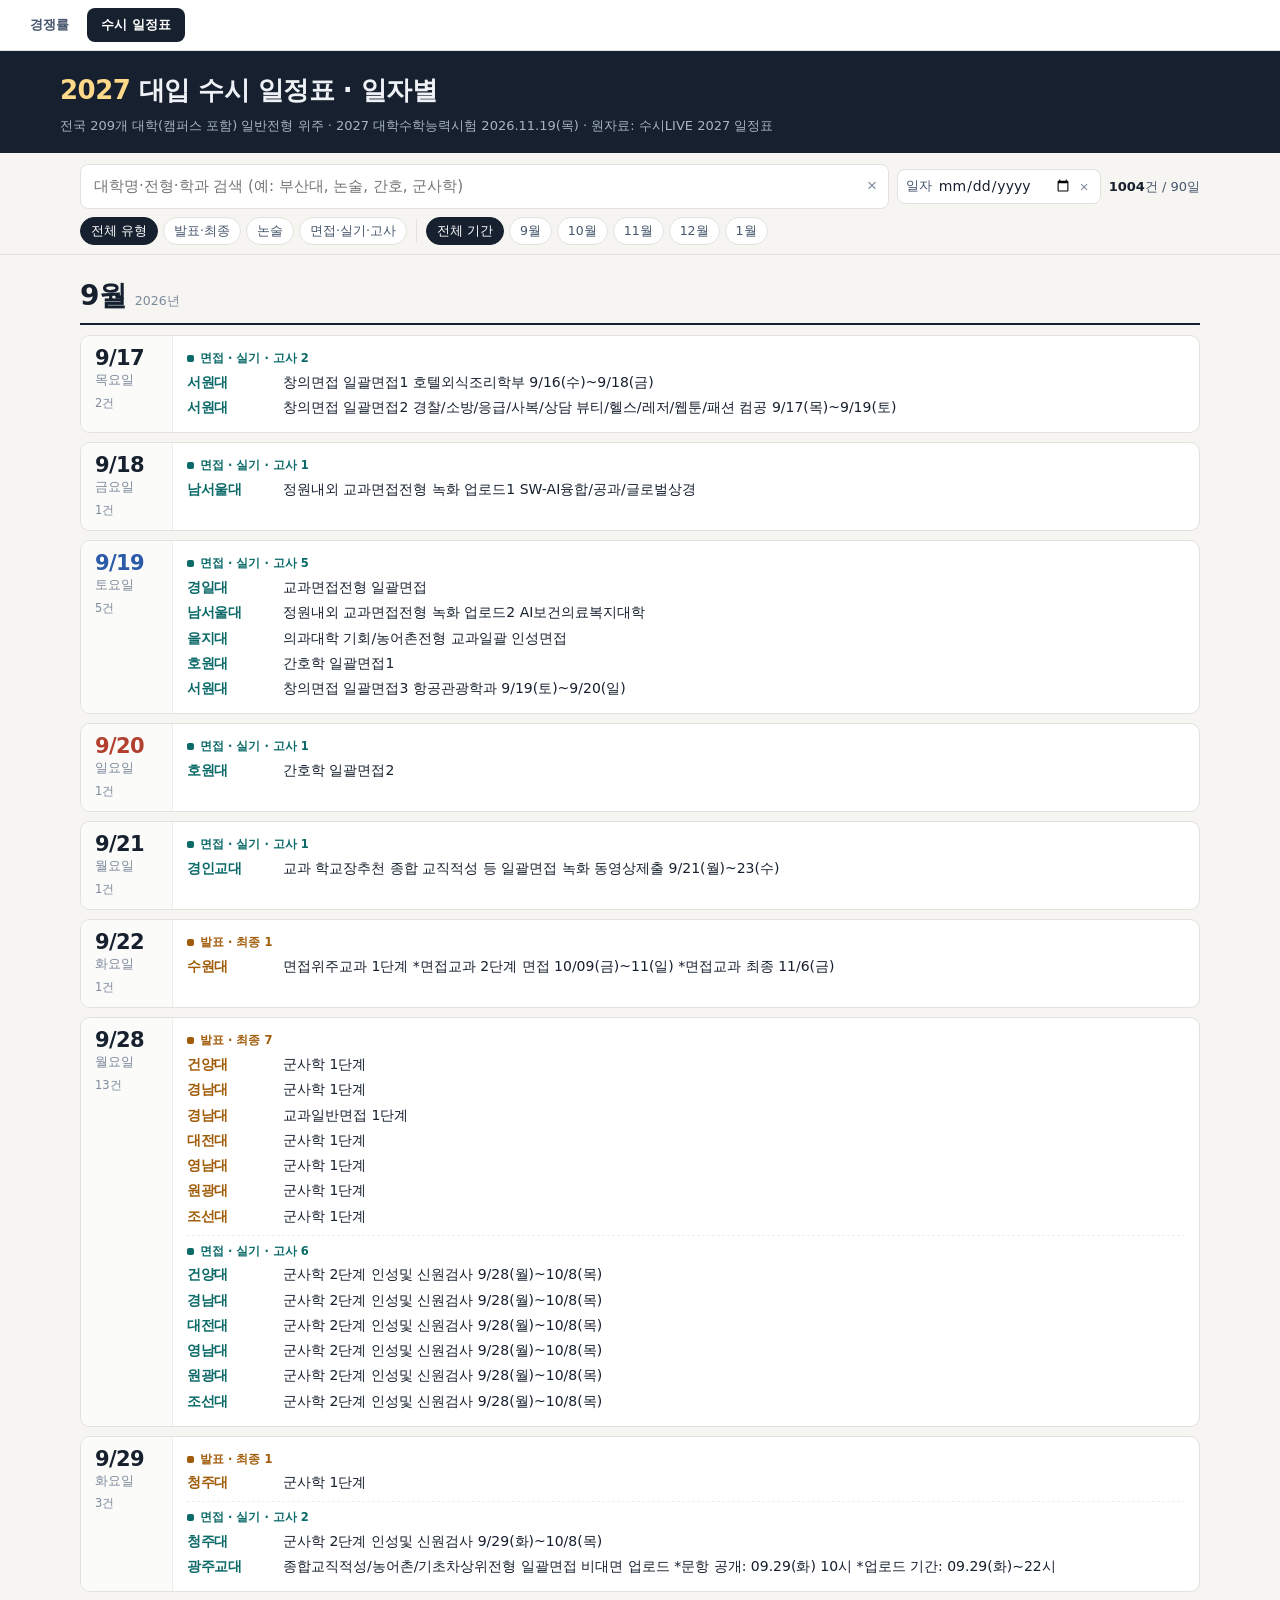
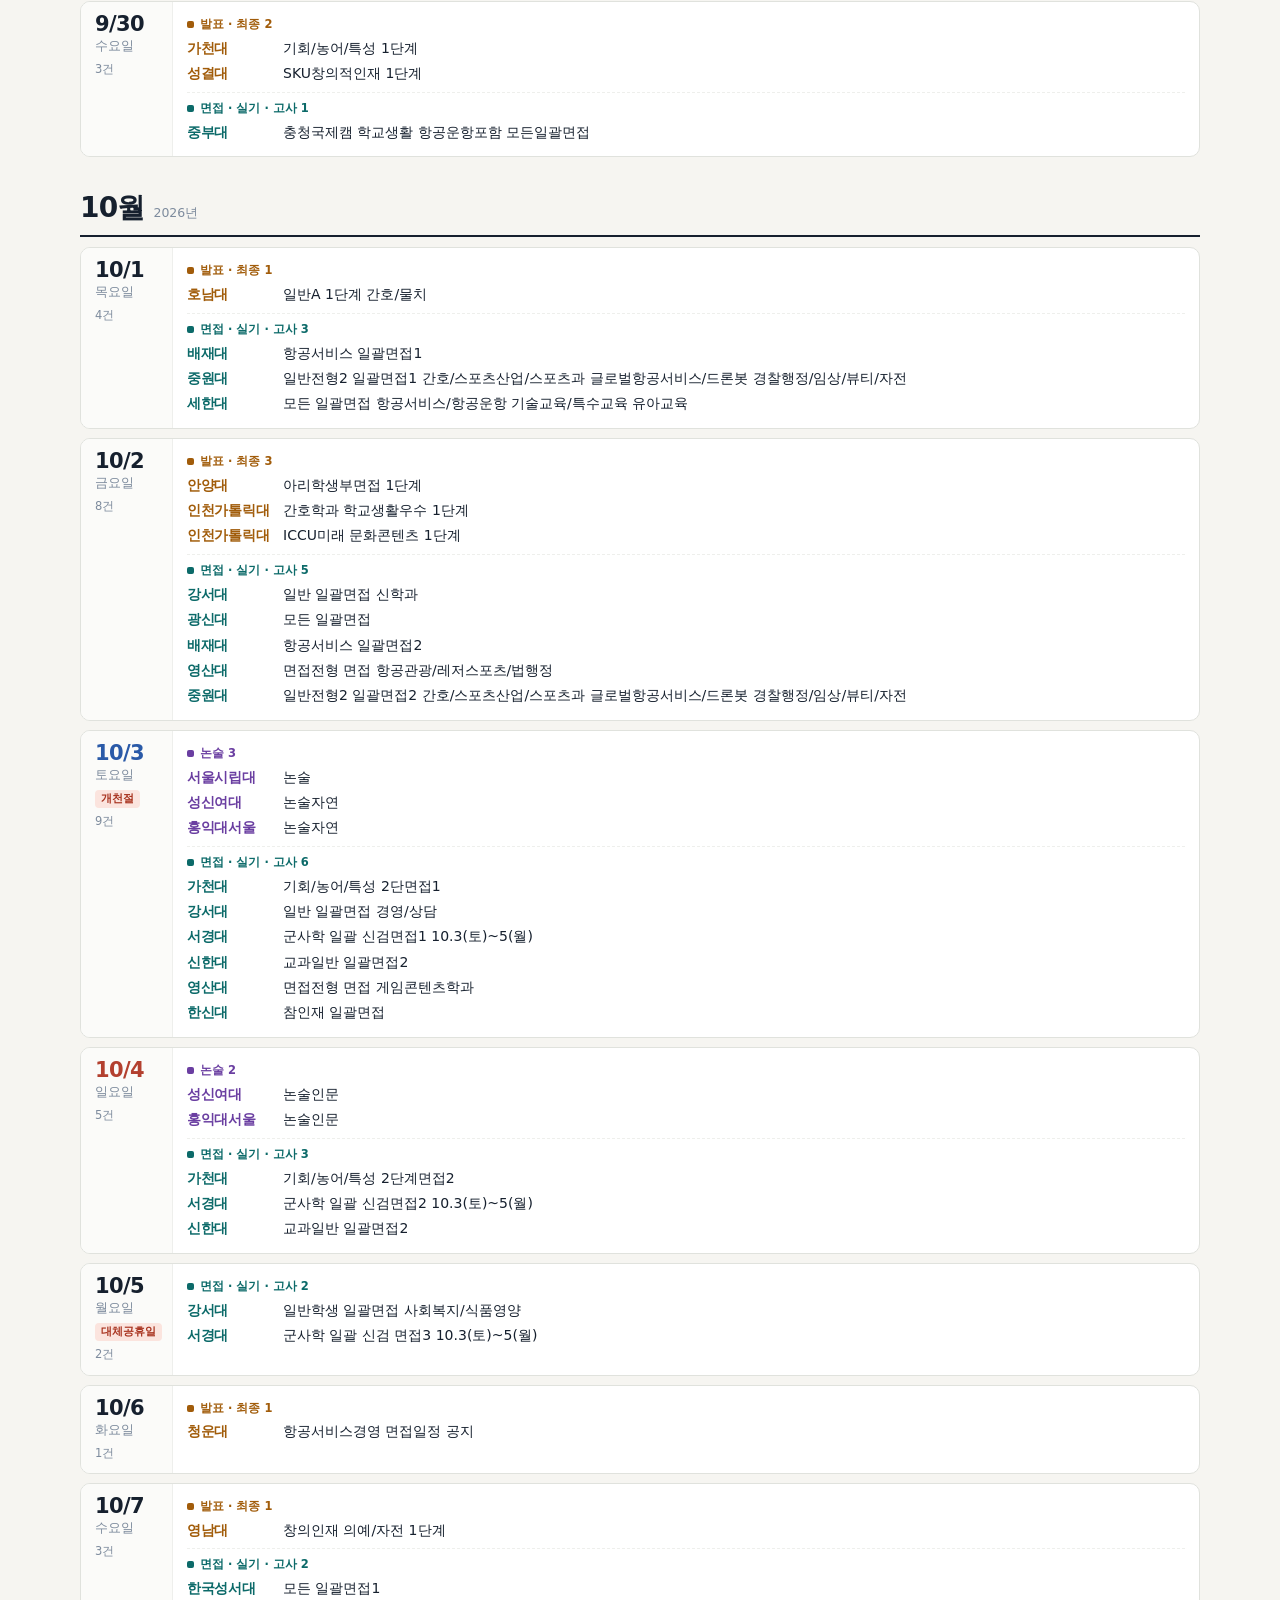
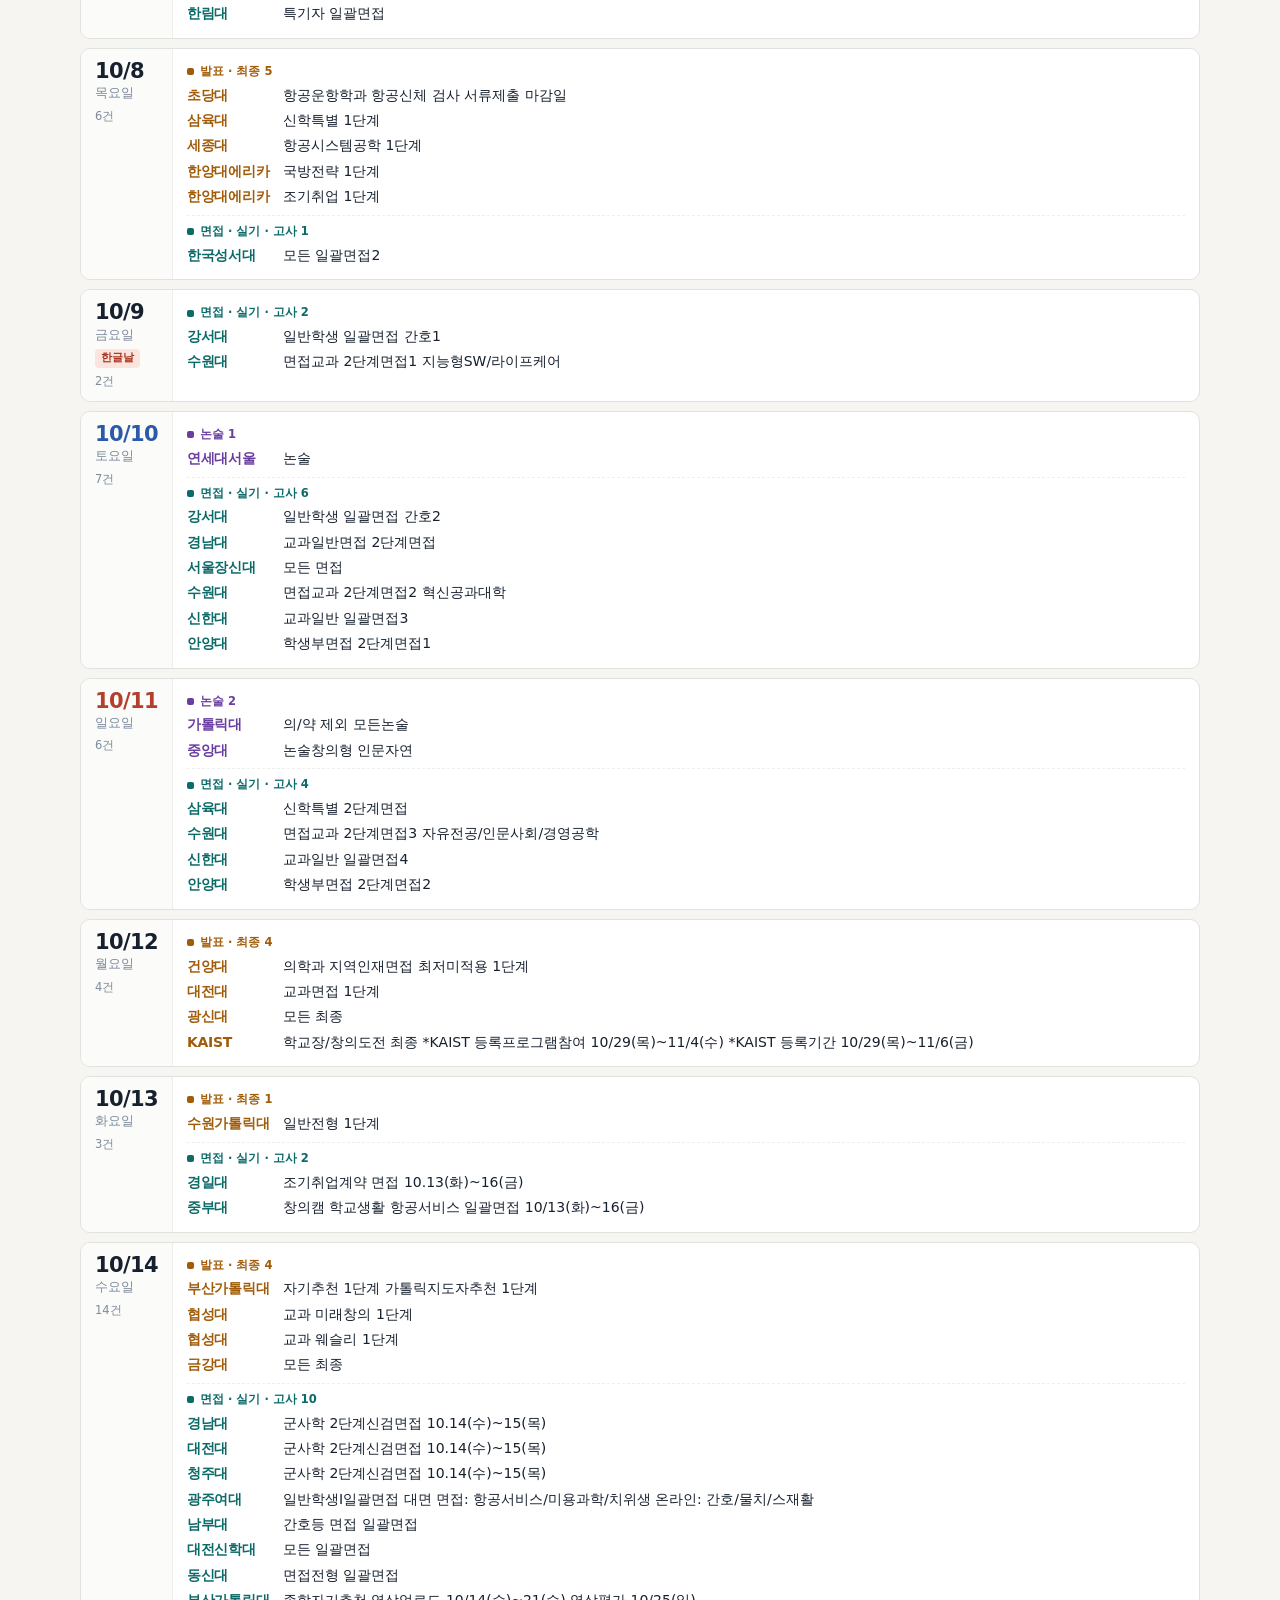
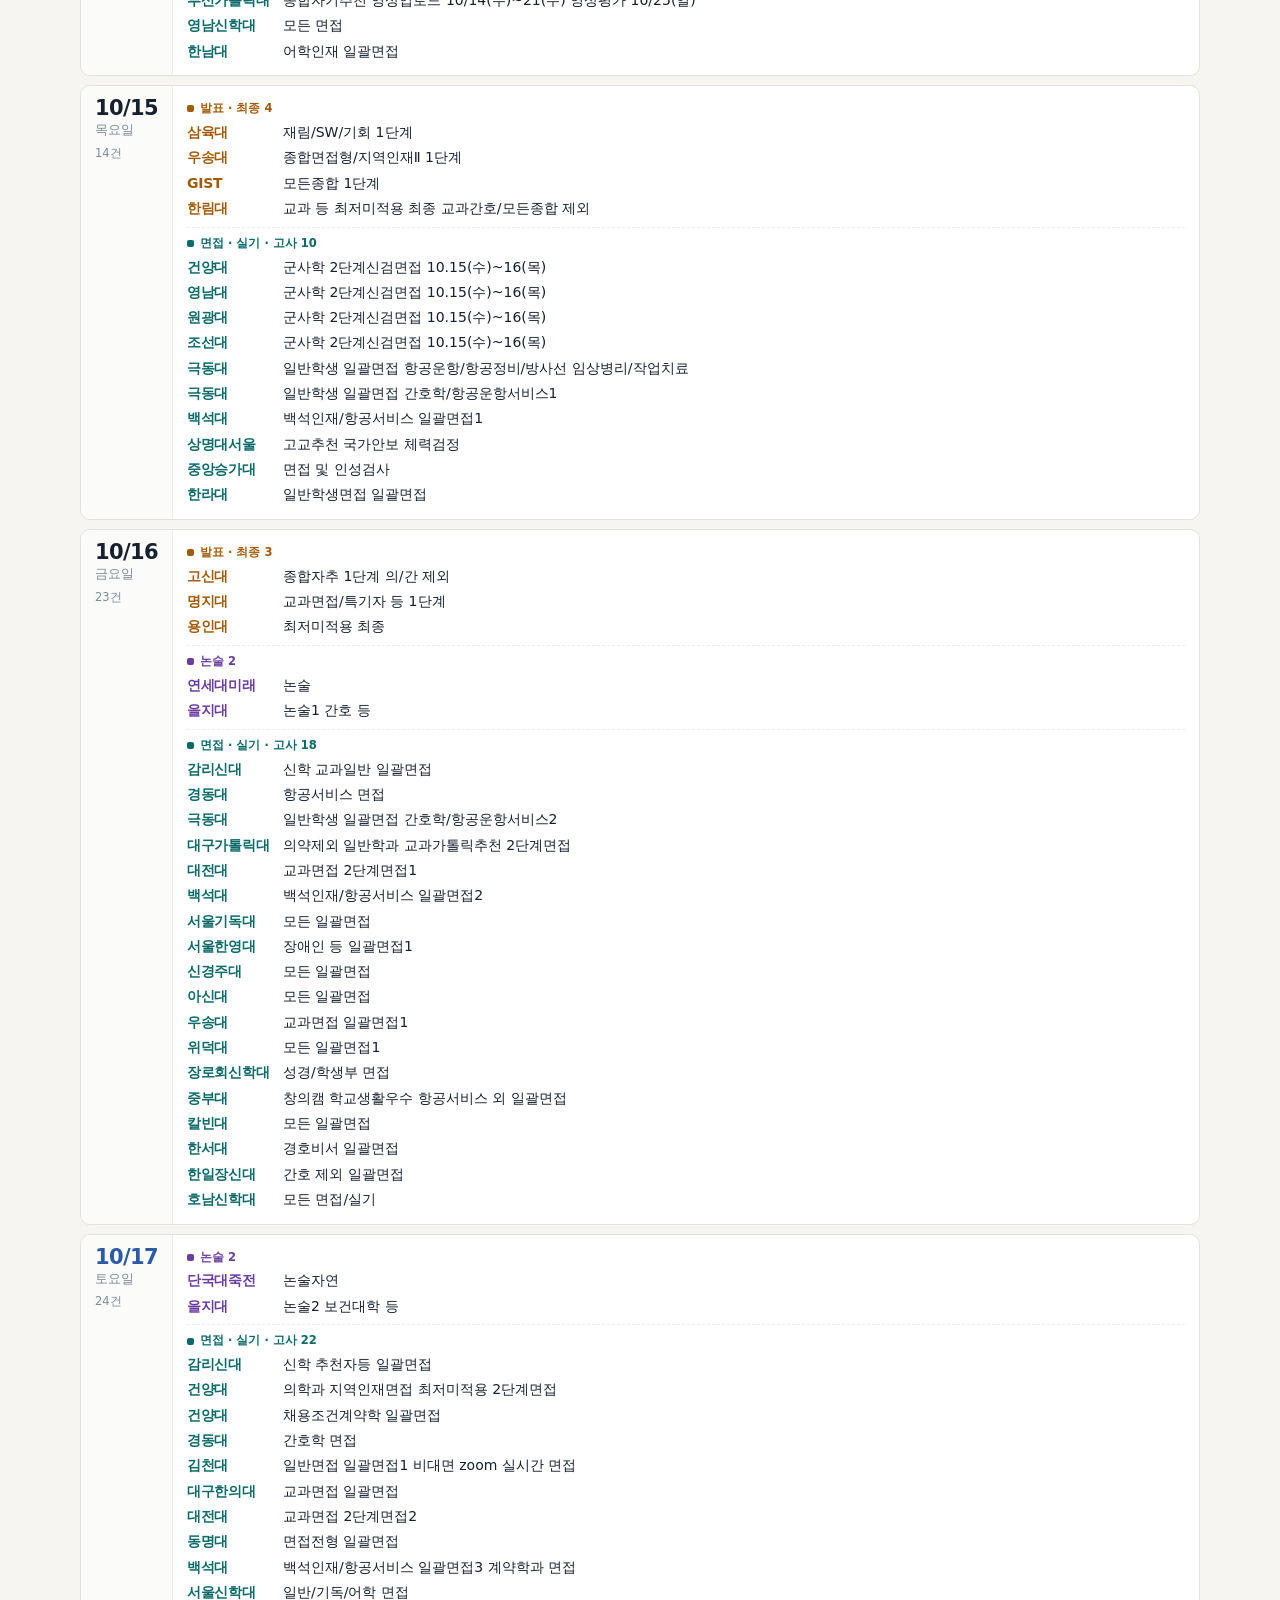
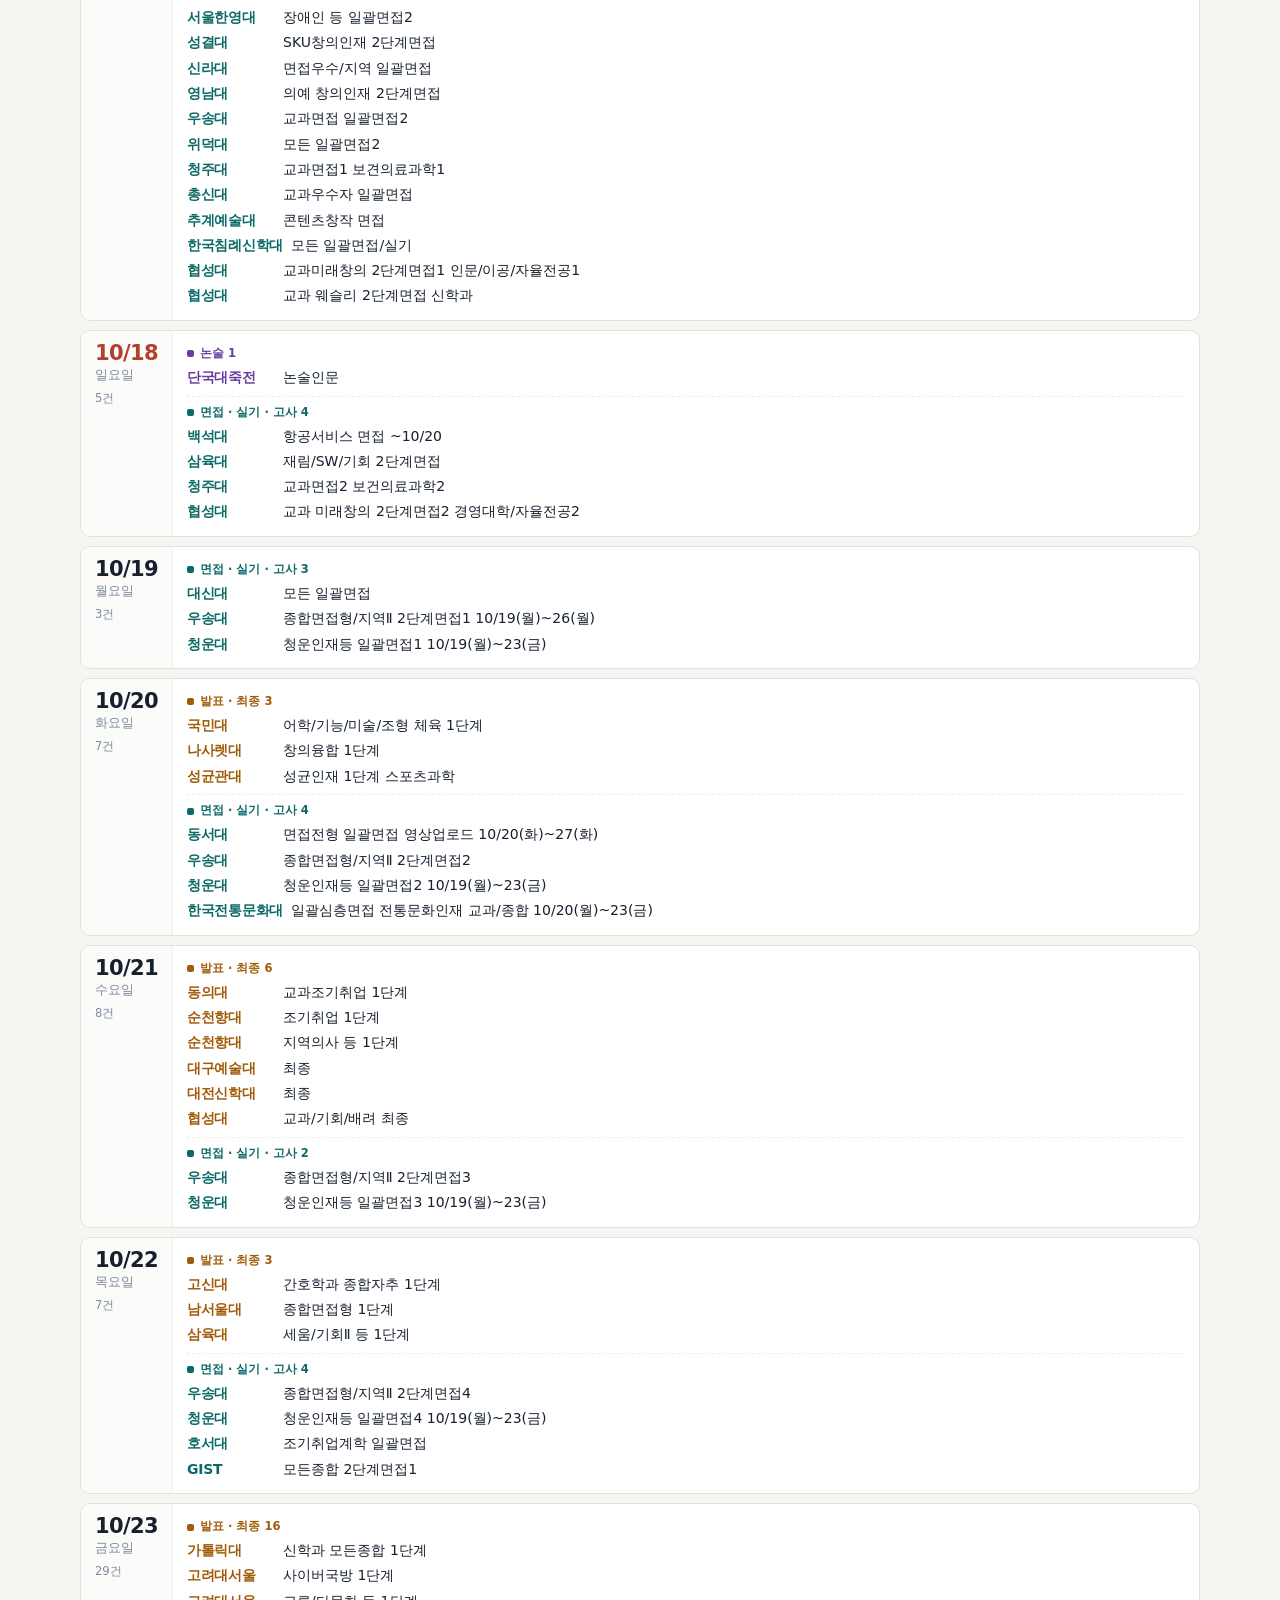
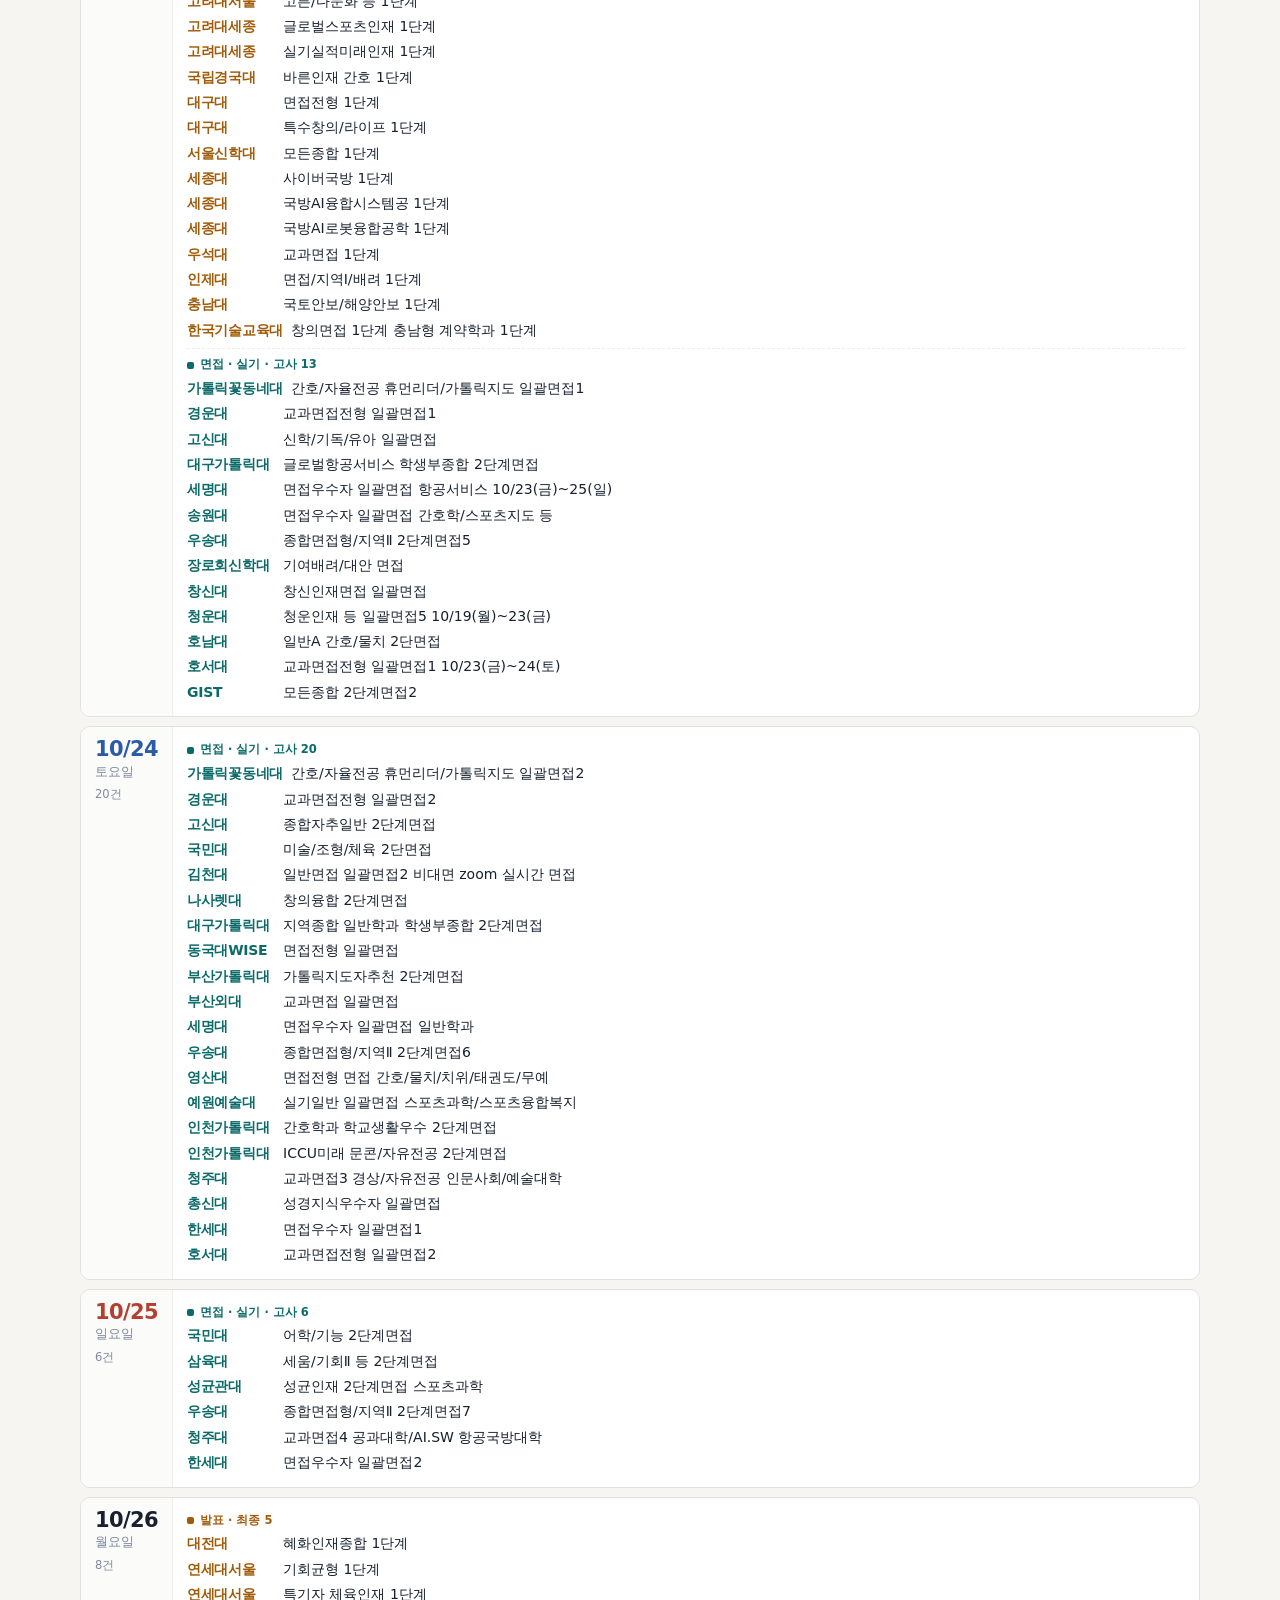
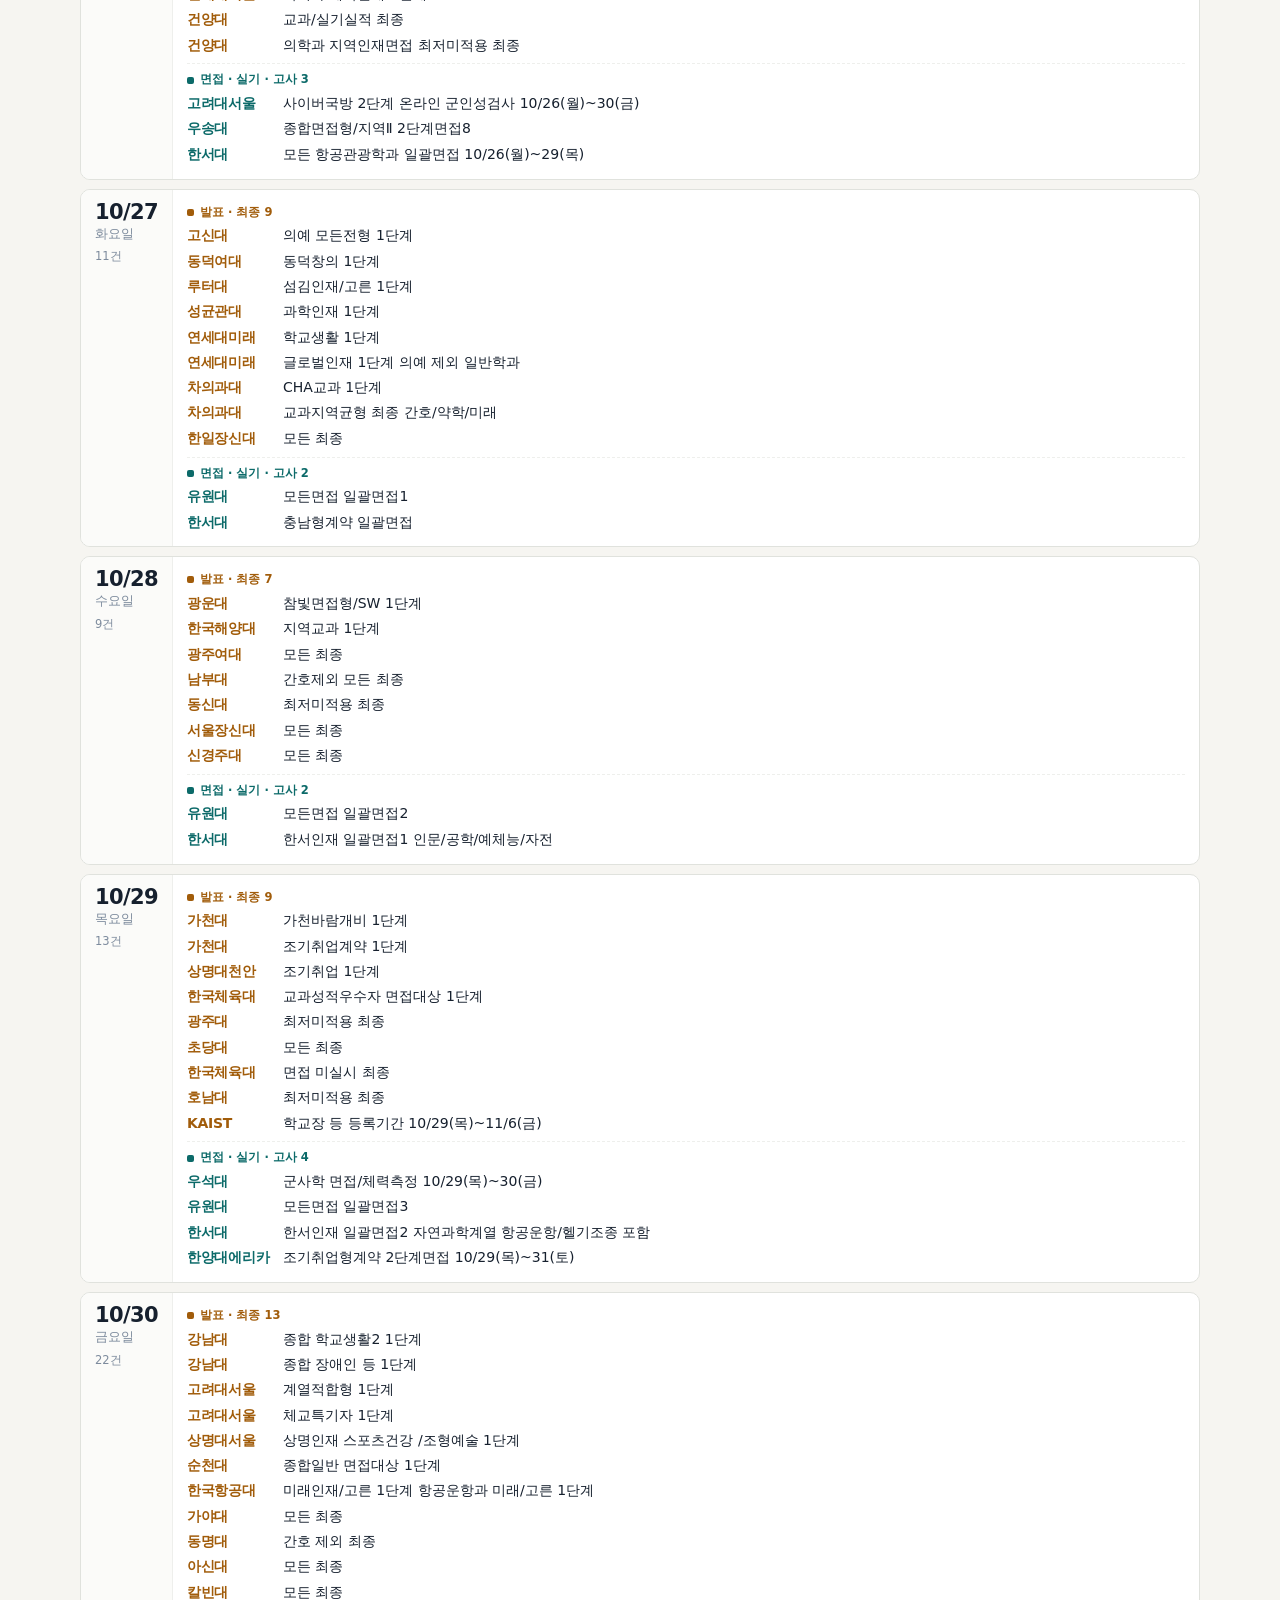
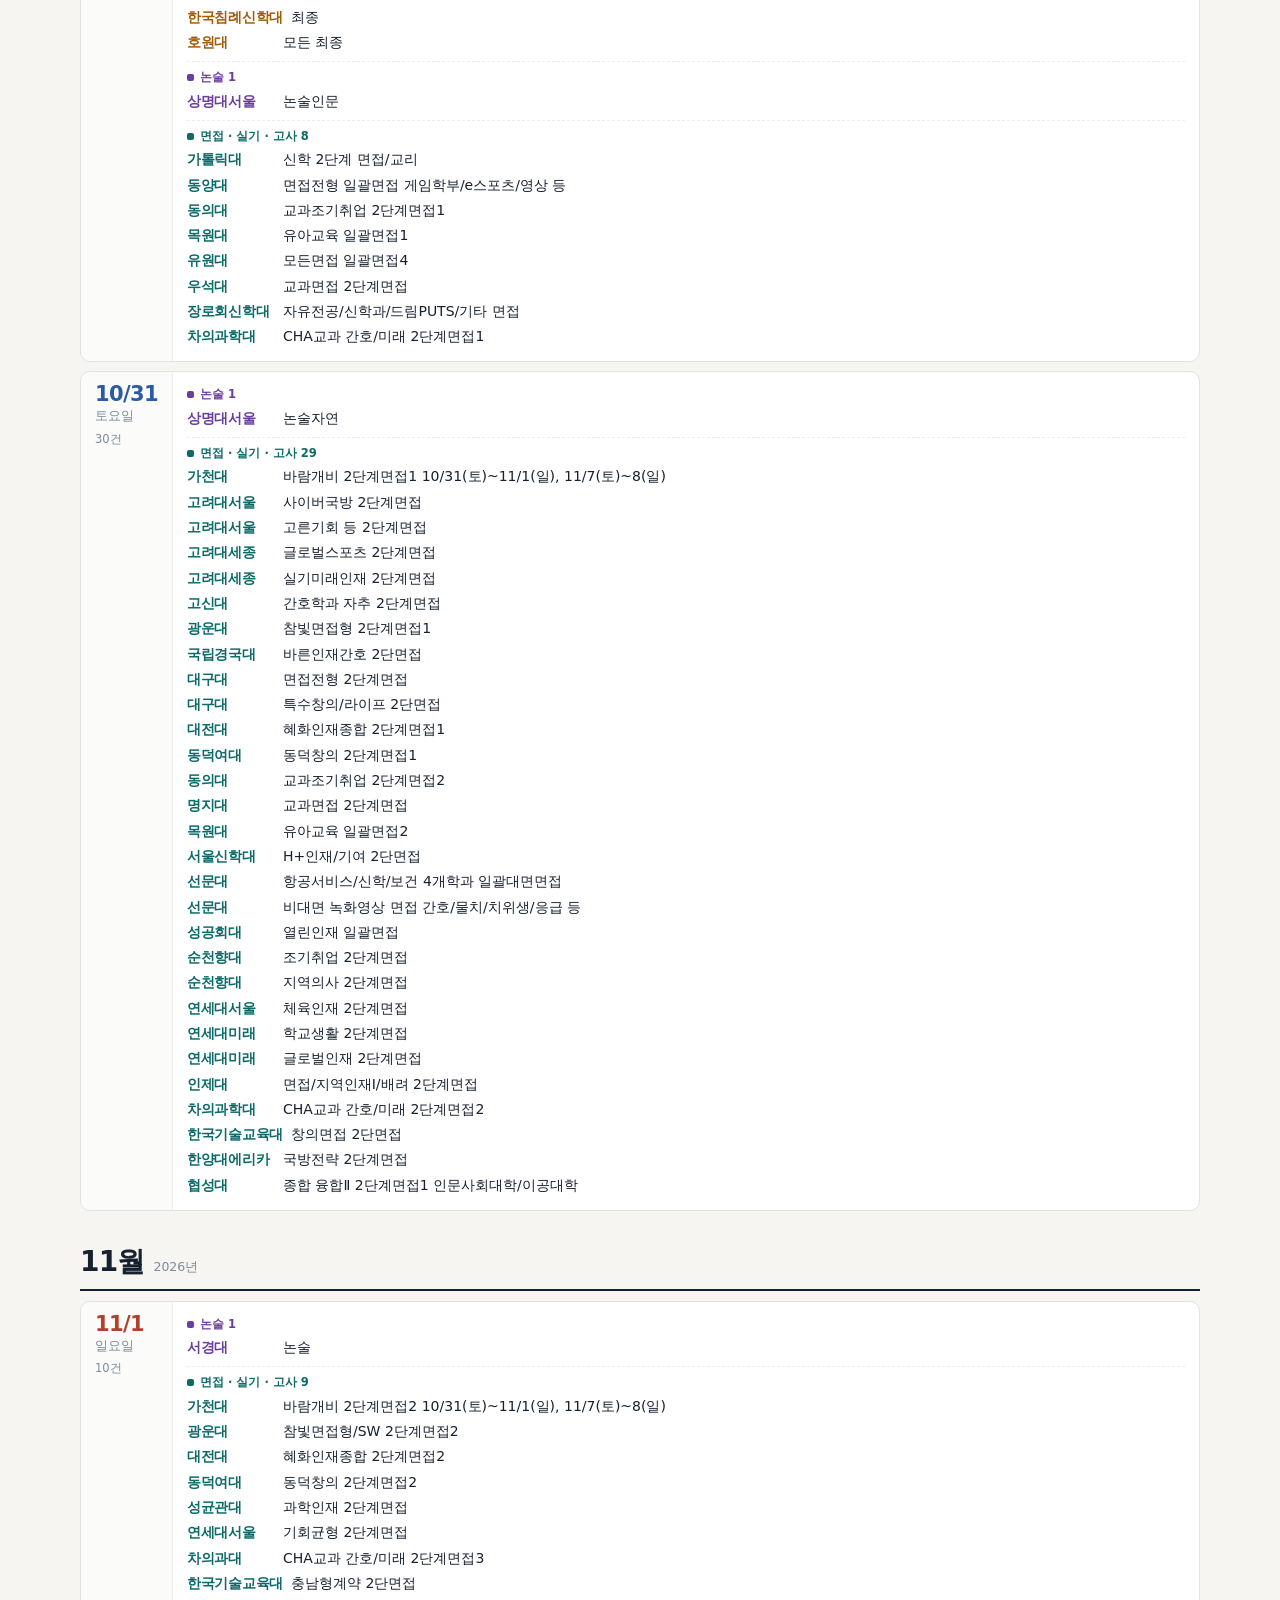
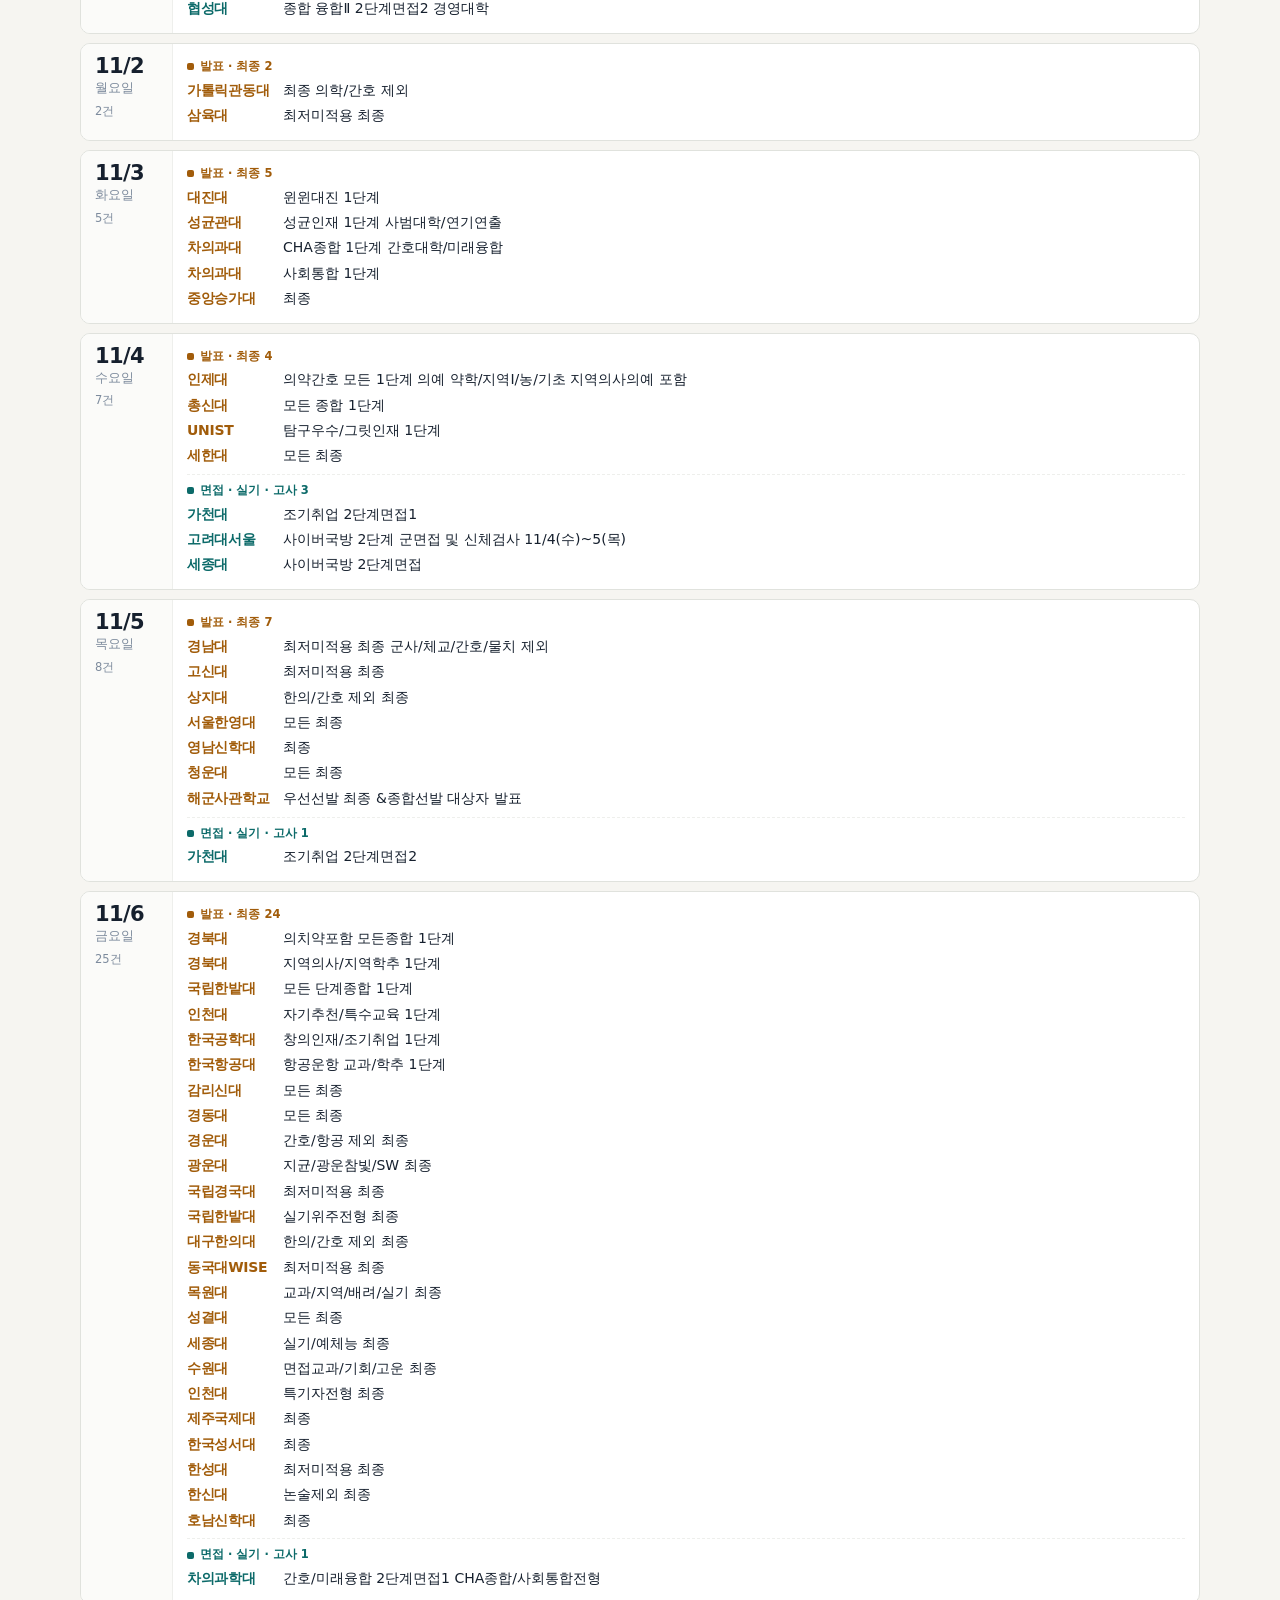
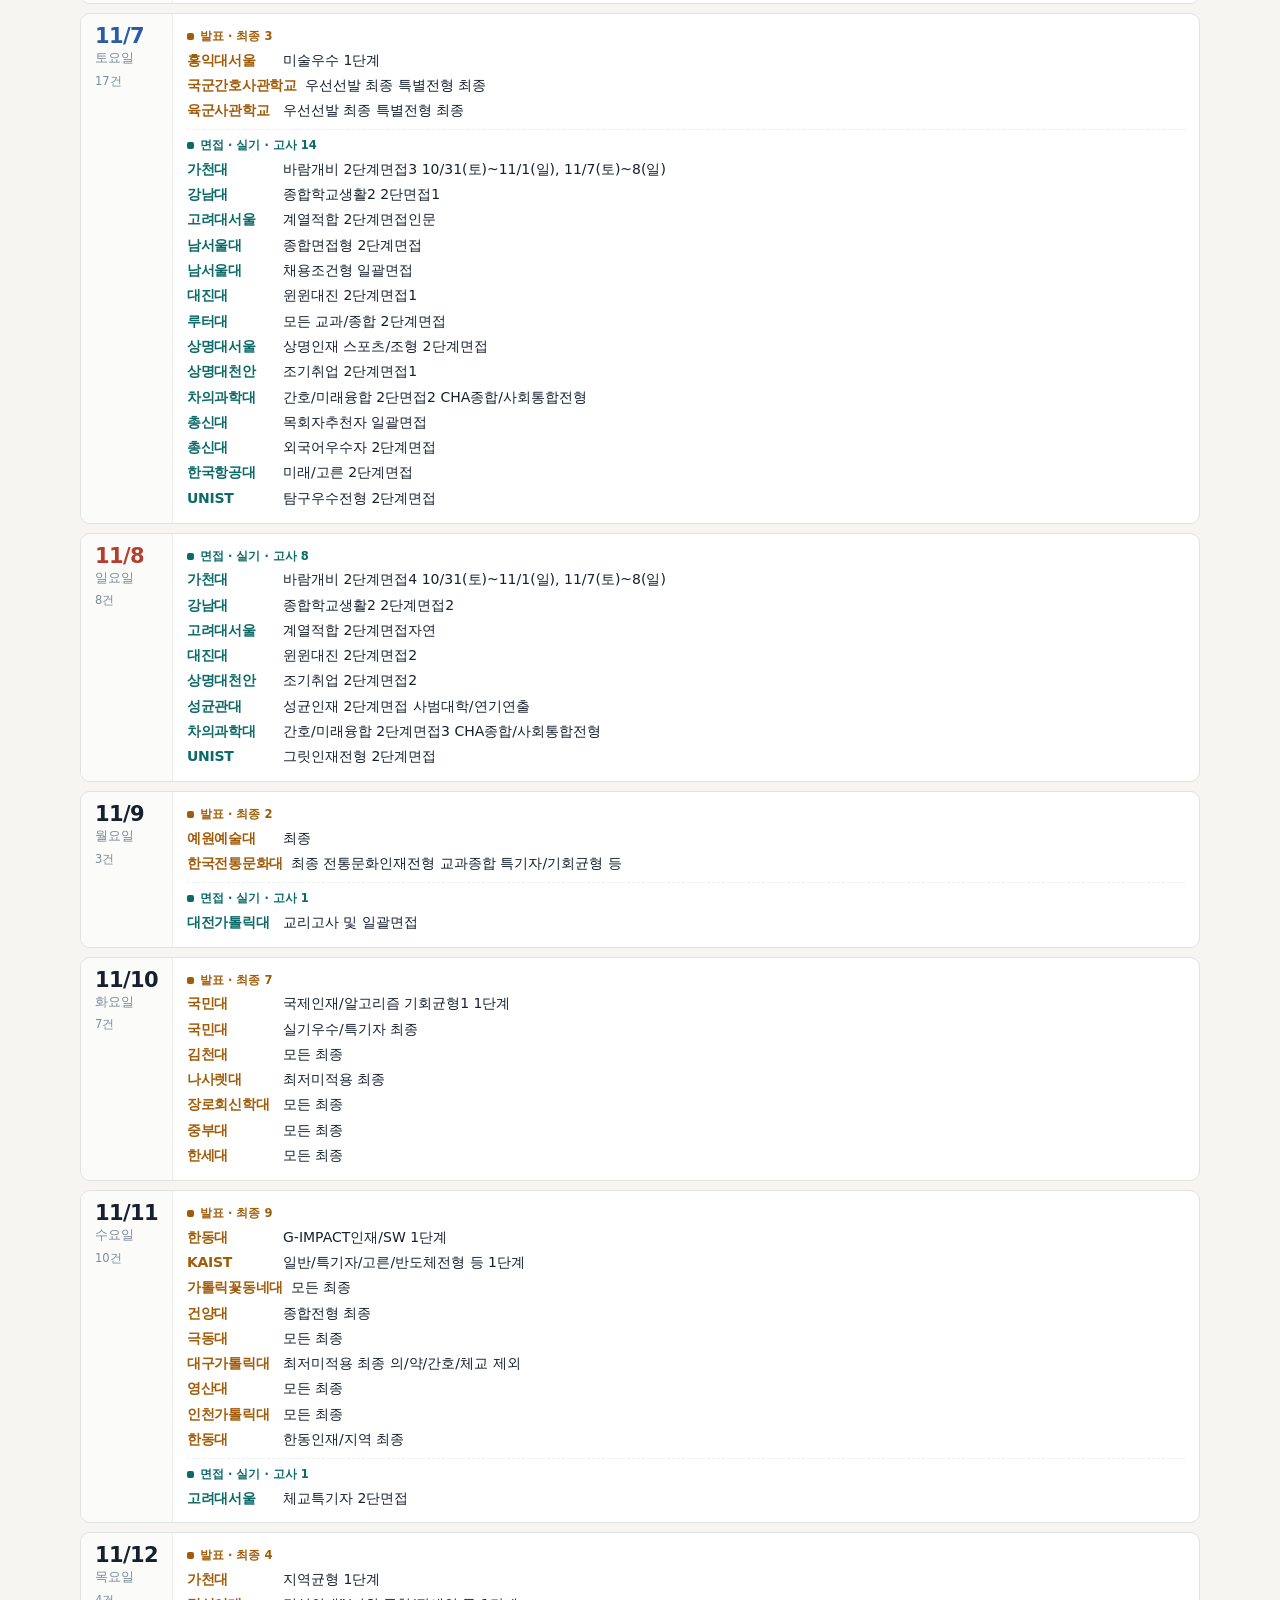
==== docs/schedule.html @ d868ce6d "Add 수시 일정표 page and top nav between it and the ratio dashboard Published the user's own date-by-date" ====
<!DOCTYPE html>
<html lang="ko">
<head>
<meta charset="utf-8">
<meta name="viewport" content="width=device-width, initial-scale=1">
<title>2027 수시 일정표 · 일자별</title>
<style>
:root{
  --ink:#16202e; --ink2:#46566d; --ink3:#7d8b9d;
  --paper:#f6f5f1; --card:#fff; --line:#e0e2dd; --soft:#eeefec;
  --p:#a15c0a; --pbg:#fdf1de;
  --n:#6a3ea1; --nbg:#f1eafa;
  --i:#0c6a69; --ibg:#e1f2f0;
  --sun:#b3402f; --sat:#2a5aa8;
}
*{box-sizing:border-box}
body{margin:0;background:var(--paper);color:var(--ink);
  font-family:"Pretendard","Apple SD Gothic Neo","Malgun Gothic","Noto Sans KR",system-ui,sans-serif;
  font-size:15px;line-height:1.5;font-feature-settings:"tnum"}

header.top{background:var(--ink);color:#eef1f5;padding:20px 20px 18px}
.wrap{max-width:1160px;margin:0 auto}
.top h1{margin:0;font-size:26px;font-weight:800;letter-spacing:-.02em}
.top h1 span{color:#ffd98a}
.top p{margin:6px 0 0;font-size:13px;color:#a7b4c4}

.bar{position:sticky;top:0;z-index:30;background:rgba(246,245,241,.96);
  backdrop-filter:blur(8px);border-bottom:1px solid var(--line)}
.bar .wrap{padding:11px 20px 9px}
.r1{display:flex;gap:8px;flex-wrap:wrap;align-items:center}
.sb{position:relative;flex:1 1 300px;min-width:200px}
.sb input{width:100%;padding:10px 34px 10px 13px;font:inherit;border:1.5px solid var(--line);
  border-radius:8px;background:var(--card);color:var(--ink)}
.sb input:focus{outline:2px solid var(--ink);outline-offset:1px}
.sb button{position:absolute;right:5px;top:50%;transform:translateY(-50%);border:0;background:none;
  cursor:pointer;font-size:17px;color:var(--ink3);padding:3px 7px;border-radius:6px}
.sb button:hover{background:var(--soft);color:var(--ink)}
.dp{display:flex;gap:5px;align-items:center;background:var(--card);border:1.5px solid var(--line);
  border-radius:8px;padding:5px 8px}
.dp label{font-size:12.5px;color:var(--ink2);white-space:nowrap}
.dp input{font:inherit;font-size:14px;border:0;background:none;color:var(--ink);width:135px}
.dp input:focus{outline:none}
.dp .x{border:0;background:none;cursor:pointer;color:var(--ink3);font-size:15px;padding:0 3px}
.cnt{font-size:13px;color:var(--ink2);white-space:nowrap}
.cnt b{color:var(--ink)}
.chips{display:flex;gap:5px;flex-wrap:wrap;margin-top:8px}
.chip{font:inherit;font-size:12.5px;padding:4px 10px;border-radius:999px;border:1.5px solid var(--line);
  background:var(--card);color:var(--ink2);cursor:pointer}
.chip:hover{border-color:var(--ink3)}
.chip[aria-pressed="true"]{background:var(--ink);border-color:var(--ink);color:#fff}
.chips .sep{width:1px;background:var(--line);margin:2px 4px}

main{max-width:1160px;margin:0 auto;padding:18px 20px 60px}

.mh{display:flex;align-items:baseline;gap:9px;margin:30px 0 10px;padding-bottom:6px;
  border-bottom:2px solid var(--ink)}
.mh:first-child{margin-top:2px}
.mh b{font-size:28px;font-weight:800;letter-spacing:-.03em}
.mh i{font-style:normal;font-size:12.5px;color:var(--ink3)}

.day{background:var(--card);border:1px solid var(--line);border-radius:10px;margin-bottom:9px;
  display:flex;overflow:hidden}
.dl{flex:0 0 92px;padding:11px 10px 11px 14px;border-right:1px solid var(--soft);background:#fbfbf9}
.dl .dd{font-size:21px;font-weight:800;letter-spacing:-.03em;line-height:1.1}
.dl .wd{font-size:12.5px;color:var(--ink3);margin-top:1px}
.dl .hol{display:inline-block;margin-top:5px;font-size:11px;padding:1px 6px;border-radius:4px;
  background:#fbe4de;color:#a8331f;font-weight:700}
.dl .hol.exam{background:var(--ink);color:#ffd98a}
.dl .num{font-size:11.5px;color:var(--ink3);margin-top:5px}
.dl.sun .dd{color:var(--sun)} .dl.sat .dd{color:var(--sat)}
.dr{flex:1 1 auto;min-width:0;padding:7px 14px 9px}

.grp{padding:3px 0}
.grp+.grp{border-top:1px dashed var(--soft);margin-top:3px}
.gt{font-size:11.5px;font-weight:700;padding:4px 0 2px;display:flex;align-items:center;gap:6px}
.gt s{width:7px;height:7px;border-radius:2px;display:inline-block;text-decoration:none}
.g-p .gt{color:var(--p)} .g-p s{background:var(--p)}
.g-n .gt{color:var(--n)} .g-n s{background:var(--n)}
.g-i .gt{color:var(--i)} .g-i s{background:var(--i)}
ul{list-style:none;margin:0;padding:0}
li{display:flex;gap:8px;align-items:baseline;padding:2.5px 0;font-size:14px;line-height:1.45}
.u{flex:0 0 auto;min-width:88px;font-weight:700;letter-spacing:-.02em;cursor:pointer}
.g-p .u{color:var(--p)} .g-n .u{color:var(--n)} .g-i .u{color:var(--i)}
.u:hover{text-decoration:underline}
.b{flex:1 1 auto;min-width:0}
mark{background:#ffe07a;color:inherit;padding:0 1px;border-radius:2px}

.uniview .day{flex-direction:row}
.empty{text-align:center;padding:56px 20px;color:var(--ink2);background:var(--card);
  border:1px dashed var(--line);border-radius:10px}
.empty b{display:block;font-size:17px;color:var(--ink);margin-bottom:5px}

details{margin-top:24px;background:var(--card);border:1px solid var(--line);border-radius:10px}
summary{cursor:pointer;padding:11px 14px;font-weight:700;font-size:14px}
.ulist{padding:0 14px 14px;display:flex;flex-wrap:wrap;gap:5px}
.ub{font:inherit;font-size:12.5px;padding:3px 9px;border-radius:999px;border:1px solid var(--line);
  background:#fbfbf9;color:var(--ink2);cursor:pointer}
.ub:hover{border-color:var(--ink);color:var(--ink)}
footer{max-width:1160px;margin:0 auto;padding:0 20px 46px;font-size:12.5px;color:var(--ink3);line-height:1.7}

@media(max-width:640px){
  .day{flex-direction:column}
  .dl{flex:auto;border-right:0;border-bottom:1px solid var(--soft);display:flex;align-items:baseline;gap:8px;padding:8px 12px}
  .dl .dd{font-size:17px}.dl .num{margin:0}
  li{flex-direction:column;gap:0}
  .u{min-width:0}
  .top h1{font-size:21px}
}
@media print{
  .bar,details{display:none}
  body{background:#fff;font-size:10.5px}
  header.top{background:#fff;color:#000;border-bottom:2px solid #000}
  .top h1 span{color:#000}.top p{color:#333}
  .day{break-inside:avoid;border-color:#bbb}
}
.site-nav{display:flex;gap:4px;padding:8px 16px;background:var(--card);border-bottom:1px solid var(--line)}
.site-nav a{padding:7px 14px;border-radius:8px;font-size:13px;font-weight:600;color:var(--ink2);text-decoration:none}
.site-nav a:hover{background:var(--soft);color:var(--ink)}
.site-nav a.active{background:var(--ink);color:#fff}
</style>
</head>
<body>

<nav class="site-nav">
  <a href="index.html">경쟁률</a>
  <a href="schedule.html" class="active">수시 일정표</a>
</nav>

<header class="top"><div class="wrap">
  <h1><span>2027</span> 대입 수시 일정표 · 일자별</h1>
  <p>전국 209개 대학(캠퍼스 포함) 일반전형 위주 · 2027 대학수학능력시험 2026.11.19(목) · 원자료: 수시LIVE 2027 일정표</p>
</div></header>

<div class="bar"><div class="wrap">
  <div class="r1">
    <div class="sb">
      <input id="q" type="search" placeholder="대학명·전형·학과 검색 (예: 부산대, 논술, 간호, 군사학)" autocomplete="off">
      <button id="qx" title="지우기">&times;</button>
    </div>
    <div class="dp">
      <label for="dt">일자</label>
      <input id="dt" type="date" min="2026-09-17" max="2027-01-04">
      <button class="x" id="dtx" title="일자 해제">&times;</button>
    </div>
    <span class="cnt" id="cnt"></span>
  </div>
  <div class="chips" id="chips">
    <button class="chip" data-t="all" aria-pressed="true">전체 유형</button>
    <button class="chip" data-t="p" aria-pressed="false">발표·최종</button>
    <button class="chip" data-t="n" aria-pressed="false">논술</button>
    <button class="chip" data-t="i" aria-pressed="false">면접·실기·고사</button>
    <span class="sep"></span>
    <button class="chip" data-m="all" aria-pressed="true">전체 기간</button>
    <button class="chip" data-m="9" aria-pressed="false">9월</button>
    <button class="chip" data-m="10" aria-pressed="false">10월</button>
    <button class="chip" data-m="11" aria-pressed="false">11월</button>
    <button class="chip" data-m="12" aria-pressed="false">12월</button>
    <button class="chip" data-m="1" aria-pressed="false">1월</button>
  </div>
</div></div>

<main>
  <div id="board"></div>
  <details>
    <summary>일정이 있는 대학 전체 목록 — 누르면 해당 대학 일정만 표시</summary>
    <div class="ulist" id="ulist"></div>
  </details>
</main>

<footer>
  <b style="color:var(--p)">발표·최종</b> 1단계·최종 합격자 발표 &nbsp;·&nbsp;
  <b style="color:var(--n)">논술</b> 논술고사 &nbsp;·&nbsp;
  <b style="color:var(--i)">면접·실기·고사</b> 면접·실기·인적성·신체검사·영상 업로드<br>
  모든 일정은 각 대학 모집요강과 입학처 공지로 최종 확인하시기 바랍니다. 인쇄는 Ctrl+P / ⌘P.
</footer>

<script>
const DATA=[["2026-09-17", "i", "서원대", "서원대 창의면접 일괄면접1 호텔외식조리학부 9/16(수)~9/18(금)"], ["2026-09-17", "i", "서원대", "서원대 창의면접 일괄면접2 경찰/소방/응급/사복/상담 뷰티/헬스/레저/웹툰/패션 컴공 9/17(목)~9/19(토)"], ["2026-09-18", "i", "남서울대", "남서울대 정원내외 교과면접전형 녹화 업로드1 SW-AI융합/공과/글로벌상경"], ["2026-09-19", "i", "경일대", "경일대 교과면접전형 일괄면접"], ["2026-09-19", "i", "남서울대", "남서울대 정원내외 교과면접전형 녹화 업로드2 AI보건의료복지대학"], ["2026-09-19", "i", "을지대", "을지대 의과대학 기회/농어촌전형 교과일괄 인성면접"], ["2026-09-19", "i", "호원대", "호원대(군산) 간호학 일괄면접1"], ["2026-09-19", "i", "서원대", "서원대 창의면접 일괄면접3 항공관광학과 9/19(토)~9/20(일)"], ["2026-09-20", "i", "호원대", "호원대(군산) 간호학 일괄면접2"], ["2026-09-21", "i", "경인교대", "경인교대 교과 학교장추천 종합 교직적성 등 일괄면접 녹화 동영상제출 9/21(월)~23(수)"], ["2026-09-22", "p", "수원대", "수원대 면접위주교과 1단계 *면접교과 2단계 면접 10/09(금)~11(일) *면접교과 최종 11/6(금)"], ["2026-09-28", "p", "건양대", "건양대 군사학 1단계"], ["2026-09-28", "p", "경남대", "경남대 군사학 1단계"], ["2026-09-28", "p", "경남대", "경남대 교과일반면접 1단계"], ["2026-09-28", "p", "대전대", "대전대 군사학 1단계"], ["2026-09-28", "p", "영남대", "영남대 군사학 1단계"], ["2026-09-28", "p", "원광대", "원광대 군사학 1단계"], ["2026-09-28", "p", "조선대", "조선대 군사학 1단계"], ["2026-09-28", "i", "건양대", "건양대 군사학 2단계 인성및 신원검사 9/28(월)~10/8(목)"], ["2026-09-28", "i", "경남대", "경남대 군사학 2단계 인성및 신원검사 9/28(월)~10/8(목)"], ["2026-09-28", "i", "대전대", "대전대 군사학 2단계 인성및 신원검사 9/28(월)~10/8(목)"], ["2026-09-28", "i", "영남대", "영남대 군사학 2단계 인성및 신원검사 9/28(월)~10/8(목)"], ["2026-09-28", "i", "원광대", "원광대 군사학 2단계 인성및 신원검사 9/28(월)~10/8(목)"], ["2026-09-28", "i", "조선대", "조선대 군사학 2단계 인성및 신원검사 9/28(월)~10/8(목)"], ["2026-09-29", "p", "청주대", "청주대 군사학 1단계"], ["2026-09-29", "i", "청주대", "청주대 군사학 2단계 인성및 신원검사 9/29(화)~10/8(목)"], ["2026-09-29", "i", "광주교대", "광주교대 종합교직적성/농어촌/기초차상위전형 일괄면접 비대면 업로드 *문항 공개: 09.29(화) 10시 *업로드 기간: 09.29(화)∼22시"], ["2026-09-30", "p", "가천대", "가천대 기회/농어/특성 1단계"], ["2026-09-30", "p", "성결대", "성결대 SKU창의적인재 1단계"], ["2026-09-30", "i", "중부대", "중부대 충청국제캠 학교생활 항공운항포함 모든일괄면접"], ["2026-10-01", "p", "호남대", "호남대 일반A 1단계 간호/물치"], ["2026-10-01", "i", "배재대", "배재대 항공서비스 일괄면접1"], ["2026-10-01", "i", "중원대", "중원대 일반전형2 일괄면접1 간호/스포츠산업/스포츠과 글로벌항공서비스/드론봇 경찰행정/임상/뷰티/자전"], ["2026-10-01", "i", "세한대", "세한대 모든 일괄면접 항공서비스/항공운항 기술교육/특수교육 유아교육"], ["2026-10-02", "p", "안양대", "안양대 아리학생부면접 1단계"], ["2026-10-02", "p", "인천가톨릭대", "인천가톨릭송도캠 간호학과 학교생활우수 1단계"], ["2026-10-02", "p", "인천가톨릭대", "인천가톨릭송도캠 ICCU미래 문화콘텐츠 1단계"], ["2026-10-02", "i", "강서대", "강서대 일반 일괄면접 신학과"], ["2026-10-02", "i", "광신대", "광신대 모든 일괄면접"], ["2026-10-02", "i", "배재대", "배재대 항공서비스 일괄면접2"], ["2026-10-02", "i", "영산대", "영산대해운대캠 면접전형 면접 항공관광/레저스포츠/법행정"], ["2026-10-02", "i", "중원대", "중원대 일반전형2 일괄면접2 간호/스포츠산업/스포츠과 글로벌항공서비스/드론봇 경찰행정/임상/뷰티/자전"], ["2026-10-03", "n", "서울시립대", "서울시립대 논술"], ["2026-10-03", "n", "성신여대", "성신여대 논술자연"], ["2026-10-03", "n", "홍익대서울", "홍익대서울 논술자연"], ["2026-10-03", "i", "가천대", "가천대 기회/농어/특성 2단면접1"], ["2026-10-03", "i", "강서대", "강서대 일반 일괄면접 경영/상담"], ["2026-10-03", "i", "서경대", "서경대 군사학 일괄 신검면접1 10.3(토)~5(월)"], ["2026-10-03", "i", "신한대", "신한대 교과일반 일괄면접2"], ["2026-10-03", "i", "영산대", "영산대해운대캠 면접전형 면접 게임콘텐츠학과"], ["2026-10-03", "i", "한신대", "한신대 참인재 일괄면접"], ["2026-10-04", "n", "성신여대", "성신여대 논술인문"], ["2026-10-04", "n", "홍익대서울", "홍익대서울 논술인문"], ["2026-10-04", "i", "가천대", "가천대 기회/농어/특성 2단계면접2"], ["2026-10-04", "i", "서경대", "서경대 군사학 일괄 신검면접2 10.3(토)~5(월)"], ["2026-10-04", "i", "신한대", "신한대 교과일반 일괄면접2"], ["2026-10-05", "i", "강서대", "강서대 일반학생 일괄면접 사회복지/식품영양"], ["2026-10-05", "i", "서경대", "서경대 군사학 일괄 신검 면접3 10.3(토)~5(월)"], ["2026-10-06", "p", "청운대", "청운대 항공서비스경영 면접일정 공지"], ["2026-10-07", "p", "영남대", "영남대 창의인재 의예/자전 1단계"], ["2026-10-07", "i", "한국성서대", "한국성서대 모든 일괄면접1"], ["2026-10-07", "i", "한림대", "한림대 특기자 일괄면접"], ["2026-10-08", "p", "초당대", "초당대 항공운항학과 항공신체 검사 서류제출 마감일"], ["2026-10-08", "p", "삼육대", "삼육대 신학특별 1단계"], ["2026-10-08", "p", "세종대", "세종대 항공시스템공학 1단계"], ["2026-10-08", "p", "한양대에리카", "한양에리카 국방전략 1단계"], ["2026-10-08", "p", "한양대에리카", "한양에리카 조기취업 1단계"], ["2026-10-08", "i", "한국성서대", "한국성서대 모든 일괄면접2"], ["2026-10-09", "i", "강서대", "강서대 일반학생 일괄면접 간호1"], ["2026-10-09", "i", "수원대", "수원대 면접교과 2단계면접1 지능형SW/라이프케어"], ["2026-10-10", "n", "연세대서울", "연세대서울 논술"], ["2026-10-10", "i", "강서대", "강서대 일반학생 일괄면접 간호2"], ["2026-10-10", "i", "경남대", "경남대 교과일반면접 2단계면접"], ["2026-10-10", "i", "서울장신대", "서울장신대 모든 면접"], ["2026-10-10", "i", "수원대", "수원대 면접교과 2단계면접2 혁신공과대학"], ["2026-10-10", "i", "신한대", "신한대 교과일반 일괄면접3"], ["2026-10-10", "i", "안양대", "안양대 학생부면접 2단계면접1"], ["2026-10-11", "n", "가톨릭대", "가톨릭대 의/약 제외 모든논술"], ["2026-10-11", "n", "중앙대", "중앙대 논술창의형 인문자연"], ["2026-10-11", "i", "삼육대", "삼육대 신학특별 2단계면접"], ["2026-10-11", "i", "수원대", "수원대 면접교과 2단계면접3 자유전공/인문사회/경영공학"], ["2026-10-11", "i", "신한대", "신한대 교과일반 일괄면접4"], ["2026-10-11", "i", "안양대", "안양대 학생부면접 2단계면접2"], ["2026-10-12", "p", "건양대", "건양대 의학과 지역인재면접 최저미적용 1단계"], ["2026-10-12", "p", "대전대", "대전대 교과면접 1단계"], ["2026-10-12", "p", "광신대", "광신대 모든 최종"], ["2026-10-12", "p", "KAIST", "KAIST 학교장/창의도전 최종 *KAIST 등록프로그램참여 10/29(목)~11/4(수) *KAIST 등록기간 10/29(목)~11/6(금)"], ["2026-10-13", "p", "수원가톨릭대", "수원가톨릭 일반전형 1단계"], ["2026-10-13", "i", "경일대", "경일대 조기취업계약 면접 10.13(화)~16(금)"], ["2026-10-13", "i", "중부대", "중부대고양 창의캠 학교생활 항공서비스 일괄면접 10/13(화)~16(금)"], ["2026-10-14", "p", "부산가톨릭대", "부산가톨릭대 자기추천 1단계 가톨릭지도자추천 1단계"], ["2026-10-14", "p", "협성대", "협성대 교과 미래창의 1단계"], ["2026-10-14", "p", "협성대", "협성대 교과 웨슬리 1단계"], ["2026-10-14", "p", "금강대", "금강대 모든 최종"], ["2026-10-14", "i", "경남대", "경남대 군사학 2단계신검면접 10.14(수)~15(목)"], ["2026-10-14", "i", "대전대", "대전대 군사학 2단계신검면접 10.14(수)~15(목)"], ["2026-10-14", "i", "청주대", "청주대 군사학 2단계신검면접 10.14(수)~15(목)"], ["2026-10-14", "i", "광주여대", "광주여대 일반학생Ⅰ일괄면접 대면 면접: 항공서비스/미용과학/치위생 온라인: 간호/물치/스재활"], ["2026-10-14", "i", "남부대", "남부대 간호등 면접 일괄면접"], ["2026-10-14", "i", "대전신학대", "대전신학대 모든 일괄면접"], ["2026-10-14", "i", "동신대", "동신대 면접전형 일괄면접"], ["2026-10-14", "i", "부산가톨릭대", "부산가톨릭대 종합자기추천 영상업로드 10/14(수)~21(수) 영상평가 10/25(일)"], ["2026-10-14", "i", "영남신학대", "영남신학대 모든 면접"], ["2026-10-14", "i", "한남대", "한남대 어학인재 일괄면접"], ["2026-10-15", "p", "삼육대", "삼육대 재림/SW/기회 1단계"], ["2026-10-15", "p", "우송대", "우송대 종합면접형/지역인재Ⅱ 1단계"], ["2026-10-15", "p", "GIST", "GIST 모든종합 1단계"], ["2026-10-15", "p", "한림대", "한림대 교과 등 최저미적용 최종 교과간호/모든종합 제외"], ["2026-10-15", "i", "건양대", "건양대 군사학 2단계신검면접 10.15(수)~16(목)"], ["2026-10-15", "i", "영남대", "영남대 군사학 2단계신검면접 10.15(수)~16(목)"], ["2026-10-15", "i", "원광대", "원광대 군사학 2단계신검면접 10.15(수)~16(목)"], ["2026-10-15", "i", "조선대", "조선대 군사학 2단계신검면접 10.15(수)~16(목)"], ["2026-10-15", "i", "극동대", "극동대 일반학생 일괄면접 항공운항/항공정비/방사선 임상병리/작업치료"], ["2026-10-15", "i", "극동대", "극동대 일반학생 일괄면접 간호학/항공운항서비스1"], ["2026-10-15", "i", "백석대", "백석대 백석인재/항공서비스 일괄면접1"], ["2026-10-15", "i", "상명대서울", "상명서울 고교추천 국가안보 체력검정"], ["2026-10-15", "i", "중앙승가대", "중앙승가대 면접 및 인성검사"], ["2026-10-15", "i", "한라대", "한라대 일반학생면접 일괄면접"], ["2026-10-16", "p", "고신대", "고신대 종합자추 1단계 의/간 제외"], ["2026-10-16", "p", "명지대", "명지대 교과면접/특기자 등 1단계"], ["2026-10-16", "p", "용인대", "용인대 최저미적용 최종"], ["2026-10-16", "n", "연세대미래", "연세대미래 논술"], ["2026-10-16", "n", "을지대", "을지대 논술1 간호 등"], ["2026-10-16", "i", "감리신대", "감리신대 신학 교과일반 일괄면접"], ["2026-10-16", "i", "경동대", "경동대양주캠 항공서비스 면접"], ["2026-10-16", "i", "극동대", "극동대 일반학생 일괄면접 간호학/항공운항서비스2"], ["2026-10-16", "i", "대구가톨릭대", "대구가톨릭대 의약제외 일반학과 교과가톨릭추천 2단계면접"], ["2026-10-16", "i", "대전대", "대전대 교과면접 2단계면접1"], ["2026-10-16", "i", "백석대", "백석대 백석인재/항공서비스 일괄면접2"], ["2026-10-16", "i", "서울기독대", "서울기독대 모든 일괄면접"], ["2026-10-16", "i", "서울한영대", "서울한영대 장애인 등 일괄면접1"], ["2026-10-16", "i", "신경주대", "신경주대 모든 일괄면접"], ["2026-10-16", "i", "아신대", "아신대 모든 일괄면접"], ["2026-10-16", "i", "우송대", "우송대 교과면접 일괄면접1"], ["2026-10-16", "i", "위덕대", "위덕대 모든 일괄면접1"], ["2026-10-16", "i", "장로회신학대", "장로회신학대 성경/학생부 면접"], ["2026-10-16", "i", "중부대", "중부대고양 창의캠 학교생활우수 항공서비스 외 일괄면접"], ["2026-10-16", "i", "칼빈대", "칼빈대 모든 일괄면접"], ["2026-10-16", "i", "한서대", "한서대 경호비서 일괄면접"], ["2026-10-16", "i", "한일장신대", "한일장신대 간호 제외 일괄면접"], ["2026-10-16", "i", "호남신학대", "호남신학대 모든 면접/실기"], ["2026-10-17", "n", "단국대죽전", "단국대죽전 논술자연"], ["2026-10-17", "n", "을지대", "을지대 논술2 보건대학 등"], ["2026-10-17", "i", "감리신대", "감리신대 신학 추천자등 일괄면접"], ["2026-10-17", "i", "건양대", "건양대 의학과 지역인재면접 최저미적용 2단계면접"], ["2026-10-17", "i", "건양대", "건양대 채용조건계약학 일괄면접"], ["2026-10-17", "i", "경동대", "경동대원주문막캠 간호학 면접"], ["2026-10-17", "i", "김천대", "김천대 일반면접 일괄면접1 비대면 zoom 실시간 면접"], ["2026-10-17", "i", "대구한의대", "대구한의대 교과면접 일괄면접"], ["2026-10-17", "i", "대전대", "대전대 교과면접 2단계면접2"], ["2026-10-17", "i", "동명대", "동명대 면접전형 일괄면접"], ["2026-10-17", "i", "백석대", "백석대 백석인재/항공서비스 일괄면접3 계약학과 면접"], ["2026-10-17", "i", "서울신학대", "서울신대 일반/기독/어학 면접"], ["2026-10-17", "i", "서울한영대", "서울한영대 장애인 등 일괄면접2"], ["2026-10-17", "i", "성결대", "성결대 SKU창의인재 2단계면접"], ["2026-10-17", "i", "신라대", "신라대 면접우수/지역 일괄면접"], ["2026-10-17", "i", "영남대", "영남대 의예 창의인재 2단계면접"], ["2026-10-17", "i", "우송대", "우송대 교과면접 일괄면접2"], ["2026-10-17", "i", "위덕대", "위덕대 모든 일괄면접2"], ["2026-10-17", "i", "청주대", "청주대 교과면접1 보견의료과학1"], ["2026-10-17", "i", "총신대", "총신대 교과우수자 일괄면접"], ["2026-10-17", "i", "추계예술대", "추계예대 콘텐츠창작 면접"], ["2026-10-17", "i", "한국침례신학대", "한국침례신대 모든 일괄면접/실기"], ["2026-10-17", "i", "협성대", "협성대 교과미래창의 2단계면접1 인문/이공/자율전공1"], ["2026-10-17", "i", "협성대", "협성대 교과 웨슬리 2단계면접 신학과"], ["2026-10-18", "n", "단국대죽전", "단국대죽전 논술인문"], ["2026-10-18", "i", "백석대", "백석대 항공서비스 면접 ~10/20"], ["2026-10-18", "i", "삼육대", "삼육대 재림/SW/기회 2단계면접"], ["2026-10-18", "i", "청주대", "청주대 교과면접2 보건의료과학2"], ["2026-10-18", "i", "협성대", "협성대 교과 미래창의 2단계면접2 경영대학/자율전공2"], ["2026-10-19", "i", "대신대", "대신대 모든 일괄면접"], ["2026-10-19", "i", "우송대", "우송대 종합면접형/지역Ⅱ 2단계면접1 10/19(월)~26(월)"], ["2026-10-19", "i", "청운대", "청운대 청운인재등 일괄면접1 10/19(월)~23(금)"], ["2026-10-20", "p", "국민대", "국민대 어학/기능/미술/조형 체육 1단계"], ["2026-10-20", "p", "나사렛대", "나사렛대 창의융합 1단계"], ["2026-10-20", "p", "성균관대", "성균관대 성균인재 1단계 스포츠과학"], ["2026-10-20", "i", "동서대", "동서대 면접전형 일괄면접 영상업로드 10/20(화)~27(화)"], ["2026-10-20", "i", "우송대", "우송대 종합면접형/지역Ⅱ 2단계면접2"], ["2026-10-20", "i", "청운대", "청운대 청운인재등 일괄면접2 10/19(월)~23(금)"], ["2026-10-20", "i", "한국전통문화대", "한국전통문화 일괄심층면접 전통문화인재 교과/종합 10/20(월)~23(금)"], ["2026-10-21", "p", "동의대", "동의대 교과조기취업 1단계"], ["2026-10-21", "p", "순천향대", "순천향대 조기취업 1단계"], ["2026-10-21", "p", "순천향대", "순천향대 지역의사 등 1단계"], ["2026-10-21", "p", "대구예술대", "대구예대 최종"], ["2026-10-21", "p", "대전신학대", "대전신학대 최종"], ["2026-10-21", "p", "협성대", "협성대 교과/기회/배려 최종"], ["2026-10-21", "i", "우송대", "우송대 종합면접형/지역Ⅱ 2단계면접3"], ["2026-10-21", "i", "청운대", "청운대 청운인재등 일괄면접3 10/19(월)~23(금)"], ["2026-10-22", "p", "고신대", "고신대 간호학과 종합자추 1단계"], ["2026-10-22", "p", "남서울대", "남서울대 종합면접형 1단계"], ["2026-10-22", "p", "삼육대", "삼육대 세움/기회Ⅱ 등 1단계"], ["2026-10-22", "i", "우송대", "우송대 종합면접형/지역Ⅱ 2단계면접4"], ["2026-10-22", "i", "청운대", "청운대 청운인재등 일괄면접4 10/19(월)~23(금)"], ["2026-10-22", "i", "호서대", "호서대 조기취업계학 일괄면접"], ["2026-10-22", "i", "GIST", "GIST 모든종합 2단계면접1"], ["2026-10-23", "p", "가톨릭대", "가톨릭대 신학과 모든종합 1단계"], ["2026-10-23", "p", "고려대서울", "고려대서울 사이버국방 1단계"], ["2026-10-23", "p", "고려대서울", "고려대서울 고른/다문화 등 1단계"], ["2026-10-23", "p", "고려대세종", "고려세종 글로벌스포츠인재 1단계"], ["2026-10-23", "p", "고려대세종", "고려세종 실기실적미래인재 1단계"], ["2026-10-23", "p", "국립경국대", "국립경국대 바른인재 간호 1단계"], ["2026-10-23", "p", "대구대", "대구대 면접전형 1단계"], ["2026-10-23", "p", "대구대", "대구대 특수창의/라이프 1단계"], ["2026-10-23", "p", "서울신학대", "서울신대 모든종합 1단계"], ["2026-10-23", "p", "세종대", "세종대 사이버국방 1단계"], ["2026-10-23", "p", "세종대", "세종대 국방AI융합시스템공 1단계"], ["2026-10-23", "p", "세종대", "세종대 국방AI로봇융합공학 1단계"], ["2026-10-23", "p", "우석대", "우석대 교과면접 1단계"], ["2026-10-23", "p", "인제대", "인제대 면접/지역Ⅰ/배려 1단계"], ["2026-10-23", "p", "충남대", "충남대 국토안보/해양안보 1단계"], ["2026-10-23", "p", "한국기술교육대", "한국기술교대 창의면접 1단계 충남형 계약학과 1단계"], ["2026-10-23", "i", "가톨릭꽃동네대", "가톨릭꽃동네대 간호/자율전공 휴먼리더/가톨릭지도 일괄면접1"], ["2026-10-23", "i", "경운대", "경운대 교과면접전형 일괄면접1"], ["2026-10-23", "i", "고신대", "고신대 신학/기독/유아 일괄면접"], ["2026-10-23", "i", "대구가톨릭대", "대구가톨릭대 글로벌항공서비스 학생부종합 2단계면접"], ["2026-10-23", "i", "세명대", "세명대 면접우수자 일괄면접 항공서비스 10/23(금)~25(일)"], ["2026-10-23", "i", "송원대", "송원대 면접우수자 일괄면접 간호학/스포츠지도 등"], ["2026-10-23", "i", "우송대", "우송대 종합면접형/지역Ⅱ 2단계면접5"], ["2026-10-23", "i", "장로회신학대", "장로회신학대 기여배려/대안 면접"], ["2026-10-23", "i", "창신대", "창신대 창신인재면접 일괄면접"], ["2026-10-23", "i", "청운대", "청운대 청운인재 등 일괄면접5 10/19(월)~23(금)"], ["2026-10-23", "i", "호남대", "호남대 일반A 간호/물치 2단면접"], ["2026-10-23", "i", "호서대", "호서대 교과면접전형 일괄면접1 10/23(금)~24(토)"], ["2026-10-23", "i", "GIST", "GIST 모든종합 2단계면접2"], ["2026-10-24", "i", "가톨릭꽃동네대", "가톨릭꽃동네대 간호/자율전공 휴먼리더/가톨릭지도 일괄면접2"], ["2026-10-24", "i", "경운대", "경운대 교과면접전형 일괄면접2"], ["2026-10-24", "i", "고신대", "고신대 종합자추일반 2단계면접"], ["2026-10-24", "i", "국민대", "국민대 미술/조형/체육 2단면접"], ["2026-10-24", "i", "김천대", "김천대 일반면접 일괄면접2 비대면 zoom 실시간 면접"], ["2026-10-24", "i", "나사렛대", "나사렛대 창의융합 2단계면접"], ["2026-10-24", "i", "대구가톨릭대", "대구가톨릭대 지역종합 일반학과 학생부종합 2단계면접"], ["2026-10-24", "i", "동국대WISE", "동국WISE 면접전형 일괄면접"], ["2026-10-24", "i", "부산가톨릭대", "부산가톨릭대 가톨릭지도자추천 2단계면접"], ["2026-10-24", "i", "부산외대", "부산외대 교과면접 일괄면접"], ["2026-10-24", "i", "세명대", "세명대 면접우수자 일괄면접 일반학과"], ["2026-10-24", "i", "우송대", "우송대 종합면접형/지역Ⅱ 2단계면접6"], ["2026-10-24", "i", "영산대", "영산대양산캠 면접전형 면접 간호/물치/치위/태권도/무예"], ["2026-10-24", "i", "예원예술대", "예원예술대 실기일반 일괄면접 스포츠과학/스포츠융합복지"], ["2026-10-24", "i", "인천가톨릭대", "인천가톨릭송도캠 간호학과 학교생활우수 2단계면접"], ["2026-10-24", "i", "인천가톨릭대", "인천가톨릭송도캠 ICCU미래 문콘/자유전공 2단계면접"], ["2026-10-24", "i", "청주대", "청주대 교과면접3 경상/자유전공 인문사회/예술대학"], ["2026-10-24", "i", "총신대", "총신대 성경지식우수자 일괄면접"], ["2026-10-24", "i", "한세대", "한세대 면접우수자 일괄면접1"], ["2026-10-24", "i", "호서대", "호서대 교과면접전형 일괄면접2"], ["2026-10-25", "i", "국민대", "국민대 어학/기능 2단계면접"], ["2026-10-25", "i", "삼육대", "삼육대 세움/기회Ⅱ 등 2단계면접"], ["2026-10-25", "i", "성균관대", "성균관대 성균인재 2단계면접 스포츠과학"], ["2026-10-25", "i", "우송대", "우송대 종합면접형/지역Ⅱ 2단계면접7"], ["2026-10-25", "i", "청주대", "청주대 교과면접4 공과대학/AI.SW 항공국방대학"], ["2026-10-25", "i", "한세대", "한세대 면접우수자 일괄면접2"], ["2026-10-26", "p", "대전대", "대전대 혜화인재종합 1단계"], ["2026-10-26", "p", "연세대서울", "연세대서울 기회균형 1단계"], ["2026-10-26", "p", "연세대서울", "연세대서울 특기자 체육인재 1단계"], ["2026-10-26", "p", "건양대", "건양대 교과/실기실적 최종"], ["2026-10-26", "p", "건양대", "건양대 의학과 지역인재면접 최저미적용 최종"], ["2026-10-26", "i", "고려대서울", "고려서울 사이버국방 2단계 온라인 군인성검사 10/26(월)~30(금)"], ["2026-10-26", "i", "우송대", "우송대 종합면접형/지역Ⅱ 2단계면접8"], ["2026-10-26", "i", "한서대", "한서대 모든 항공관광학과 일괄면접 10/26(월)~29(목)"], ["2026-10-27", "p", "고신대", "고신대 의예 모든전형 1단계"], ["2026-10-27", "p", "동덕여대", "동덕여대 동덕창의 1단계"], ["2026-10-27", "p", "루터대", "루터대 섬김인재/고른 1단계"], ["2026-10-27", "p", "성균관대", "성균관대 과학인재 1단계"], ["2026-10-27", "p", "연세대미래", "연세미래 학교생활 1단계"], ["2026-10-27", "p", "연세대미래", "연세미래 글로벌인재 1단계 의예 제외 일반학과"], ["2026-10-27", "p", "차의과대", "차의과대 CHA교과 1단계"], ["2026-10-27", "p", "차의과대", "차의과대 교과지역균형 최종 간호/약학/미래"], ["2026-10-27", "p", "한일장신대", "한일장신대 모든 최종"], ["2026-10-27", "i", "유원대", "유원대 모든면접 일괄면접1"], ["2026-10-27", "i", "한서대", "한서대 충남형계약 일괄면접"], ["2026-10-28", "p", "광운대", "광운대 참빛면접형/SW 1단계"], ["2026-10-28", "p", "한국해양대", "한국해양대 지역교과 1단계"], ["2026-10-28", "p", "광주여대", "광주여대 모든 최종"], ["2026-10-28", "p", "남부대", "남부대 간호제외 모든 최종"], ["2026-10-28", "p", "동신대", "동신대 최저미적용 최종"], ["2026-10-28", "p", "서울장신대", "서울장신대 모든 최종"], ["2026-10-28", "p", "신경주대", "신경주대 모든 최종"], ["2026-10-28", "i", "유원대", "유원대 모든면접 일괄면접2"], ["2026-10-28", "i", "한서대", "한서대 한서인재 일괄면접1 인문/공학/예체능/자전"], ["2026-10-29", "p", "가천대", "가천대 가천바람개비 1단계"], ["2026-10-29", "p", "가천대", "가천대 조기취업계약 1단계"], ["2026-10-29", "p", "상명대천안", "상명대천안 조기취업 1단계"], ["2026-10-29", "p", "한국체육대", "한체대 교과성적우수자 면접대상 1단계"], ["2026-10-29", "p", "광주대", "광주대 최저미적용 최종"], ["2026-10-29", "p", "초당대", "초당대 모든 최종"], ["2026-10-29", "p", "한국체육대", "한체대 면접 미실시 최종"], ["2026-10-29", "p", "호남대", "호남대 최저미적용 최종"], ["2026-10-29", "p", "KAIST", "KAIST 학교장 등 등록기간 10/29(목)~11/6(금)"], ["2026-10-29", "i", "우석대", "우석대 군사학 면접/체력측정 10/29(목)~30(금)"], ["2026-10-29", "i", "유원대", "유원대 모든면접 일괄면접3"], ["2026-10-29", "i", "한서대", "한서대 한서인재 일괄면접2 자연과학계열 항공운항/헬기조종 포함"], ["2026-10-29", "i", "한양대에리카", "한양에리카 조기취업형계약 2단계면접 10/29(목)~31(토)"], ["2026-10-30", "p", "강남대", "강남대 종합 학교생활2 1단계"], ["2026-10-30", "p", "강남대", "강남대 종합 장애인 등 1단계"], ["2026-10-30", "p", "고려대서울", "고려서울 계열적합형 1단계"], ["2026-10-30", "p", "고려대서울", "고려서울 체교특기자 1단계"], ["2026-10-30", "p", "상명대서울", "상명대서울 상명인재 스포츠건강 /조형예술 1단계"], ["2026-10-30", "p", "순천대", "순천대 종합일반 면접대상 1단계"], ["2026-10-30", "p", "한국항공대", "한국항공대 미래인재/고른 1단계 항공운항과 미래/고른 1단계"], ["2026-10-30", "p", "가야대", "가야대 모든 최종"], ["2026-10-30", "p", "동명대", "동명대 간호 제외 최종"], ["2026-10-30", "p", "아신대", "아신대 모든 최종"], ["2026-10-30", "p", "칼빈대", "칼빈대 모든 최종"], ["2026-10-30", "p", "한국침례신학대", "한국침례신대 최종"], ["2026-10-30", "p", "호원대", "호원대 모든 최종"], ["2026-10-30", "n", "상명대서울", "상명대서울 논술인문"], ["2026-10-30", "i", "가톨릭대", "가톨릭대 신학 2단계 면접/교리"], ["2026-10-30", "i", "동양대", "동양대 면접전형 일괄면접 게임학부/e스포츠/영상 등"], ["2026-10-30", "i", "동의대", "동의대 교과조기취업 2단계면접1"], ["2026-10-30", "i", "목원대", "목원대 유아교육 일괄면접1"], ["2026-10-30", "i", "유원대", "유원대 모든면접 일괄면접4"], ["2026-10-30", "i", "우석대", "우석대 교과면접 2단계면접"], ["2026-10-30", "i", "장로회신학대", "장로회신학 자유전공/신학과/드림PUTS/기타 면접"], ["2026-10-30", "i", "차의과학대", "차의과 CHA교과 간호/미래 2단계면접1"], ["2026-10-31", "n", "상명대서울", "상명대서울 논술자연"], ["2026-10-31", "i", "가천대", "가천대 바람개비 2단계면접1 10/31(토)~11/1(일), 11/7(토)~8(일)"], ["2026-10-31", "i", "고려대서울", "고려서울 사이버국방 2단계면접"], ["2026-10-31", "i", "고려대서울", "고려서울 고른기회 등 2단계면접"], ["2026-10-31", "i", "고려대세종", "고려세종 글로벌스포츠 2단계면접"], ["2026-10-31", "i", "고려대세종", "고려세종 실기미래인재 2단계면접"], ["2026-10-31", "i", "고신대", "고신대 간호학과 자추 2단계면접"], ["2026-10-31", "i", "광운대", "광운대 참빛면접형 2단계면접1"], ["2026-10-31", "i", "국립경국대", "국립경국대 바른인재간호 2단면접"], ["2026-10-31", "i", "대구대", "대구대 면접전형 2단계면접"], ["2026-10-31", "i", "대구대", "대구대 특수창의/라이프 2단면접"], ["2026-10-31", "i", "대전대", "대전대 혜화인재종합 2단계면접1"], ["2026-10-31", "i", "동덕여대", "동덕여대 동덕창의 2단계면접1"], ["2026-10-31", "i", "동의대", "동의대 교과조기취업 2단계면접2"], ["2026-10-31", "i", "명지대", "명지대 교과면접 2단계면접"], ["2026-10-31", "i", "목원대", "목원대 유아교육 일괄면접2"], ["2026-10-31", "i", "서울신학대", "서울신대 H+인재/기여 2단면접"], ["2026-10-31", "i", "선문대", "선문대 항공서비스/신학/보건 4개학과 일괄대면면접"], ["2026-10-31", "i", "선문대", "선문대 비대면 녹화영상 면접 간호/물치/치위생/응급 등"], ["2026-10-31", "i", "성공회대", "성공회대 열린인재 일괄면접"], ["2026-10-31", "i", "순천향대", "순천향대 조기취업 2단계면접"], ["2026-10-31", "i", "순천향대", "순천향대 지역의사 2단계면접"], ["2026-10-31", "i", "연세대서울", "연세대서울 체육인재 2단계면접"], ["2026-10-31", "i", "연세대미래", "연세미래 학교생활 2단계면접"], ["2026-10-31", "i", "연세대미래", "연세미래 글로벌인재 2단계면접"], ["2026-10-31", "i", "인제대", "인제대 면접/지역인재Ⅰ/배려 2단계면접"], ["2026-10-31", "i", "차의과학대", "차의과 CHA교과 간호/미래 2단계면접2"], ["2026-10-31", "i", "한국기술교육대", "한국기술교대 창의면접 2단면접"], ["2026-10-31", "i", "한양대에리카", "한양에리카 국방전략 2단계면접"], ["2026-10-31", "i", "협성대", "협성대 종합 융합Ⅱ 2단계면접1 인문사회대학/이공대학"], ["2026-11-01", "n", "서경대", "서경대 논술"], ["2026-11-01", "i", "가천대", "가천대 바람개비 2단계면접2 10/31(토)~11/1(일), 11/7(토)~8(일)"], ["2026-11-01", "i", "광운대", "광운대 참빛면접형/SW 2단계면접2"], ["2026-11-01", "i", "대전대", "대전대 혜화인재종합 2단계면접2"], ["2026-11-01", "i", "동덕여대", "동덕여대 동덕창의 2단계면접2"], ["2026-11-01", "i", "성균관대", "성균관대 과학인재 2단계면접"], ["2026-11-01", "i", "연세대서울", "연세대서울 기회균형 2단계면접"], ["2026-11-01", "i", "차의과대", "차의과대 CHA교과 간호/미래 2단계면접3"], ["2026-11-01", "i", "한국기술교육대", "한국기술교대 충남형계약 2단면접"], ["2026-11-01", "i", "협성대", "협성대 종합 융합Ⅱ 2단계면접2 경영대학"], ["2026-11-02", "p", "가톨릭관동대", "가톨릭관동대 최종 의학/간호 제외"], ["2026-11-02", "p", "삼육대", "삼육대 최저미적용 최종"], ["2026-11-03", "p", "대진대", "대진대 윈윈대진 1단계"], ["2026-11-03", "p", "성균관대", "성균관대 성균인재 1단계 사범대학/연기연출"], ["2026-11-03", "p", "차의과대", "차의과대 CHA종합 1단계 간호대학/미래융합"], ["2026-11-03", "p", "차의과대", "차의과대 사회통합 1단계"], ["2026-11-03", "p", "중앙승가대", "중앙승가대 최종"], ["2026-11-04", "p", "인제대", "인제대 의약간호 모든 1단계 의예 약학/지역Ⅰ/농/기초 지역의사의예 포함"], ["2026-11-04", "p", "총신대", "총신대 모든 종합 1단계"], ["2026-11-04", "p", "UNIST", "UNIST 탐구우수/그릿인재 1단계"], ["2026-11-04", "p", "세한대", "세한대 모든 최종"], ["2026-11-04", "i", "가천대", "가천대 조기취업 2단계면접1"], ["2026-11-04", "i", "고려대서울", "고려대서울 사이버국방 2단계 군면접 및 신체검사 11/4(수)~5(목)"], ["2026-11-04", "i", "세종대", "세종대 사이버국방 2단계면접"], ["2026-11-05", "p", "경남대", "경남대 최저미적용 최종 군사/체교/간호/물치 제외"], ["2026-11-05", "p", "고신대", "고신대 최저미적용 최종"], ["2026-11-05", "p", "상지대", "상지대 한의/간호 제외 최종"], ["2026-11-05", "p", "서울한영대", "서울한영대 모든 최종"], ["2026-11-05", "p", "영남신학대", "영남신학대 최종"], ["2026-11-05", "p", "청운대", "청운대 모든 최종"], ["2026-11-05", "p", "해군사관학교", "해군사관학교 우선선발 최종 &종합선발 대상자 발표"], ["2026-11-05", "i", "가천대", "가천대 조기취업 2단계면접2"], ["2026-11-06", "p", "경북대", "경북대 의치약포함 모든종합 1단계"], ["2026-11-06", "p", "경북대", "경북대 지역의사/지역학추 1단계"], ["2026-11-06", "p", "국립한밭대", "국립한밭대 모든 단계종합 1단계"], ["2026-11-06", "p", "인천대", "인천대 자기추천/특수교육 1단계"], ["2026-11-06", "p", "한국공학대", "한국공학 창의인재/조기취업 1단계"], ["2026-11-06", "p", "한국항공대", "한국항공대 항공운항 교과/학추 1단계"], ["2026-11-06", "p", "감리신대", "감리신대 모든 최종"], ["2026-11-06", "p", "경동대", "경동대 모든 최종"], ["2026-11-06", "p", "경운대", "경운대 간호/항공 제외 최종"], ["2026-11-06", "p", "광운대", "광운대 지균/광운참빛/SW 최종"], ["2026-11-06", "p", "국립경국대", "국립경국대 최저미적용 최종"], ["2026-11-06", "p", "국립한밭대", "국립한밭대 실기위주전형 최종"], ["2026-11-06", "p", "대구한의대", "대구한의대 한의/간호 제외 최종"], ["2026-11-06", "p", "동국대WISE", "동국WISE 최저미적용 최종"], ["2026-11-06", "p", "목원대", "목원대 교과/지역/배려/실기 최종"], ["2026-11-06", "p", "성결대", "성결대 모든 최종"], ["2026-11-06", "p", "세종대", "세종대 실기/예체능 최종"], ["2026-11-06", "p", "수원대", "수원대 면접교과/기회/고운 최종"], ["2026-11-06", "p", "인천대", "인천대 특기자전형 최종"], ["2026-11-06", "p", "제주국제대", "제주국제대 최종"], ["2026-11-06", "p", "한국성서대", "한국성서대 최종"], ["2026-11-06", "p", "한성대", "한성대 최저미적용 최종"], ["2026-11-06", "p", "한신대", "한신대 논술제외 최종"], ["2026-11-06", "p", "호남신학대", "호남신학대 최종"], ["2026-11-06", "i", "차의과학대", "차의과 간호/미래융합 2단계면접1 CHA종합/사회통합전형"], ["2026-11-07", "p", "홍익대서울", "홍익대서울/세종 미술우수 1단계"], ["2026-11-07", "p", "국군간호사관학교", "국군간호사관 우선선발 최종 특별전형 최종"], ["2026-11-07", "p", "육군사관학교", "육군사관학교 우선선발 최종 특별전형 최종"], ["2026-11-07", "i", "가천대", "가천대 바람개비 2단계면접3 10/31(토)~11/1(일), 11/7(토)~8(일)"], ["2026-11-07", "i", "강남대", "강남대 종합학교생활2 2단면접1"], ["2026-11-07", "i", "고려대서울", "고려서울 계열적합 2단계면접인문"], ["2026-11-07", "i", "남서울대", "남서울대 종합면접형 2단계면접"], ["2026-11-07", "i", "남서울대", "남서울대 채용조건형 일괄면접"], ["2026-11-07", "i", "대진대", "대진대 윈윈대진 2단계면접1"], ["2026-11-07", "i", "루터대", "루터대 모든 교과/종합 2단계면접"], ["2026-11-07", "i", "상명대서울", "상명대서울 상명인재 스포츠/조형 2단계면접"], ["2026-11-07", "i", "상명대천안", "상명천안캠 조기취업 2단계면접1"], ["2026-11-07", "i", "차의과학대", "차의과 간호/미래융합 2단면접2 CHA종합/사회통합전형"], ["2026-11-07", "i", "총신대", "총신대 목회자추천자 일괄면접"], ["2026-11-07", "i", "총신대", "총신대 외국어우수자 2단계면접"], ["2026-11-07", "i", "한국항공대", "한국항공대 미래/고른 2단계면접"], ["2026-11-07", "i", "UNIST", "UNIST 탐구우수전형 2단계면접"], ["2026-11-08", "i", "가천대", "가천대 바람개비 2단계면접4 10/31(토)~11/1(일), 11/7(토)~8(일)"], ["2026-11-08", "i", "강남대", "강남대 종합학교생활2 2단계면접2"], ["2026-11-08", "i", "고려대서울", "고려서울 계열적합 2단계면접자연"], ["2026-11-08", "i", "대진대", "대진대 윈윈대진 2단계면접2"], ["2026-11-08", "i", "상명대천안", "상명천안캠 조기취업 2단계면접2"], ["2026-11-08", "i", "성균관대", "성균관대 성균인재 2단계면접 사범대학/연기연출"], ["2026-11-08", "i", "차의과학대", "차의과 간호/미래융합 2단계면접3 CHA종합/사회통합전형"], ["2026-11-08", "i", "UNIST", "UNIST 그릿인재전형 2단계면접"], ["2026-11-09", "p", "예원예술대", "예원예술대 최종"], ["2026-11-09", "p", "한국전통문화대", "한국전통문화대 최종 전통문화인재전형 교과종합 특기자/기회균형 등"], ["2026-11-09", "i", "대전가톨릭대", "대전가톨릭대 교리고사 및 일괄면접"], ["2026-11-10", "p", "국민대", "국민대 국제인재/알고리즘 기회균형1 1단계"], ["2026-11-10", "p", "국민대", "국민대 실기우수/특기자 최종"], ["2026-11-10", "p", "김천대", "김천대 모든 최종"], ["2026-11-10", "p", "나사렛대", "나사렛대 최저미적용 최종"], ["2026-11-10", "p", "장로회신학대", "장로회신학대 모든 최종"], ["2026-11-10", "p", "중부대", "중부대 모든 최종"], ["2026-11-10", "p", "한세대", "한세대 모든 최종"], ["2026-11-11", "p", "한동대", "한동대 G-IMPACT인재/SW 1단계"], ["2026-11-11", "p", "KAIST", "KAIST 일반/특기자/고른/반도체전형 등 1단계"], ["2026-11-11", "p", "가톨릭꽃동네대", "가톨릭꽃동네대 모든 최종"], ["2026-11-11", "p", "건양대", "건양대 종합전형 최종"], ["2026-11-11", "p", "극동대", "극동대 모든 최종"], ["2026-11-11", "p", "대구가톨릭대", "대구가톨릭 최저미적용 최종 의/약/간호/체교 제외"], ["2026-11-11", "p", "영산대", "영산대 모든 최종"], ["2026-11-11", "p", "인천가톨릭대", "인천가톨릭송도캠 모든 최종"], ["2026-11-11", "p", "한동대", "한동대 한동인재/지역 최종"], ["2026-11-11", "i", "고려대서울", "고려서울 체교특기자 2단면접"], ["2026-11-12", "p", "가천대", "가천대 지역균형 1단계"], ["2026-11-12", "p", "덕성여대", "덕성여대 덕성인재Ⅱ/기회 균형/장애인 등 1단계"], ["2026-11-12", "p", "이화여대", "이화여대 미래면접형 1단계"], ["2026-11-12", "p", "서울기독대", "서울기독대 모든 최종"], ["2026-11-13", "p", "건양대", "건양대 의학과 지역의사 1단계"], ["2026-11-13", "p", "경상국립대", "경상국립대 모든종합전형 1단계"], ["2026-11-13", "p", "광주교대", "광주교대 전남광주종합/지역종합 사회통합/장애/만학도 1단계"], ["2026-11-13", "p", "대구교대", "대구교대 모든 종합 1단계"], ["2026-11-13", "p", "동국대서울", "동국대서울 모든종합 1단계"], ["2026-11-13", "p", "목포대", "목포대 지역종합등 모든종합 1단계"], ["2026-11-13", "p", "서울교대", "서울교대 모든 종합 1단계"], ["2026-11-13", "p", "성신여대", "성신여대 자기주도종합 1단계"], ["2026-11-13", "p", "세종대", "세종대 창의인재면접형 1단계"], ["2026-11-13", "p", "영남대", "영남대 의예 지역의사 1단계"], ["2026-11-13", "p", "영남대", "영남대 의예 지역종합 1단계"], ["2026-11-13", "p", "전남대", "전남대 모든 교과/종합 1단계"], ["2026-11-13", "p", "제주대", "제주대 모든 종합 1단계"], ["2026-11-13", "p", "전주교대", "전주교대 모든 종합 1단계"], ["2026-11-13", "p", "진주교대", "진주교대 모든 종합 1단계"], ["2026-11-13", "p", "창원대", "창원대 종합 계열적합인재 1단계"], ["2026-11-13", "p", "청주교대", "청주교대 모든 종홥 1단계"], ["2026-11-13", "p", "한남대", "한남대 한남인재Ⅱ 서류+면접전형 1단계"], ["2026-11-13", "p", "한양대서울", "한양서울/에리카 종합면접 1단계"], ["2026-11-13", "p", "강서대", "강서대 최저미적용 최종"], ["2026-11-13", "p", "경북대", "경북대 실기/체육특기자 최종"], ["2026-11-13", "p", "경일대", "경일대 간호학 제외 최종"], ["2026-11-13", "p", "공군사관학교", "공군사관학교 우선선발 최종"], ["2026-11-13", "p", "대전가톨릭대", "대전가톨릭대 성김대건전형A/성요셉전형 최종"], ["2026-11-13", "p", "대진대", "대진대 학교장/윈윈종합/고른 최종"], ["2026-11-13", "p", "동서대", "동서대 교과/고교/배려/고른 최종"], ["2026-11-13", "p", "서울여대", "서울여대 교과체육/실기실적 최종"], ["2026-11-13", "p", "서원대", "서원대 최저미적용 최종"], ["2026-11-13", "p", "성신여대", "성신여대 실기실적일반 최종"], ["2026-11-13", "p", "세명대", "세명대 한의예/기초 제외 최종"], ["2026-11-13", "p", "성공회대", "성공회대 최종"], ["2026-11-13", "p", "송원대", "송원대 최종"], ["2026-11-13", "p", "신라대", "신라대 모든 최종"], ["2026-11-13", "p", "안양대", "안양대 모든 최종"], ["2026-11-13", "p", "용인대", "용인대 체육우수자 특별전형 최종"], ["2026-11-13", "p", "우송대", "우송대 최종"], ["2026-11-13", "p", "추계예술대", "추계예대 최종"], ["2026-11-13", "p", "한국기술교육대", "한국기술교대 종합/계약학과 최종"], ["2026-11-13", "p", "한남대", "한남대 교과/한남인재Ⅰ 최종"], ["2026-11-13", "p", "한라대", "한라대 모든 최종"], ["2026-11-13", "p", "한양대에리카", "한양에리카 조기취업계약 최종"], ["2026-11-13", "p", "화성의과학대", "화성의과학대 모든 최종"], ["2026-11-14", "p", "계명대", "계명대 면접전형 1단계"], ["2026-11-14", "p", "계명대", "계명대 의예과 모든전형 1단계"], ["2026-11-14", "p", "가천대", "가천대 바람개비/농어촌/조기취업 종합전형 등 최종"], ["2026-11-14", "p", "계명대", "계명대 교과기회균형/특성화 최종"], ["2026-11-14", "p", "계명대", "계명대 실기실적예체/체육특 최종"], ["2026-11-14", "i", "국민대", "국민대 국제인재/알고리즘/기회1 2단계면접"], ["2026-11-14", "i", "총신대", "총신대 코람데오종합 2단계면접"], ["2026-11-16", "p", "연세대서울", "연세대서울 활동우수 1단계"], ["2026-11-16", "p", "한국교통대", "한국교통대 종합Ⅰ 1단계 항공서비스"], ["2026-11-16", "p", "한국외대", "한국외대 종합면접형 1단계"], ["2026-11-16", "p", "대구대", "대구대 최저미적용 최종"], ["2026-11-16", "p", "서울신학대", "서울신대 모든 최종"], ["2026-11-16", "p", "신한대", "신한대 교과/실기위주 최종"], ["2026-11-16", "p", "대전대", "대전대 최저미적용 최종"], ["2026-11-16", "p", "부산장신대", "부산장신대 최종"], ["2026-11-16", "i", "한국공학대", "한국공학대 조기취업계약학 예비대학미팅 11/16(월)~20(금)"], ["2026-11-17", "p", "고려대서울", "고려대서울 논술 고사장발표"], ["2026-11-17", "p", "국민대", "국민대 프런티어 1단계"], ["2026-11-17", "p", "아주대", "아주대 ACE/첨단융합/국방IT 등 모든 종합 1단계 의학/약학 제외"], ["2026-11-17", "p", "울산대", "울산대 의예지역교과 1단계"], ["2026-11-17", "p", "울산대", "울산대 의예지역의사 1단계"], ["2026-11-17", "p", "인하대", "인하대 인하미래/지역의사 1단계"], ["2026-11-17", "p", "조선대", "조선대 종합면접 1단계"], ["2026-11-17", "p", "남서울대", "남서울대 모든 최종"], ["2026-11-17", "p", "대신대", "대신대 모든 최종"], ["2026-11-17", "p", "동덕여대", "동덕여대 종합전형 최종 교과/약학/논술 제외"], ["2026-11-17", "p", "동양대", "동양대 모든 최종"], ["2026-11-17", "p", "영남대", "영남대 실기/특기자 최종"], ["2026-11-17", "p", "인하대", "인하대 실기실적 최종"], ["2026-11-17", "p", "조선대", "조선대 사회통합/기초 최종"], ["2026-11-17", "p", "청주대", "청주대 항공/군사제외 최종"], ["2026-11-18", "p", "서강대", "서강대 특성화고졸 1단계"], ["2026-11-18", "p", "을지대", "을지대 EU면접형 1단계"], ["2026-11-18", "p", "을지대", "을지대 논술시행전형 최종"], ["2026-11-18", "p", "한경국립대", "한경국립대 평택캠 교과 최종"], ["2026-11-19", "p", "건국대글로컬", "건국글로컬 모든 의예 1단계"], ["2026-11-19", "p", "건국대글로컬", "건국글로컬 Cogito자기추천/지역종합 등 1단계"], ["2026-11-19", "p", "국립공주대", "국립공주대 모든종합 1단계"], ["2026-11-19", "p", "목포해양대", "목포해양대 해양스포츠 1단계"], ["2026-11-19", "p", "숙명여대", "숙명여대 숙명인재면접 1단계"], ["2026-11-19", "p", "숙명여대", "숙명여대 SW인재 1단계"], ["2026-11-19", "p", "건국대글로컬", "건국글로컬 교과 등 일부 최종"], ["2026-11-20", "p", "강원대", "강원대모든캠 모든종합 1단계"], ["2026-11-20", "p", "경기대", "경기대 KGU종합/SW전형 1단계"], ["2026-11-20", "p", "건국대서울", "건국대서울 KU자기추천 1단계"], ["2026-11-20", "p", "단국대죽전", "단국죽전 DKU인재면접/SW인재 창업인재 1단계"], ["2026-11-20", "p", "단국대천안", "단국천안 DKU면접/지역의료인재 /농어촌 의약학 1단계"], ["2026-11-20", "p", "동아대", "동아대 잠재종합/지역종합 1단계"], ["2026-11-20", "p", "동의대", "동의대 학교생활종합 1단계"], ["2026-11-20", "p", "명지대", "명지대 명지인재/크리스천 1단계"], ["2026-11-20", "p", "부산대", "부산대 교육대 초등교육 1단계"], ["2026-11-20", "p", "서울과기대", "서울과기대 모든 종합 1단계"], ["2026-11-20", "p", "서울대", "서울대 일반전형/기회균 1단계★"], ["2026-11-20", "p", "서울시립대", "서울시립대 모든종합전형 1단계"], ["2026-11-20", "p", "울산대", "울산대 잠재역량/지역인재 1단계"], ["2026-11-20", "p", "원광대", "원광대 의약학/지역의사 1단계"], ["2026-11-20", "p", "원광대", "원광대 면접실시 모든종합 1단계"], ["2026-11-20", "p", "전북대", "전북대 모든 종합 1단계"], ["2026-11-20", "p", "충남대", "충남대 교과사범/단계종합 1단계"], ["2026-11-20", "p", "한국교원대", "한국교원대 종합전형 1단계"], ["2026-11-20", "p", "POSTECH", "POSTECH 모든 종합 1단계"], ["2026-11-20", "p", "KENTECH", "KENTECH 모든 종합 1단계"], ["2026-11-20", "p", "경기대", "경기대 학교장/기초수급 최종"], ["2026-11-20", "p", "동의대", "동의대 조기취업/기회/실기등 최종"], ["2026-11-20", "p", "우석대", "우석대 최저미적용 최종"], ["2026-11-20", "p", "울산대", "울산대 교과 등 최저미적용 최종"], ["2026-11-20", "p", "원광대", "원광대 면접없음/최저없음 최종"], ["2026-11-20", "p", "인제대", "인제대 의약간호 제외 최종"], ["2026-11-20", "p", "전주대", "전주대 모든 최종"], ["2026-11-20", "p", "창신대", "창신대 최종 창원대 예체능 최종"], ["2026-11-20", "p", "평택대", "평택대 모든 최종"], ["2026-11-20", "p", "한서대", "한서대 모든 최종"], ["2026-11-20", "i", "국립한밭대", "국립한밭대 지역종합/sw 2단면접"], ["2026-11-20", "i", "아주대", "아주대 국방IT우수인재 신체검사"], ["2026-11-21", "n", "건국대서울", "건국대서울 논술인문/자연"], ["2026-11-21", "n", "경희대", "경희대 논술인문자연1"], ["2026-11-21", "n", "고려대서울", "고려대서울 논술자연"], ["2026-11-21", "n", "서강대", "서강대 논술자연"], ["2026-11-21", "n", "서울여대", "서울여대 논술"], ["2026-11-21", "n", "성균관대", "성균관대 언어/수리논술1"], ["2026-11-21", "n", "수원대", "수원대 교과논술자연"], ["2026-11-21", "n", "숙명여대", "숙명여대 논술인문1/자연"], ["2026-11-21", "n", "숭실대", "숭실대 논술인문/자연"], ["2026-11-21", "n", "한국항공대", "한국항공대 논술"], ["2026-11-21", "i", "경북대", "경북대 의치약포함 종합 2단면접"], ["2026-11-21", "i", "계명대", "계명대 의예 교과일반 2단계면접"], ["2026-11-21", "i", "계명대", "계명대 의예 지역기균 2단계면접"], ["2026-11-21", "i", "고신대", "고신대 의예과 자추/지역 2단면접"], ["2026-11-21", "i", "국민대", "국민대 프런티어 2단계면접자연"], ["2026-11-21", "i", "대구가톨릭대", "대구가톨릭<의예>교과/지역교과 교과지역기회균형 2단계면접"], ["2026-11-21", "i", "대구가톨릭대", "대구가톨릭 <약학>지역교과 교과가톨릭추천 2단계면접"], ["2026-11-21", "i", "대진대", "대진대 학생부우수자 일괄면접1"], ["2026-11-21", "i", "덕성여대", "덕성여대 덕성Ⅱ/기회 2단면접1"], ["2026-11-21", "i", "서울교대", "서울교대 모든 종합 2단계면접"], ["2026-11-21", "i", "성신여대", "성신여대 자기주도 2단계면접1"], ["2026-11-21", "i", "세종대", "세종대 세종창의인재 면접형 창의소프트학부 2단계면접"], ["2026-11-21", "i", "세종대", "세종대 국방AI융합시스템 2단면접"], ["2026-11-21", "i", "세종대", "세종대 국방AI로봇융합공 2단면접"], ["2026-11-21", "i", "아주대", "아주대 첨단융합/국방IT우수인재 특수교육 등 2단계면접"], ["2026-11-21", "i", "연세대서울", "연세대서울 활동우수 2단면접인문"], ["2026-11-21", "i", "영남대", "영남대 창의인재 자전 2단계면접"], ["2026-11-21", "i", "울산대", "울산대 의예지역교과 2단계면접"], ["2026-11-21", "i", "울산대", "울산대 의예지역의사 2단계면접"], ["2026-11-21", "i", "을지대", "을지대 EU면접형 2단계면접"], ["2026-11-21", "i", "이화여대", "이화여대 미래면접형 2단면접인문"], ["2026-11-21", "i", "인제대", "인제대 의예약학전형 2단계면접"], ["2026-11-21", "i", "인제대", "인제대 지역기초 의약간 2단면접"], ["2026-11-21", "i", "인제대", "인제대 지역Ⅰ 약/간호 2단면접"], ["2026-11-21", "i", "인천대", "인천대 자기추천/특수교 2단면접"], ["2026-11-21", "i", "인하대", "인하대 인하미래 2단계면접인문"], ["2026-11-21", "i", "인하대", "인하대 지역의사선발 2단계면접"], ["2026-11-21", "i", "총신대", "총신대 기초차/고른 등 2단면접"], ["2026-11-21", "i", "한국외대", "한국외대 종합면접 2단면접서울"], ["2026-11-21", "i", "한동대", "한동대 G-IMPACT/SW 2단면접"], ["2026-11-21", "i", "한양대에리카", "한양에리카 종합면접 2단계면접"], ["2026-11-21", "i", "POSTECH", "POSTECH 일반전형Ⅰ 2단계면접"], ["2026-11-22", "n", "가톨릭대", "가톨릭대 의예/약학 논술"], ["2026-11-22", "n", "경희대", "경희대 논술인문자연2"], ["2026-11-22", "n", "고려대서울", "고려대서울 논술인문"], ["2026-11-22", "n", "동국대서울", "동국대 논술인문/자연"], ["2026-11-22", "n", "서강대", "서강대 논술인문"], ["2026-11-22", "n", "성균관대", "성균관대 언어/수리논술2"], ["2026-11-22", "n", "수원대", "수원대 교과논술인문"], ["2026-11-22", "n", "숙명여대", "숙명여대 논술인문2"], ["2026-11-22", "n", "한국공학대", "한국공학대 논술"], ["2026-11-22", "n", "홍익대세종", "홍익대세종 논술인문/자연"], ["2026-11-22", "i", "국민대", "국민대 프런티어 2단계면접인문"], ["2026-11-22", "i", "대구가톨릭대", "대구가톨 의/약 지역종합 2단면접"], ["2026-11-22", "i", "대구가톨릭대", "대구가톨 의예 지역의사 2단계면접"], ["2026-11-22", "i", "대진대", "대진대 학생부우수자 일괄면접2"], ["2026-11-22", "i", "덕성여대", "덕성여대 덕성인재Ⅱ 2단계면접2"], ["2026-11-22", "i", "성신여대", "성신여대 자기주도 2단계면접2"], ["2026-11-22", "i", "세종대", "세종대 세종창의인재 면접형 인문자연 2단계면접"], ["2026-11-22", "i", "아주대", "아주대 ACE 면접 공과/첨단ICT융"], ["2026-11-22", "i", "연세대서울", "연세대서울 활동우수 2단면접자연"], ["2026-11-22", "i", "이화여대", "이화여대 미래면접형 2단면접자연"], ["2026-11-22", "i", "인하대", "인하대 인하미래 2단계면접자연"], ["2026-11-22", "i", "한국외대", "한국외대 종합면접 2단면접글로벌"], ["2026-11-22", "i", "한양대서울", "한양대서울 종합면접 2단계면접1 공과대학/인터칼리지자연"], ["2026-11-23", "p", "숭실대", "숭실대 모든종합 1단계"], ["2026-11-23", "p", "숭실대", "숭실대 정보보호특기 1단계"], ["2026-11-23", "p", "연세대서울", "연세서울 국제형 국내/해외 ASIA/HASS/ISE 1단계"], ["2026-11-23", "n", "삼육대", "삼육대 논술"], ["2026-11-23", "n", "서울과기대", "서울과기대 논술"], ["2026-11-24", "p", "연세대미래", "연세대미래 의예과 모든면접 1단계"], ["2026-11-24", "p", "국립군산대", "국립군산대 최종"], ["2026-11-24", "p", "상명대천안", "상명천안 교과전형제외 최종"], ["2026-11-24", "p", "호서대", "호서대 모든 최종"], ["2026-11-24", "i", "창원대", "창원대 계열적합인재/특기자 2단계면접"], ["2026-11-25", "p", "경희대", "경희대 네오르네상스 1단계"], ["2026-11-25", "p", "서울여대", "서울여대 모든 종합 1단계 바롬면접/SW/기독지도자"], ["2026-11-25", "p", "경희대", "경희대 기회균형Ⅰ 최종"], ["2026-11-25", "p", "경희대", "경희대 기회균형Ⅱ 최종"], ["2026-11-25", "p", "경희대", "경희대 실기우수자 최종"], ["2026-11-25", "p", "부산가톨릭대", "부산가톨릭대 모든 최종"], ["2026-11-25", "p", "선문대", "선문대 모든 최종"], ["2026-11-25", "n", "한국기술교육대", "한국기술교대 논술"], ["2026-11-25", "i", "경상국립대", "경상국립대 종합 2단계면접1"], ["2026-11-25", "i", "순천대", "순천대 종합일반 2단계면접"], ["2026-11-25", "i", "한국공학대", "한국공학대 조기취업계약학 2단계면접1"], ["2026-11-25", "i", "한국교통대", "한국교통 종합Ⅰ항공서비스 2단계면접1"], ["2026-11-25", "i", "DGIST", "DGIST 과학인재 2단계면접1"], ["2026-11-26", "p", "중앙대", "중앙대 탐구형/성장형 1단계"], ["2026-11-26", "p", "중앙대", "중앙대 융합형 의학부 1단계"], ["2026-11-26", "i", "경상국립대", "경상국립대 종합 2단계면접2"], ["2026-11-26", "i", "국립공주대", "국립공주대 종합 2단계면접1 사범대학/예술대학"], ["2026-11-26", "i", "목포해양대", "목포해양대 해양스포츠 2단 실기"], ["2026-11-26", "i", "서원대", "서원대 사범대학 일괄면접 11/26(목)~11/28(토)"], ["2026-11-26", "i", "전북대", "전북대 종합전형 2단계면접 큰사람/SW/사회통합 등"], ["2026-11-26", "i", "한국공학대", "한국공학대 조기취업계약학 2단계면접2"], ["2026-11-26", "i", "한국교통대", "한국교통대 종합Ⅰ 항공서비스 2단계면접2"], ["2026-11-26", "i", "한국해양대", "한국해양대 지역교과 2단계면접"], ["2026-11-26", "i", "KAIST", "KAIST 일반/특기자/고른기회 반도체시스템인재 전형 2단계면접"], ["2026-11-26", "i", "DGIST", "DGIST 과학인재 2단계면접2"], ["2026-11-27", "p", "가톨릭대", "가톨릭 잠재/학교장/가톨릭 1단계"], ["2026-11-27", "p", "서울대", "서울대 지균/기회 1단계★"], ["2026-11-27", "p", "동국대WISE", "동국WISE 종합참사람 1단계 의예/한의예/간호"], ["2026-11-27", "p", "동국대WISE", "동국WISE 지역종합/지역의사 1단계 의예/한의예/간호"], ["2026-11-27", "p", "한동대", "한동대 사회통합/기초/글로 1단계"], ["2026-11-27", "p", "가톨릭대", "가톨릭대 잠재서류/기회 등 최종"], ["2026-11-27", "p", "목원대", "목원대 교과면접/종합/기초 최종"], ["2026-11-27", "p", "백석대", "백석대 모든 최종"], ["2026-11-27", "p", "한동대", "한동대 G-IMPACT인재/SW 최종"], ["2026-11-27", "n", "경기대", "경기대 논술"], ["2026-11-27", "n", "한국전통문화대", "한국전통문화대 논술"], ["2026-11-27", "i", "강원대", "강원춘천삼척 미래인재/영농창업"], ["2026-11-27", "i", "강원대", "강원원주강릉 모든종합 2단계면접"], ["2026-11-27", "i", "국립공주대", "국립공주대 종합 2단계면접2 천안공과/산업과학대학 장애인등 대상자 11/27, 11/30"], ["2026-11-27", "i", "동아대", "동아대 잠재능력종합 2단계면접1"], ["2026-11-27", "i", "동아대", "동아대 의과 지역종합 2단계면접"], ["2026-11-27", "i", "동아대", "동아대 지역의사광역 2단계면접"], ["2026-11-27", "i", "명지대", "명지대 크리스천리더 2단계면접"], ["2026-11-27", "i", "목포대", "목포대 지역종합/미래인재 2단면접"], ["2026-11-27", "i", "서울대", "서울대 일반전형 일반 2단계면접"], ["2026-11-27", "i", "수원대", "수원대 지역균형 일괄면접1"], ["2026-11-27", "i", "숭실대", "숭실대 SS미래인재 2단계면접"], ["2026-11-27", "i", "숭실대", "숭실대 정보보호특기 2단계면접"], ["2026-11-27", "i", "전주교대", "전주교대 모든 종합 2단계면접"], ["2026-11-27", "i", "청주교대", "청주교대 모든 종합 2단계면접"], ["2026-11-27", "i", "한국교통대", "한국교통대 종합Ⅰ 항공서비스 2단계면접3"], ["2026-11-27", "i", "DGIST", "DGIST 과학인재 2단계면접3"], ["2026-11-27", "i", "진주교대", "진주교대 모든 종합 2단계면접"], ["2026-11-27", "i", "차의과학대", "차의과 CHA교과 약학대 2단면접"], ["2026-11-27", "i", "차의과학대", "차의과 CHA종합 약학대 2단면접"], ["2026-11-27", "i", "한국공학대", "한국공학대 창의인재 2단계면접"], ["2026-11-27", "i", "한남대", "한남인재Ⅱ서류+면접 2단계면접"], ["2026-11-27", "i", "홍익대세종", "홍익대세종 미술우수자 2단면접1"], ["2026-11-27", "i", "POSTECH", "POSTECH 일반전형Ⅰ 2단계면접"], ["2026-11-28", "n", "강남대", "강남대 논술 광운대 논술자연"], ["2026-11-28", "n", "경북대", "경북대 논술인문/자연ⅠⅡ"], ["2026-11-28", "n", "고려대세종", "고려대세종 논술인문/자연/약학"], ["2026-11-28", "n", "동덕여대", "동덕여대 논술인문자연"], ["2026-11-28", "n", "부산대", "부산대 논술"], ["2026-11-28", "n", "세종대", "세종대 논술인문/자유전공"], ["2026-11-28", "n", "이화여대", "이화여대 논술인문"], ["2026-11-28", "n", "중앙대", "중앙대 논술일반형자연"], ["2026-11-28", "n", "한국외대", "한국외대 논술1"], ["2026-11-28", "n", "한양대서울", "한양대서울 논술인문/상경"], ["2026-11-28", "i", "가톨릭대", "가톨릭대 의예 지역균형 일괄면접"], ["2026-11-28", "i", "강원대", "강원춘천캠 의예지역종합 2단면접"], ["2026-11-28", "i", "건국대글로컬", "건국글로컬 모든 의예 2단계면접"], ["2026-11-28", "i", "건국대글로컬", "건국글로컬 Cogito 2단계면접1"], ["2026-11-28", "i", "건양대", "건양대 의학과 지역의사 2단면접"], ["2026-11-28", "i", "계명대", "계명대 의예 종합일반 2단계면접"], ["2026-11-28", "i", "계명대", "계명대 의예 지역의사진료 면접"], ["2026-11-28", "i", "고신대", "고신대 의예과 교과 2단계면접"], ["2026-11-28", "i", "광주교대", "광주교대 전남광주종합/지역종합 사회통합/장애/만학 2단면접"], ["2026-11-28", "i", "단국대천안", "단국천안 DKU면접/지역의료인재 농어촌 의약학 2단계면접"], ["2026-11-28", "i", "대구교대", "대구교대 모든종합 2단계면접"], ["2026-11-28", "i", "대구한의대", "대구한의대 면접전형 간호학 면접"], ["2026-11-28", "i", "동아대", "동아대 잠재능력종합 2단계면접2"], ["2026-11-28", "i", "동아대", "동아대 지역의사진료 2단계면접"], ["2026-11-28", "i", "동의대", "동의대 학교생활종합 2단계면접1"], ["2026-11-28", "i", "명지대", "명지대 명지인재 2단계면접자연"], ["2026-11-28", "i", "부산대", "부산대 교육 초등교육 2단계면접"], ["2026-11-28", "i", "서강대", "서강대 특성화고졸 2단계면접"], ["2026-11-28", "i", "서울과기대", "서울과기 학교생활/창의 2단면접"], ["2026-11-28", "i", "서울대", "서울대 일반 의/치/수 2단계면접"], ["2026-11-28", "i", "서울시립대", "서울시립대 모든종합 2단계면접1"], ["2026-11-28", "i", "서울여대", "서울여대 모든 종합 2단계면접 바롬면접/SW/기독지도자"], ["2026-11-28", "i", "성신여대", "성신여대 자기주도 2단계면접3"], ["2026-11-28", "i", "수원대", "수원대 지역균형 일괄면접2"], ["2026-11-28", "i", "숙명여대", "숙명여대 숙명인/SW 2단계면접1"], ["2026-11-28", "i", "숭실대", "숭실대 SW/기회/특교 2단계면접"], ["2026-11-28", "i", "아주대", "아주대 ACE 면접 SW/간호/자연"], ["2026-11-28", "i", "연세대미래", "연세미래 의예과 모든 2단계면접"], ["2026-11-28", "i", "영남대", "영남대 의예 지역의사 2단계면접"], ["2026-11-28", "i", "영남대", "영남대 의예 지역종합 2단계면접"], ["2026-11-28", "i", "인제대", "인제대 지역Ⅰ 의예 2단계면접"], ["2026-11-28", "i", "울산대", "울산대 잠재역량/지역 2단면접"], ["2026-11-28", "i", "전북대", "전북대 지역인재1,2 2단계면접"], ["2026-11-29", "n", "가천대", "가천대 논술의예/한의/약학"], ["2026-11-29", "n", "광운대", "광운대 논술인문"], ["2026-11-29", "n", "덕성여대", "덕성여대 논술"], ["2026-11-29", "n", "세종대", "세종대 논술자연 신한대 논술"], ["2026-11-29", "n", "이화여대", "이화여대 논술자연"], ["2026-11-29", "n", "중앙대", "중앙대 논술일반형인문"], ["2026-11-29", "n", "한국외대", "한국외대 논술2"], ["2026-11-29", "n", "한양대서울", "한양대서울 논술자연"], ["2026-11-29", "i", "건국대글로컬", "건국글로컬 Cogito 2단계면접2"], ["2026-11-29", "i", "경기대", "경기대 KGU종합 2단계면접1 디자인학부/소프트웨어"], ["2026-11-29", "i", "경기대", "경기대 SW우수자전형 2단계면접"], ["2026-11-29", "i", "계명대", "계명대 의예 종합지역 2단계면접"], ["2026-11-29", "i", "단국대천안", "단국천안 DKU면접인재 문예창작 2단계면접"], ["2026-11-29", "i", "단국대천안", "단국천안 군사학과 일괄면접"], ["2026-11-29", "i", "동의대", "동의대 학교생활종합 2단계면접2"], ["2026-11-29", "i", "명지대", "명지대 명지인재 2단계면접인문"], ["2026-11-29", "i", "서울과기대", "서울과기대 기회/군위탁 2단면접"], ["2026-11-29", "i", "서울시립대", "서울시립대 모든종합 2단계면접2"], ["2026-11-29", "i", "성신여대", "성신여대 자기주도 2단계면접4"], ["2026-11-29", "i", "수원대", "수원대 지역균형 일괄면접3"], ["2026-11-29", "i", "숙명여대", "숙명여대 숙명인재 2단계면접2"], ["2026-11-29", "i", "아주대", "아주대 ACE 면접 경영/인문/사과"], ["2026-11-29", "i", "연세대서울", "연세서울 국제형(국내/해외고) ASIA/HASS/ISE 2단계면접"], ["2026-11-29", "i", "조선대", "조선대 종합면접전형 2단계면접2"], ["2026-11-29", "i", "중앙대", "중앙대 융합형 의학부 2단계면접"], ["2026-11-29", "i", "홍익대세종", "홍익대세종 미술우수자 2단면접2"], ["2026-11-29", "i", "POSTECH", "POSTECH 일반전형Ⅱ/반도체공학 2단계면접"], ["2026-11-30", "p", "한국항공대", "한국항공대 항공운항학과 논술우수자 신검서류제출 대상자 발표"], ["2026-11-30", "n", "가천대", "가천대 논술인문/간호/바이오로직스학과/화공생명배터리공학"], ["2026-11-30", "i", "KENTECH", "KENTECH 종합 2단계면접"], ["2026-12-01", "p", "부산대", "부산대 모든 종합전형 1단계"], ["2026-12-01", "p", "성균관대", "성균관대 성균인재 1단계 자전/글로벌융/의예"], ["2026-12-01", "p", "동국대서울", "동국대서울 학교장추천 최종"], ["2026-12-01", "n", "가천대", "가천대 논술자연"], ["2026-12-01", "i", "수원가톨릭대", "수원가톨릭대 일반전형 2단계 면접"], ["2026-12-01", "i", "원광대", "원광대 지역인재 종합/기회 2단계면접"], ["2026-12-01", "i", "전남대", "전남대 교과특수교육 2단면접"], ["2026-12-01", "i", "충남대", "충남대 종합전형 2단계면접1 인문/사과/경상/지역의예"], ["2026-12-02", "i", "경찰대학", "경찰대 2차 시험 면접시험 12/2(수)~12/9(수)"], ["2026-12-02", "i", "원광대", "원광대 지역의사종합/종합기회균형/종합농어촌 2단계면접"], ["2026-12-02", "i", "전남대", "전남대 고교생활Ⅰ 2단계면접"], ["2026-12-02", "i", "전남대", "전남대 지역의사 2단계면접"], ["2026-12-02", "i", "충남대", "충남대 종합전형 2단계면접2 자연/의약수의/간호/생과/생명시스템과학"], ["2026-12-02", "i", "충남대", "충남대 해양안보종합 2단면접"], ["2026-12-03", "p", "한림대", "한림대 모든 종합 1단계"], ["2026-12-03", "p", "상명대서울", "상명대서울 모든 최종"], ["2026-12-03", "p", "이화여대", "이화여대 미래면접형 최종"], ["2026-12-03", "p", "이화여대", "이화여대 고른기회/사회기여 실기실적 최종"], ["2026-12-03", "i", "충남대", "충남대 사범대학 일반/지역 2단계면접"], ["2026-12-03", "i", "충남대", "충남대 종합전형 2단계면접3 공과/AI대학/지식융합"], ["2026-12-03", "i", "충남대", "충남대 국토안보종합 2단계면접"], ["2026-12-04", "p", "부산외대", "부산외대 모든 최종"], ["2026-12-04", "i", "서울대", "서울대 지균/기회 2단계면접일반"], ["2026-12-04", "i", "제주대", "제주대 모든 종합전형 2단계면접"], ["2026-12-04", "i", "제주대", "제주대 지역의사/지역인재 2단면접"], ["2026-12-04", "i", "충남대", "충남대 종합전형 2단계면접4 농업/사범/특성화고졸"], ["2026-12-04", "i", "충남대", "충남대 국토안보교과 2단계면접"], ["2026-12-05", "n", "국민대", "국민대 논술인문"], ["2026-12-05", "n", "아주대", "아주대 논술자연/의과"], ["2026-12-05", "n", "인하대", "인하대 논술인문"], ["2026-12-05", "n", "한신대", "한신대 논술인문/자연"], ["2026-12-05", "i", "가천대", "가천대 지역균형 2단계면접1"], ["2026-12-05", "i", "가톨릭대", "가톨릭대 잠재/가톨릭/학교장 약학/의예/간호 포함 2단계면접"], ["2026-12-05", "i", "건국대서울", "건국대서울 자기추천 2단계면접1"], ["2026-12-05", "i", "경기대", "경기대 KGU종합 2단계면접2 인문/예술/공과/관광대"], ["2026-12-05", "i", "경희대", "경희대 네오르네 2단계면접1"], ["2026-12-05", "i", "계명대", "계명대 의예 교과면접 2단계면접"], ["2026-12-05", "i", "계명대", "계명대 의예 지역의사광역 면접"], ["2026-12-05", "i", "단국대죽전", "단국죽전 DKU면접인문 2단면접"], ["2026-12-05", "i", "단국대죽전", "단국죽전 창업인재인문 2단면접"], ["2026-12-05", "i", "서울대", "서울대 지균/기회 2단면접 의/수"], ["2026-12-05", "i", "동국대WISE", "동국WISE 종합참사람 2단계면접 의예/한의예/간호"], ["2026-12-05", "i", "동국대WISE", "동국WISE 지역종합/지역의사 2단계면접 의예/한의예/간호"], ["2026-12-05", "i", "부산대", "부산대 모든 종합전형 2단계면접"], ["2026-12-05", "i", "울산대", "울산대 의예 잠재역량 2단계면접"], ["2026-12-05", "i", "인제대", "인제대 의예 지역의사 2단계면접"], ["2026-12-05", "i", "중앙대", "중앙대 성장형 2단계면접"], ["2026-12-05", "i", "중앙대", "중앙대 탐구형 2단계면접1"], ["2026-12-05", "i", "한국교원대", "한국교원대 종합전형 2단계면접"], ["2026-12-05", "i", "한동대", "한동대 사회통합/기초 등 2단면접"], ["2026-12-05", "i", "한양대서울", "한양대서울 종합면접 2단계면접2 의과대학"], ["2026-12-05", "i", "홍익대서울", "홍익대서울 미술우수자 2단면접1"], ["2026-12-06", "n", "국민대", "국민대 논술자연"], ["2026-12-06", "n", "아주대", "아주대 논술인문/약학"], ["2026-12-06", "n", "인하대", "인하대 논술자연"], ["2026-12-06", "i", "가천대", "가천대 지역균형 2단계면접2"], ["2026-12-06", "i", "건국대서울", "건국대서울 자기추천 2단계면접2"], ["2026-12-06", "i", "경기대", "경기대 KGU종합 2단계면접3 사과/SW경영/융합과학대"], ["2026-12-06", "i", "경희대", "경희대 네오르네 2단계면접2"], ["2026-12-06", "i", "단국대죽전", "단국죽전 DKU면접자연/SW 창업인재자연 2단계면접"], ["2026-12-06", "i", "성균관대", "성균관대 성균인재 2단계면접 자전/글로벌융합/의예"], ["2026-12-06", "i", "중앙대", "중앙대 융합형 의학부 2단계면접"], ["2026-12-06", "i", "중앙대", "중앙대 탐구형 2단계면접2"], ["2026-12-06", "i", "한양대서울", "한양대서울 종합면접 2단계면접2 사범대학"], ["2026-12-06", "i", "홍익대서울", "홍익대서울 미술우수자 2단면접2"], ["2026-12-07", "i", "가천대", "가천대 지역균형 2단계면접3"], ["2026-12-08", "i", "한림대", "한림대 간호학과 지역인재 및 장애인 2단계면접"], ["2026-12-09", "p", "가천대", "가천대 가천의약학 1단계"], ["2026-12-09", "p", "가천대", "가천대 의예 기회균형 의예 농어촌 교육기회균형 1단계"], ["2026-12-09", "p", "명지대", "명지대 모든 최종"], ["2026-12-09", "i", "한림대", "한림대 학교생활 등 모든종합 및 모든 의학 2단계면접 지역의사/지역인재 포함"], ["2026-12-10", "p", "한국예술종합학교", "한예종 일반전형 11월입시 1단계 *2차 원서접수와 관련서류 제출 12/10(목)~12/11(금) *한예종 일반전형 2차 시험기간 12/15(화)~12/22(화)"], ["2026-12-11", "p", "건양대", "건양대 의학 최저적용 1단계 지역기초/농어촌"], ["2026-12-11", "p", "금오공과대", "국립금오공과대 최저미적용 최종"], ["2026-12-11", "p", "대구한의대", "대구한의대 한의예/간호 최종"], ["2026-12-11", "p", "대진대", "대진대 학생부우수/종단추천 최종"], ["2026-12-11", "p", "한동대", "한동대 사회통합/기초/글로벌 최종"], ["2026-12-11", "p", "KENTECH", "KENTECH 최종"], ["2026-12-11", "i", "동국대서울", "동국대서울 기회/특수 2단면접1"], ["2026-12-11", "i", "동국대서울", "동국대서울 두드림 2단계면접1"], ["2026-12-12", "p", "아주대", "아주대 ACE종합 의학/약학 1단계"], ["2026-12-12", "p", "아주대", "아주대 지역의사 1단계"], ["2026-12-12", "i", "건양대", "건양대 의학 최저적용 2단계면접 지역기초/농어촌"], ["2026-12-12", "i", "동국대서울", "동국대서울 기회/특수 2단면접2"], ["2026-12-12", "i", "동국대서울", "동국대서울 두드림 2단계면접2"], ["2026-12-13", "i", "동국대서울", "동국대서울 기회/특수 2단면접3"], ["2026-12-13", "i", "동국대서울", "동국대서울 두드림 2단계면접3"], ["2026-12-13", "i", "동국대서울", "동국대서울 불교추천 2단계면접"], ["2026-12-14", "p", "한국전통문화대", "한국전통문화대 논술 최종"], ["2026-12-14", "i", "가천대", "가천대 가천의약학 2단계면접 의예과"], ["2026-12-14", "i", "아주대", "아주대 ACE종합 의학/약학/지역의사 2단계면접"], ["2026-12-15", "p", "대전대", "대전대 한의/간호/군사학 최종"], ["2026-12-15", "p", "동명대", "동명대 모든 간호학과 최종"], ["2026-12-15", "p", "루터대", "루터대 최종"], ["2026-12-15", "p", "삼육대", "삼육대 최종"], ["2026-12-15", "p", "청주대", "청주대 항공/군사 최종"], ["2026-12-15", "p", "우석대", "우석대 한의/한약/약/간호 최종"], ["2026-12-15", "i", "가천대", "가천대 가천의약학 2단계면접 약학과"], ["2026-12-15", "i", "한국예술종합학교", "한예종 일반전형 2차 시험 12/15(화)~12/22(화)"], ["2026-12-16", "p", "건양대", "건양대 의학/군사/지역의사 최종"], ["2026-12-16", "p", "경남대", "경남대 간호/물치/체교/군사 최종"], ["2026-12-16", "p", "경운대", "경운대 간호/항공 최종"], ["2026-12-16", "p", "고신대", "고신대 의예/간호 최종"], ["2026-12-16", "p", "광주대", "광주대 간호 최종"], ["2026-12-16", "p", "국립경국대", "국립경국대 최종"], ["2026-12-16", "p", "남부대", "남부대 간호 최종"], ["2026-12-16", "p", "동신대", "동신대 한의/간호/물리치료 최종"], ["2026-12-16", "p", "동의대", "동의대 최종"], ["2026-12-16", "p", "신한대", "신한대 논술/종합 최종"], ["2026-12-16", "p", "용인대", "용인대 교과성적 최종"], ["2026-12-16", "p", "한성대", "한성대 교과우수자 최종"], ["2026-12-16", "p", "호남대", "호남대 최종"], ["2026-12-17", "p", "해군사관학교", "해사 종합선발최종"], ["2026-12-17", "p", "가톨릭관동대", "가톨릭관동대 의학/간호 최종"], ["2026-12-17", "p", "건국대글로컬", "건국대글로컬 의예/종합 최종"], ["2026-12-17", "p", "경성대", "경성대 최종"], ["2026-12-17", "p", "대구가톨릭대", "대구가톨릭대 의/약/간/체교 최종"], ["2026-12-17", "p", "대전가톨릭대", "대전가톨릭대 일반/성김대건 등 최종"], ["2026-12-17", "p", "상명대천안", "상명대천안 교과전형 최종"], ["2026-12-17", "p", "상지대", "상지대 한의/간호 최종"], ["2026-12-17", "p", "수원가톨릭대", "수원가톨릭대 최종"], ["2026-12-17", "p", "이화여대", "이화여대 최종"], ["2026-12-17", "p", "한경국립대", "한경국립대 안성교과/잠재/통합 최종"], ["2026-12-17", "p", "한국교원대", "한국교원대 최종"], ["2026-12-17", "p", "한동대", "한동대 교과일반 최종"], ["2026-12-17", "p", "한림대", "한림대 교과간호/모든종합/의학 최종"], ["2026-12-18", "p", "가천대", "가천대 교과/논술/의약학 최종"], ["2026-12-18", "p", "가톨릭대", "가톨릭대 최종"], ["2026-12-18", "p", "강남대", "강남대 최종"], ["2026-12-18", "p", "강서대", "강서대 간호 최종"], ["2026-12-18", "p", "강원대", "강원대춘천삼척도계원주강릉캠 최종"], ["2026-12-18", "p", "건국대서울", "건국대서울 최종"], ["2026-12-18", "p", "경기대", "경기대 최종"], ["2026-12-18", "p", "경상국립대", "경상국립대 최종"], ["2026-12-18", "p", "경북대", "경북대 최종"], ["2026-12-18", "p", "경일대", "경일대 최종"], ["2026-12-18", "p", "경희대", "경희대 최종"], ["2026-12-18", "p", "계명대", "계명대 최종"], ["2026-12-18", "p", "고려대서울", "고려대서울 최종"], ["2026-12-18", "p", "고려대세종", "고려대세종 최종"], ["2026-12-18", "p", "광운대", "광운대 최종"], ["2026-12-18", "p", "국립공주대", "국립공주대 최종"], ["2026-12-18", "p", "국립한밭대", "국립한밭대 최종"], ["2026-12-18", "p", "국민대", "국민대 최종"], ["2026-12-18", "p", "금오공과대", "금오공과대 최종"], ["2026-12-18", "p", "나사렛대", "나사렛대 최종"], ["2026-12-18", "p", "단국대", "단국대죽전천안 최종"], ["2026-12-18", "p", "대구대", "대구대 최종"], ["2026-12-18", "p", "덕성여대", "덕성여대 최종"], ["2026-12-18", "p", "동국대서울", "동국대서울 최종"], ["2026-12-18", "p", "동국대WISE", "동국대WISE 의예/한의/간호 최종"], ["2026-12-18", "p", "동덕여대", "동덕여대 최종"], ["2026-12-18", "p", "동서대", "동서대 최종"], ["2026-12-18", "p", "동아대", "동아대 최종"], ["2026-12-18", "p", "목포대", "목포대 최종"], ["2026-12-18", "p", "목포해양대", "목포해양대 최종"], ["2026-12-18", "p", "배재대", "배재대 최종"], ["2026-12-18", "p", "부경대", "부경대 최종"], ["2026-12-18", "p", "부산대", "부산대 최종"], ["2026-12-18", "p", "서강대", "서강대 최종"], ["2026-12-18", "p", "서경대", "서경대 최종"], ["2026-12-18", "p", "서울대", "서울대 최종"], ["2026-12-18", "p", "서울과기대", "서울과기대 최종"], ["2026-12-18", "p", "서울시립대", "서울시립대 최종"], ["2026-12-18", "p", "서울여대", "서울여대 최종"], ["2026-12-18", "p", "서원대", "서원대 사범대학 최종"], ["2026-12-18", "p", "성균관대", "성균관대 최종"], ["2026-12-18", "p", "성신여대", "성신여대 최종"], ["2026-12-18", "p", "세명대", "세명대 한의예/기초 최종"], ["2026-12-18", "p", "세종대", "세종대 최종"], ["2026-12-18", "p", "수원대", "수원대 최종"], ["2026-12-18", "p", "숙명여대", "숙명여대 최종"], ["2026-12-18", "p", "순천대", "순천대 최종"], ["2026-12-18", "p", "순천향대", "순천향대 최종"], ["2026-12-18", "p", "숭실대", "숭실대 최종"], ["2026-12-18", "p", "아주대", "아주대 최종"], ["2026-12-18", "p", "연세대서울", "연세대서울 최종"], ["2026-12-18", "p", "연세대미래", "연세대미래 최종"], ["2026-12-18", "p", "영남대", "영남대 최종"], ["2026-12-18", "p", "예수대", "예수대 최종"], ["2026-12-18", "p", "울산대", "울산대 최종"], ["2026-12-18", "p", "원광대", "원광대 최종"], ["2026-12-18", "p", "유원대", "유원대 최종"], ["2026-12-18", "p", "위덕대", "위덕대 최종"], ["2026-12-18", "p", "을지대", "을지대 최종"], ["2026-12-18", "p", "인제대", "인제대 최종"], ["2026-12-18", "p", "인천대", "인천대 최종"], ["2026-12-18", "p", "인하대", "인하대 최종"], ["2026-12-18", "p", "전남대", "전남대 최종"], ["2026-12-18", "p", "전북대", "전북대 최종"], ["2026-12-18", "p", "제주대", "제주대 최종"], ["2026-12-18", "p", "조선대", "조선대 최종"], ["2026-12-18", "p", "중앙대", "중앙대 최종"], ["2026-12-18", "p", "중원대", "중원대 최종"], ["2026-12-18", "p", "차의과학대", "차의과학대 최종"], ["2026-12-18", "p", "창원대", "창원대 최종"], ["2026-12-18", "p", "총신대", "총신대 최종"], ["2026-12-18", "p", "충남대", "충남대 최종"], ["2026-12-18", "p", "충북대", "충북대 최종"], ["2026-12-18", "p", "한국기술교육대", "한국기술교대 최종"], ["2026-12-18", "p", "한국공학대", "한국공학대 최종"], ["2026-12-18", "p", "한국교통대", "한국교통대 최종"], ["2026-12-18", "p", "한국외대", "한국외대 최종"], ["2026-12-18", "p", "한국체육대", "한국체육대 최종"], ["2026-12-18", "p", "한국항공대", "한국항공대 최종"], ["2026-12-18", "p", "한국해양대", "한국해양대 최종"], ["2026-12-18", "p", "한남대", "한남대 최종"], ["2026-12-18", "p", "한신대", "한신대 논술 최종"], ["2026-12-18", "p", "한양대서울", "한양대서울 한양에리카 최종"], ["2026-12-18", "p", "협성대", "협성대 최종"], ["2026-12-18", "p", "홍익대서울", "홍익대서울 최종"], ["2026-12-18", "p", "홍익대세종", "홍익대세종 최종"], ["2026-12-18", "p", "DGIST", "DGIST 최종"], ["2026-12-18", "p", "GIST", "GIST 최종"], ["2026-12-18", "p", "KAIST", "KAIST 최종"], ["2026-12-18", "p", "POSTECH", "POSTECH 최종"], ["2026-12-18", "p", "UNIST", "UNIST 최종"], ["2026-12-18", "p", "경인교대", "경인교대 최종"], ["2026-12-18", "p", "공주교대", "공주교대 최종"], ["2026-12-18", "p", "광주교대", "광주교대 최종"], ["2026-12-18", "p", "대구교대", "대구교대 최종"], ["2026-12-18", "p", "부산대", "부산대초등교육 최종"], ["2026-12-18", "p", "서울교대", "서울교대 최종"], ["2026-12-18", "p", "전주교대", "전주교대 최종"], ["2026-12-18", "p", "진주교대", "진주교대 최종"], ["2026-12-18", "p", "청주교대", "청주교대 최종"], ["2026-12-18", "p", "춘천교대", "춘천교대 최종"], ["2026-12-18", "p", "공군사관학교", "공사 종합선발최종"], ["2026-12-18", "p", "육군사관학교", "육사 종합선발최종"], ["2026-12-21", "p", "국군간호사관학교", "국간 종합선발최종"], ["2026-12-24", "p", "한국예술종합학교", "한예종 11월입시 최종"], ["2027-01-04", "p", "경찰대학", "경찰대학 최종"]];
const UNIS=["DGIST", "GIST", "KAIST", "KENTECH", "POSTECH", "UNIST", "가야대", "가천대", "가톨릭관동대", "가톨릭꽃동네대", "가톨릭대", "감리신대", "강남대", "강서대", "강원대", "건국대글로컬", "건국대서울", "건양대", "경기대", "경남대", "경동대", "경북대", "경상국립대", "경성대", "경운대", "경인교대", "경일대", "경찰대학", "경희대", "계명대", "고려대서울", "고려대세종", "고신대", "공군사관학교", "공주교대", "광신대", "광운대", "광주교대", "광주대", "광주여대", "국군간호사관학교", "국립경국대", "국립공주대", "국립군산대", "국립한밭대", "국민대", "극동대", "금강대", "금오공과대", "김천대", "나사렛대", "남부대", "남서울대", "단국대", "단국대죽전", "단국대천안", "대구가톨릭대", "대구교대", "대구대", "대구예술대", "대구한의대", "대신대", "대전가톨릭대", "대전대", "대전신학대", "대진대", "덕성여대", "동국대WISE", "동국대서울", "동덕여대", "동명대", "동서대", "동신대", "동아대", "동양대", "동의대", "루터대", "명지대", "목원대", "목포대", "목포해양대", "배재대", "백석대", "부경대", "부산가톨릭대", "부산대", "부산외대", "부산장신대", "삼육대", "상명대서울", "상명대천안", "상지대", "서강대", "서경대", "서울과기대", "서울교대", "서울기독대", "서울대", "서울시립대", "서울신학대", "서울여대", "서울장신대", "서울한영대", "서원대", "선문대", "성결대", "성공회대", "성균관대", "성신여대", "세명대", "세종대", "세한대", "송원대", "수원가톨릭대", "수원대", "숙명여대", "순천대", "순천향대", "숭실대", "신경주대", "신라대", "신한대", "아신대", "아주대", "안양대", "연세대미래", "연세대서울", "영남대", "영남신학대", "영산대", "예수대", "예원예술대", "용인대", "우석대", "우송대", "울산대", "원광대", "위덕대", "유원대", "육군사관학교", "을지대", "이화여대", "인제대", "인천가톨릭대", "인천대", "인하대", "장로회신학대", "전남대", "전북대", "전주교대", "전주대", "제주국제대", "제주대", "조선대", "중부대", "중앙대", "중앙승가대", "중원대", "진주교대", "차의과대", "차의과학대", "창신대", "창원대", "청운대", "청주교대", "청주대", "초당대", "총신대", "추계예술대", "춘천교대", "충남대", "충북대", "칼빈대", "평택대", "한경국립대", "한국공학대", "한국교원대", "한국교통대", "한국기술교육대", "한국성서대", "한국예술종합학교", "한국외대", "한국전통문화대", "한국체육대", "한국침례신학대", "한국항공대", "한국해양대", "한남대", "한동대", "한라대", "한림대", "한서대", "한성대", "한세대", "한신대", "한양대서울", "한양대에리카", "한일장신대", "해군사관학교", "협성대", "호남대", "호남신학대", "호서대", "호원대", "홍익대서울", "홍익대세종", "화성의과학대"];

const WD=["일","월","화","수","목","금","토"];
const HOL={"2026-09-24":"추석연휴","2026-09-25":"추석","2026-09-26":"추석연휴",
"2026-10-03":"개천절","2026-10-05":"대체공휴일","2026-10-09":"한글날",
"2026-11-19":"수능","2026-12-25":"성탄절","2027-01-01":"신정"};
const GN={p:"발표 · 최종",n:"논술",i:"면접 · 실기 · 고사"};
const st={q:"",t:"all",m:"all",d:""};

function esc(s){return s.replace(/[&<>"]/g,c=>({"&":"&amp;","<":"&lt;",">":"&gt;",'"':"&quot;"}[c]))}
function hl(s,q){const e=esc(s);if(!q)return e;
  const i=e.toLowerCase().indexOf(q.toLowerCase());if(i<0)return e;
  return e.slice(0,i)+"<mark>"+e.slice(i,i+q.length)+"</mark>"+e.slice(i+q.length)}

function render(){
  const q=st.q.trim().toLowerCase();
  const rows=DATA.filter(r=>{
    if(st.t!=="all"&&r[1]!==st.t)return false;
    if(st.d&&r[0]!==st.d)return false;
    if(st.m!=="all"&&Number(r[0].slice(5,7))!==Number(st.m))return false;
    if(q&&!(r[3].toLowerCase().includes(q)||r[2].toLowerCase().includes(q)))return false;
    return true;
  });
  const byDay=new Map();
  rows.forEach(r=>{if(!byDay.has(r[0]))byDay.set(r[0],[]);byDay.get(r[0]).push(r)});
  let html="",lastM="";
  for(const [dt,list] of byDay){
    const d=new Date(dt+"T00:00:00"), mk=dt.slice(0,7);
    if(mk!==lastM){lastM=mk;
      html+=`<div class="mh"><b>${Number(mk.slice(5,7))}월</b><i>${mk.slice(0,4)}년</i></div>`}
    const wd=d.getDay(), cls=wd===0?"sun":wd===6?"sat":"";
    const hol=HOL[dt];
    const groups=["p","n","i"].map(k=>{
      const it=list.filter(r=>r[1]===k);
      if(!it.length)return "";
      return `<div class="grp g-${k}"><div class="gt"><s></s>${GN[k]} ${it.length}</div><ul>`+
        it.map(r=>{
          const rest=r[3].startsWith(r[3].split(" ")[0])?r[3].slice(r[3].split(" ")[0].length).trim():r[3];
          return `<li><span class="u" data-u="${esc(r[2])}">${hl(r[2],st.q.trim())}</span><span class="b">${hl(rest,st.q.trim())}</span></li>`
        }).join("")+`</ul></div>`;
    }).join("");
    html+=`<section class="day"><div class="dl ${cls}">
      <div class="dd">${Number(dt.slice(5,7))}/${Number(dt.slice(8,10))}</div>
      <div class="wd">${WD[wd]}요일</div>
      ${hol?`<span class="hol ${hol==="수능"?"exam":""}">${hol}</span>`:""}
      <div class="num">${list.length}건</div></div>
      <div class="dr">${groups}</div></section>`;
  }
  document.getElementById("board").innerHTML = rows.length?html:
    `<div class="empty"><b>해당 조건의 일정이 없습니다</b>대학명 일부만 입력하거나 일자·유형 조건을 풀어 보세요.</div>`;
  document.getElementById("cnt").innerHTML=`<b>${rows.length}</b>건 / ${byDay.size}일`;
}

const q=document.getElementById("q"), dt=document.getElementById("dt");
q.addEventListener("input",e=>{st.q=e.target.value;render()});
document.getElementById("qx").onclick=()=>{q.value="";st.q="";q.focus();render()};
dt.addEventListener("change",e=>{st.d=e.target.value;if(st.d)st.m="all";syncChips();render()});
document.getElementById("dtx").onclick=()=>{dt.value="";st.d="";render()};

function syncChips(){
  document.querySelectorAll('#chips .chip[data-m]').forEach(c=>c.setAttribute("aria-pressed",String(c.dataset.m===st.m)));
  document.querySelectorAll('#chips .chip[data-t]').forEach(c=>c.setAttribute("aria-pressed",String(c.dataset.t===st.t)));
}
document.getElementById("chips").addEventListener("click",e=>{
  const b=e.target.closest(".chip"); if(!b)return;
  if(b.dataset.t!==undefined) st.t=b.dataset.t;
  else {st.m=b.dataset.m; st.d=""; dt.value="";}
  syncChips(); render();
});

document.getElementById("board").addEventListener("click",e=>{
  const u=e.target.closest(".u"); if(!u)return;
  q.value=u.dataset.u; st.q=u.dataset.u; st.d=""; dt.value=""; st.m="all";
  syncChips(); render(); window.scrollTo({top:0,behavior:"smooth"});
});

const ul=document.getElementById("ulist");
ul.innerHTML=UNIS.map(u=>`<button class="ub">${esc(u)}</button>`).join("");
ul.addEventListener("click",e=>{
  const b=e.target.closest(".ub"); if(!b)return;
  q.value=b.textContent; st.q=b.textContent; st.d=""; dt.value=""; st.m="all";
  syncChips(); render(); window.scrollTo({top:0,behavior:"smooth"});
});

render();
</script>
</body>
</html>
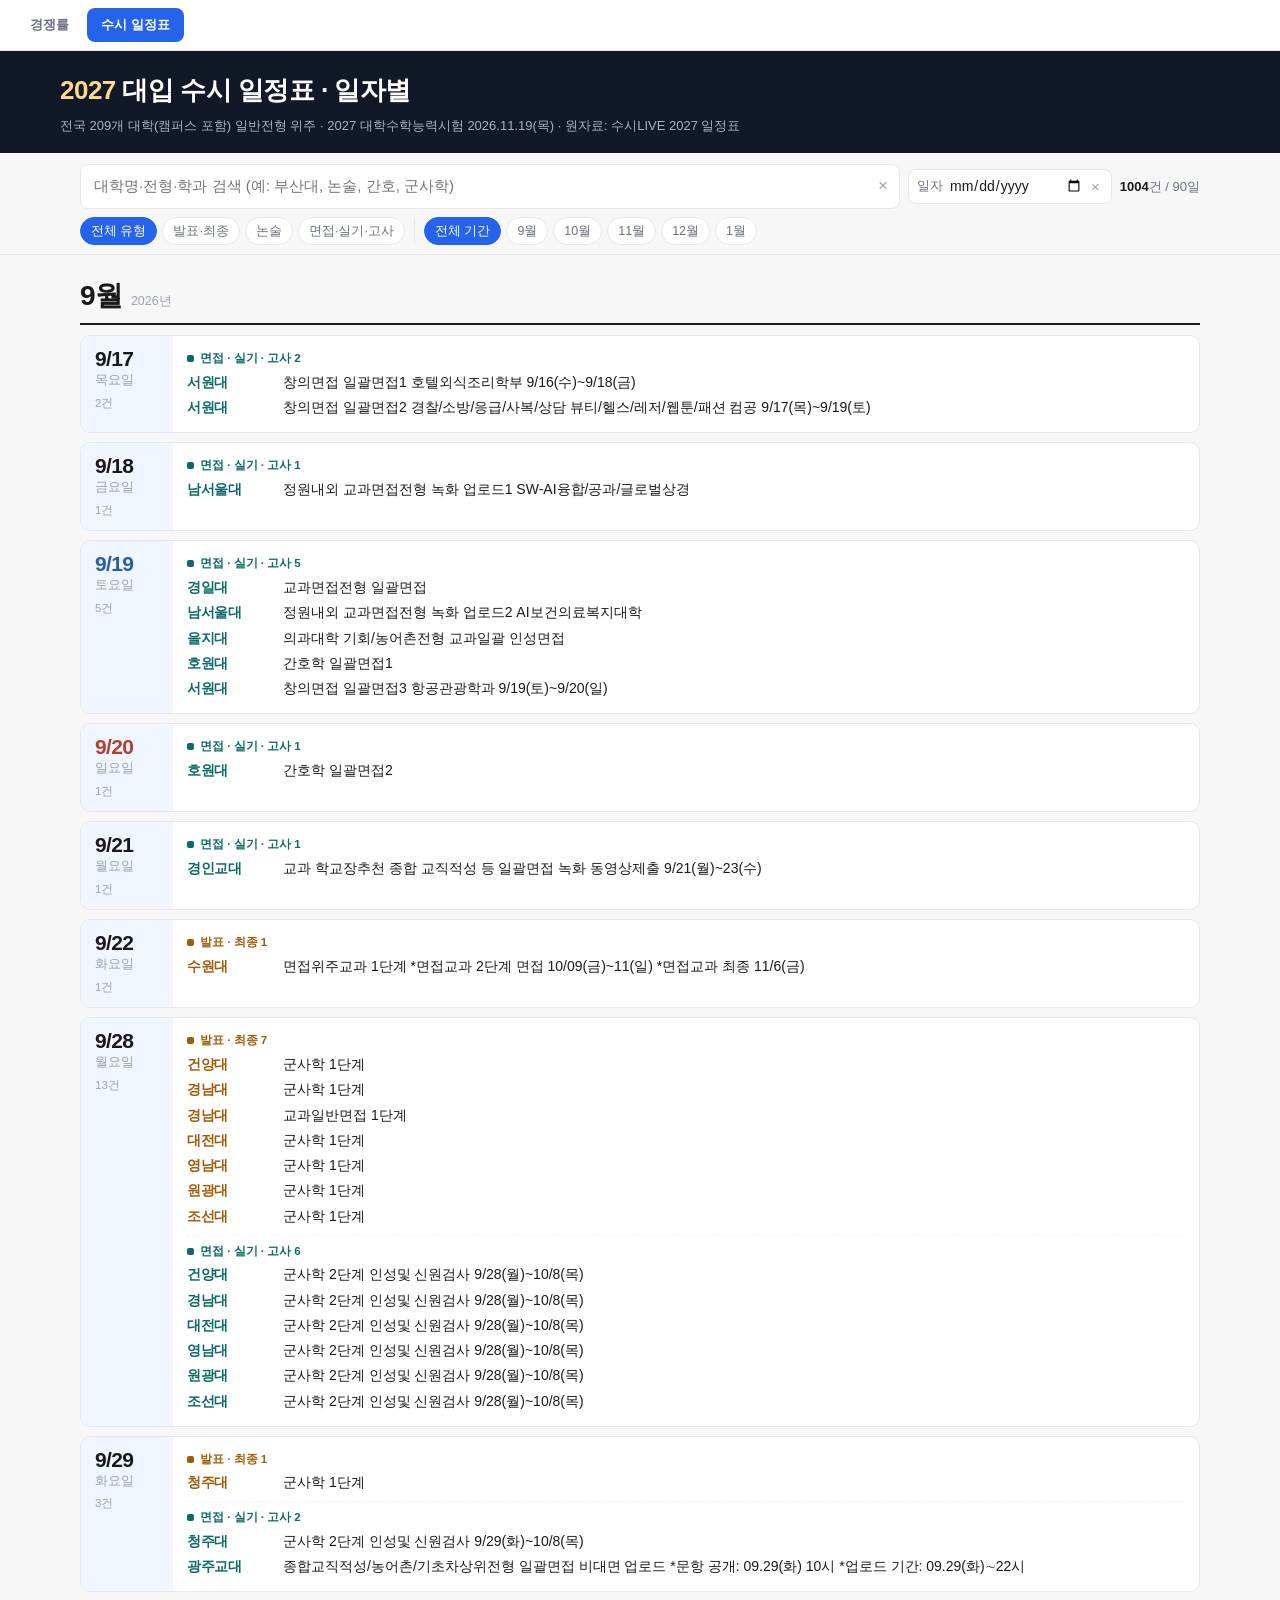
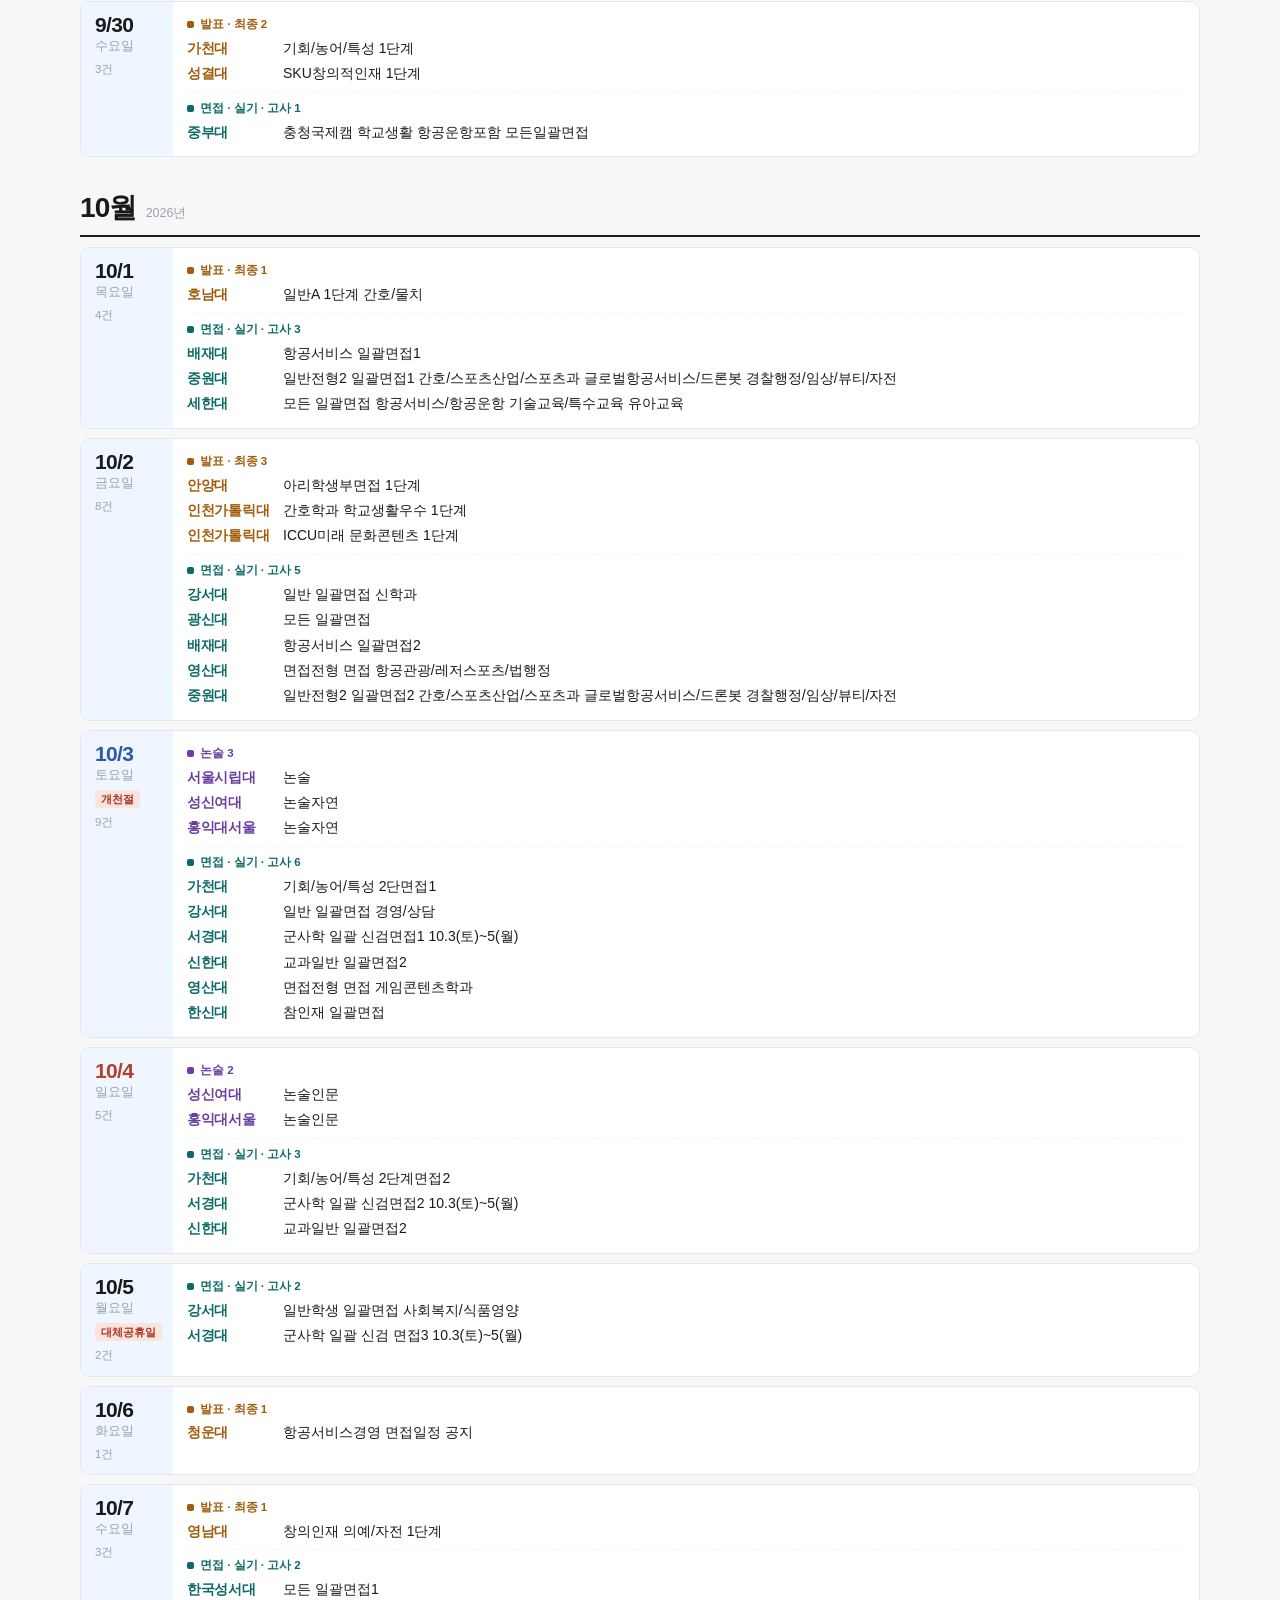
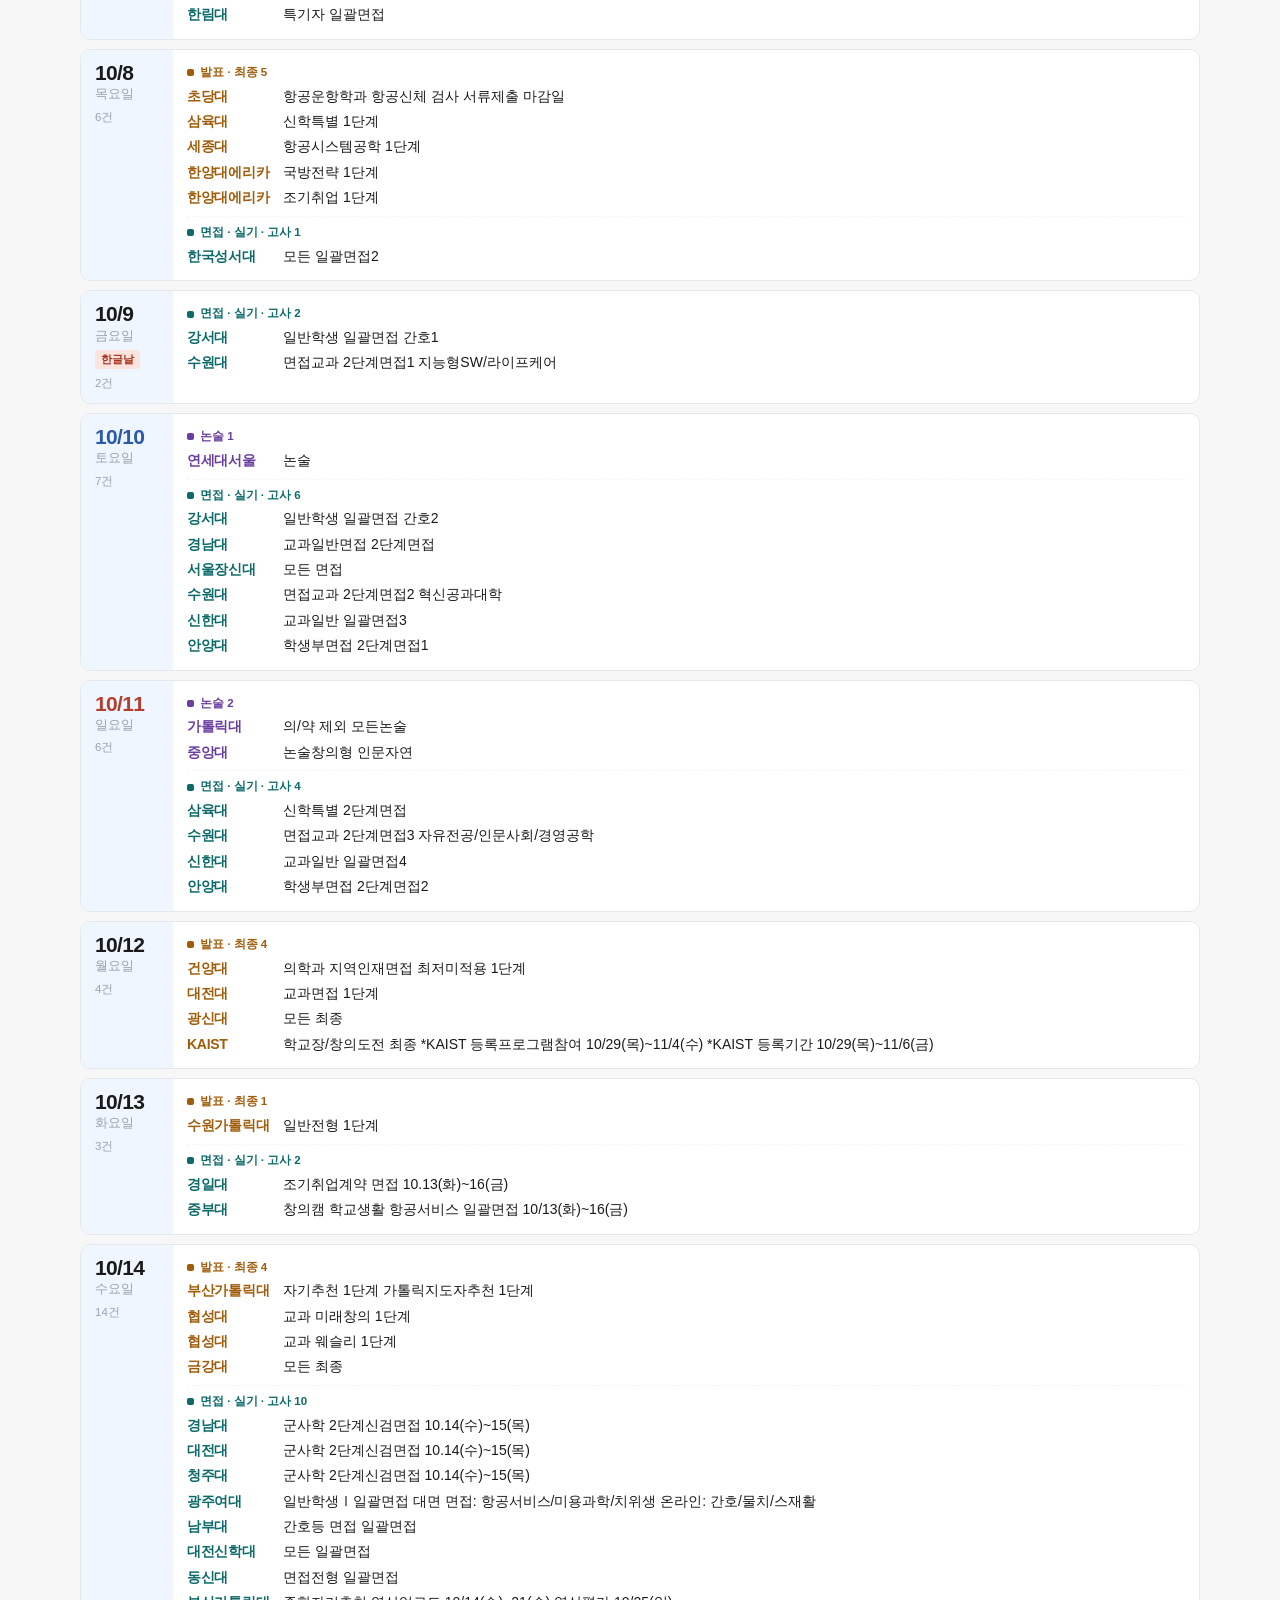
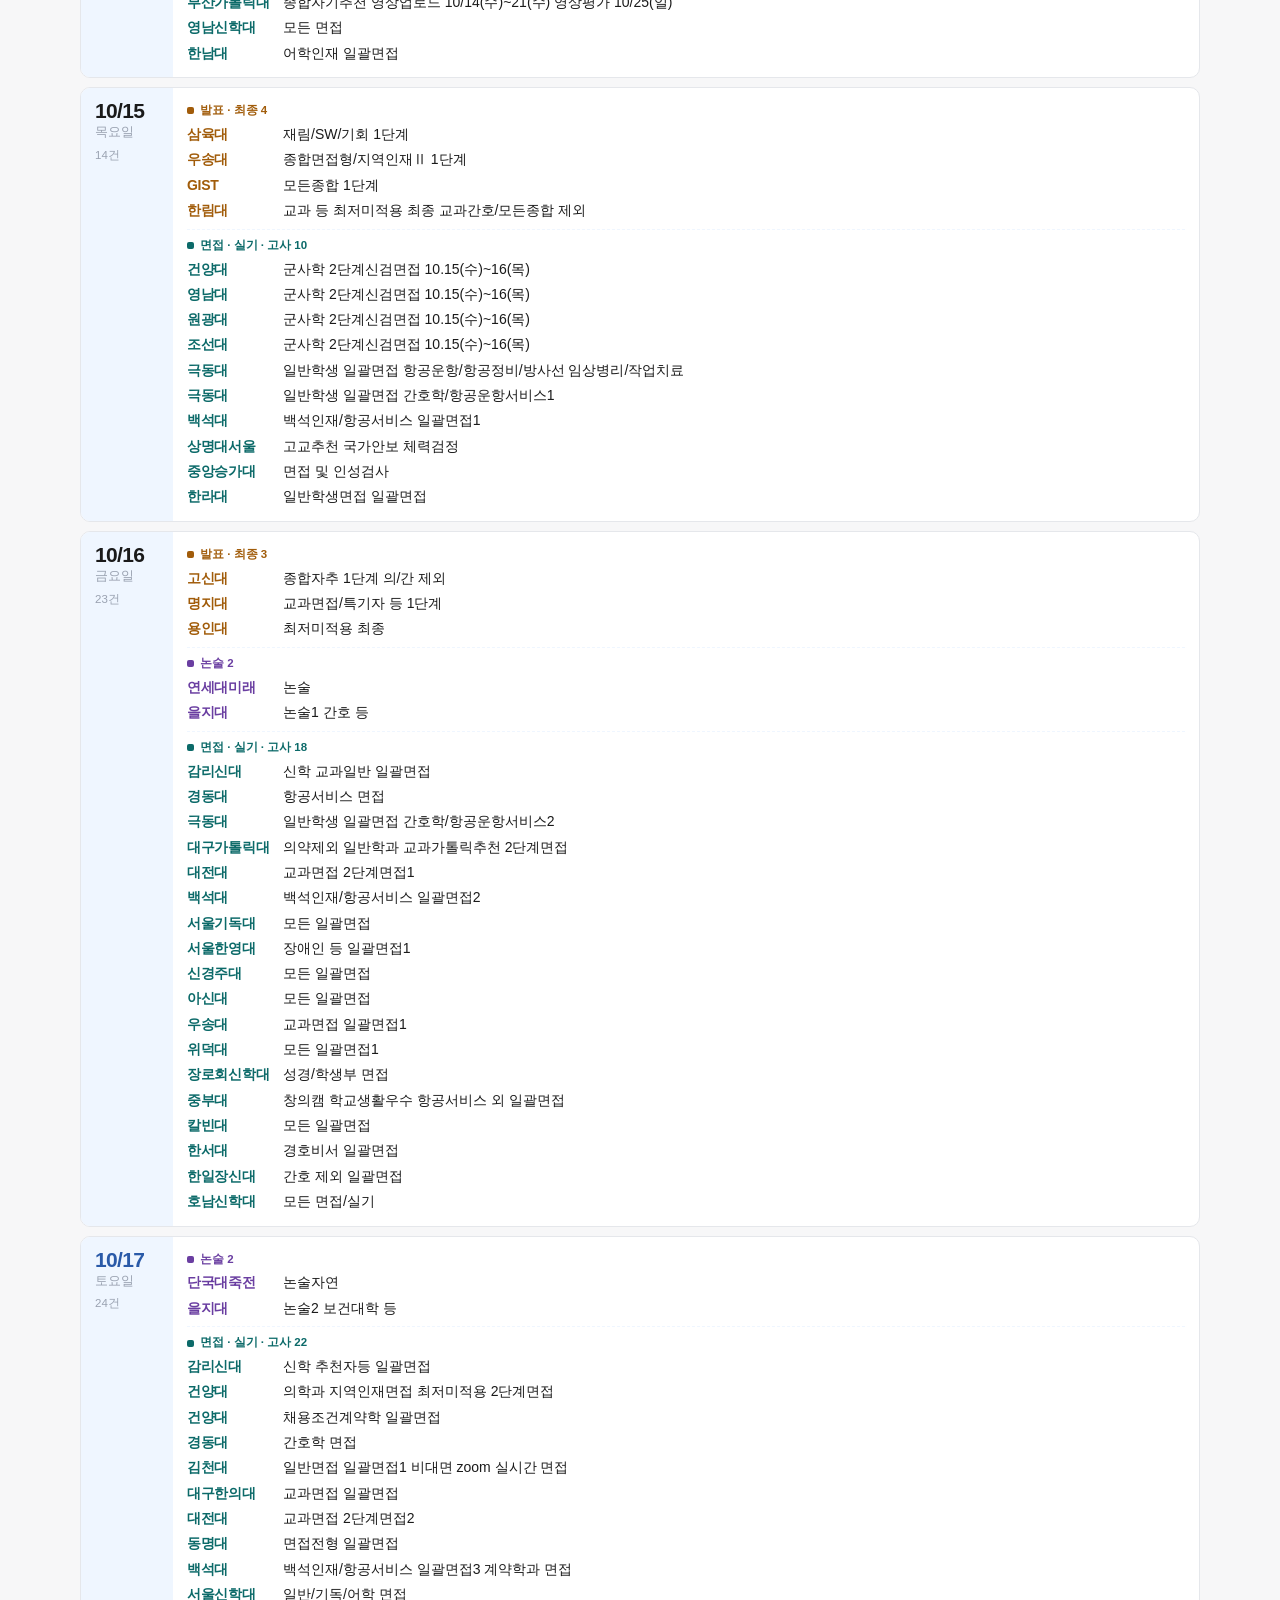
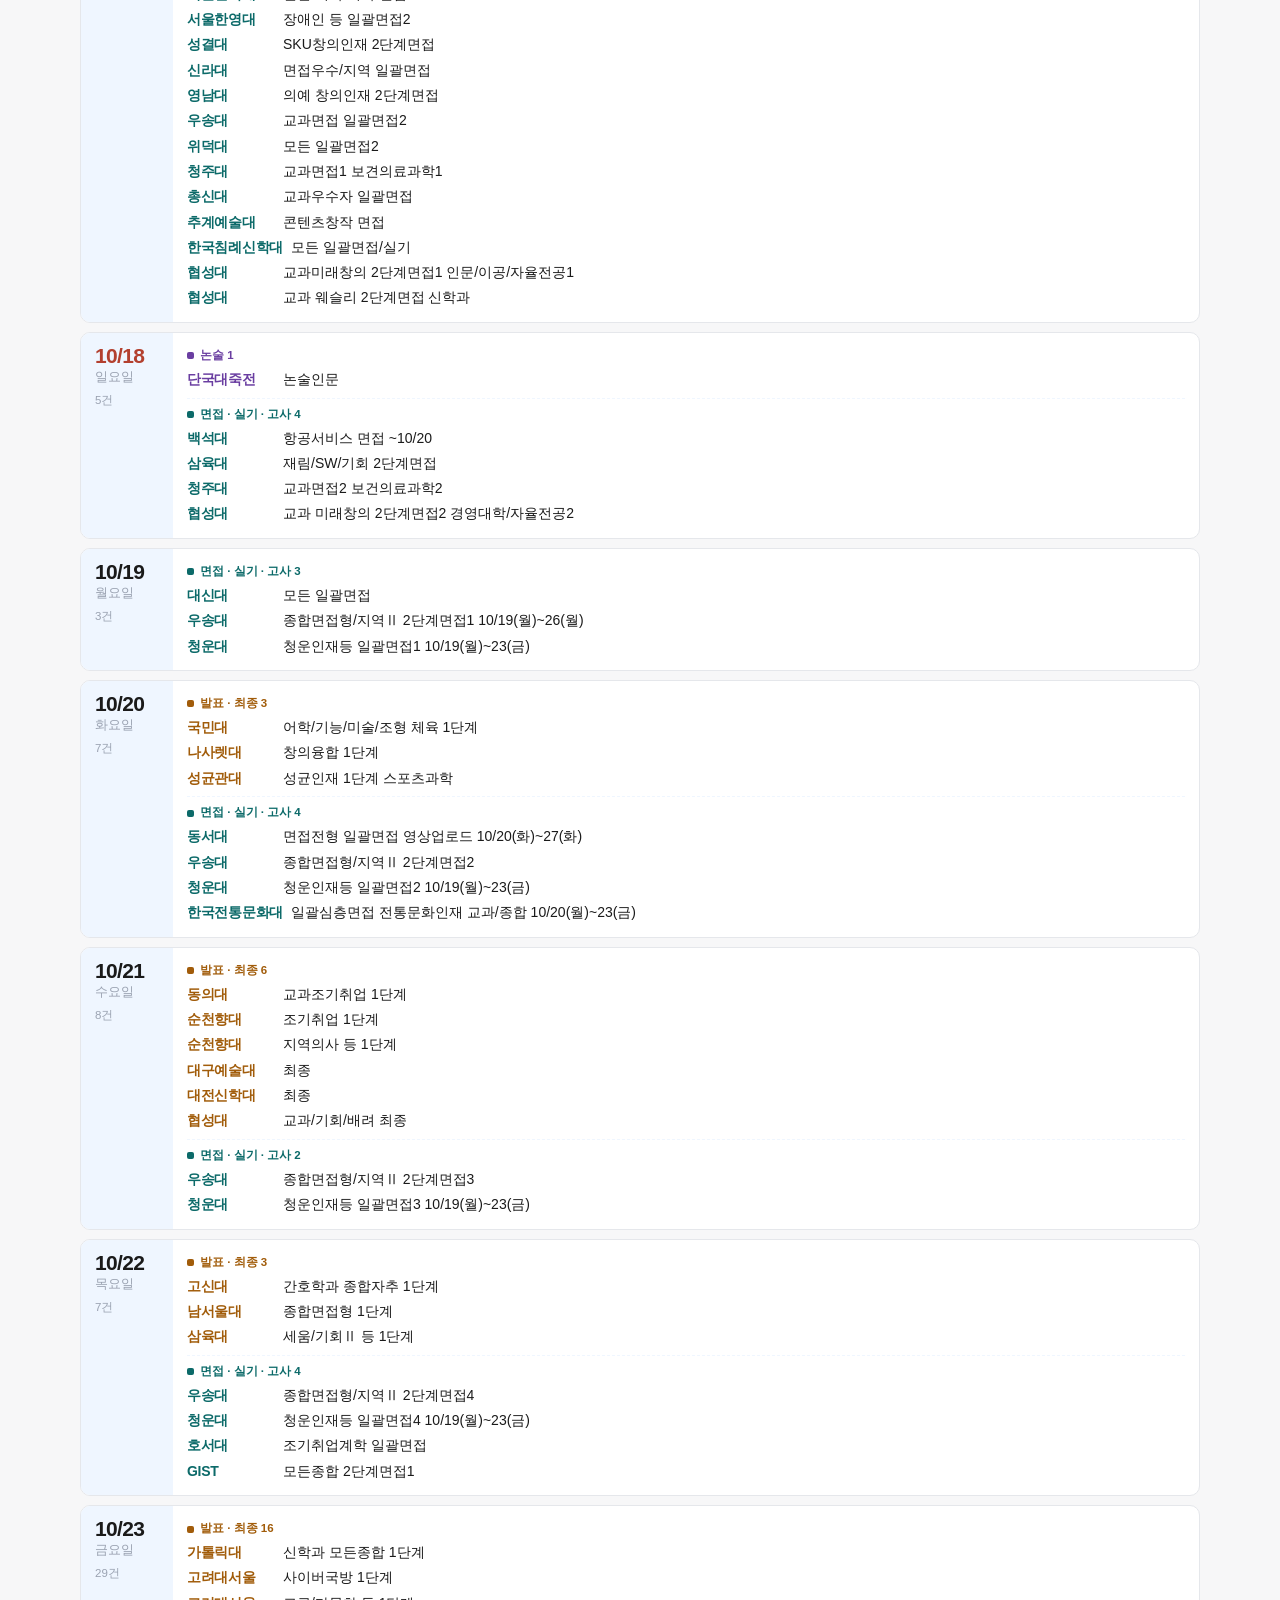
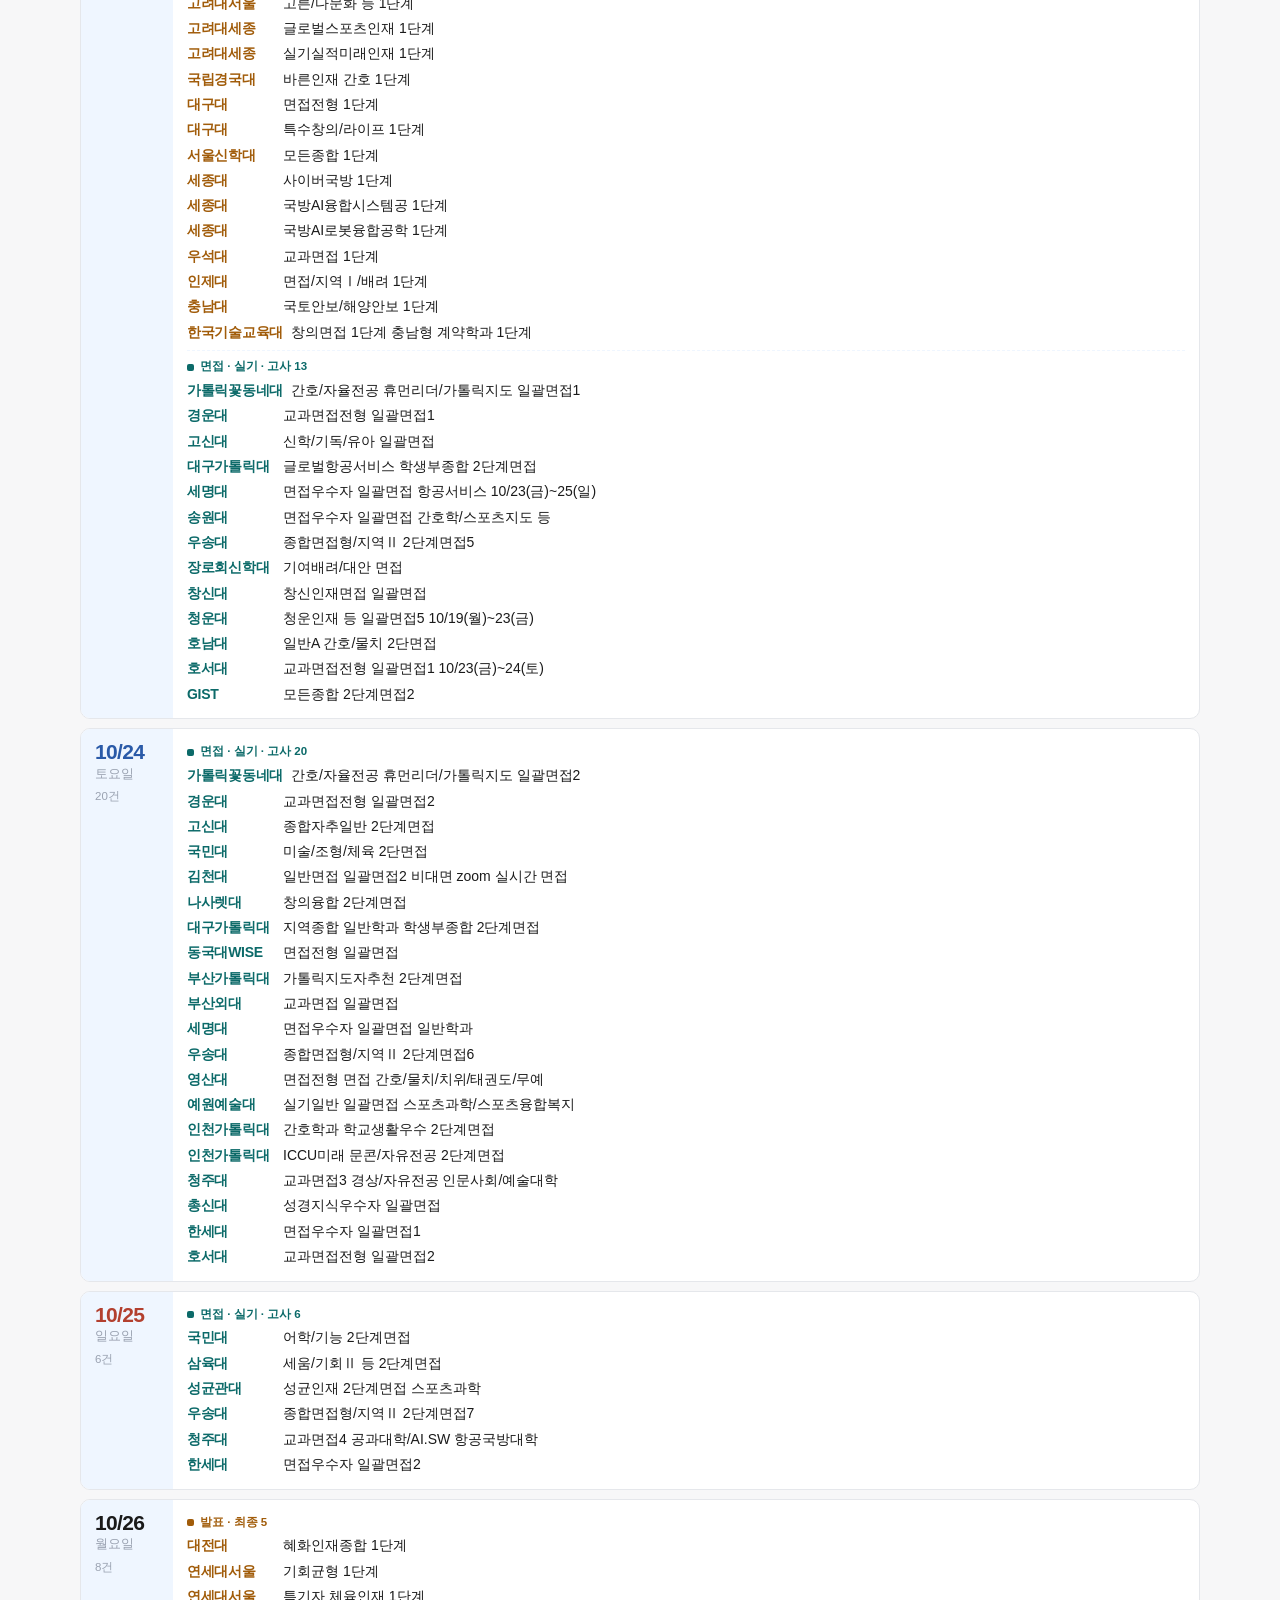
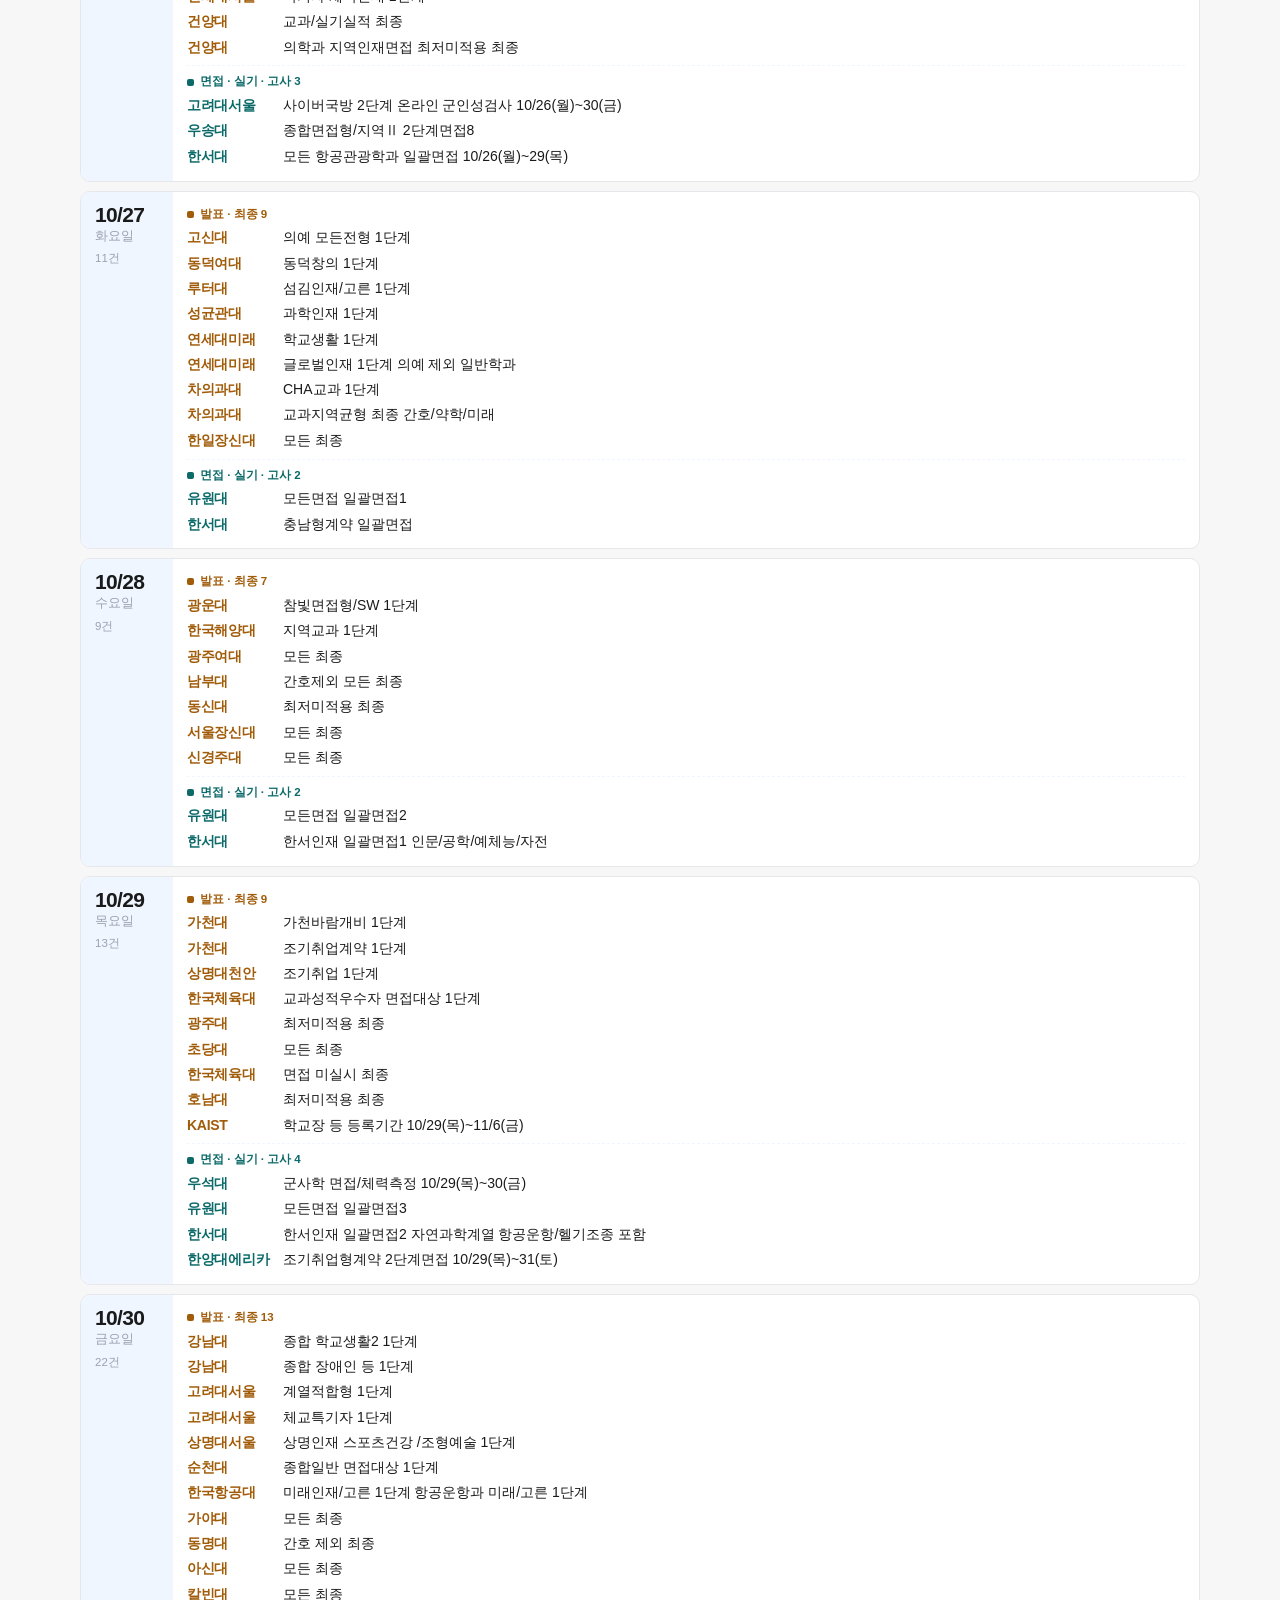
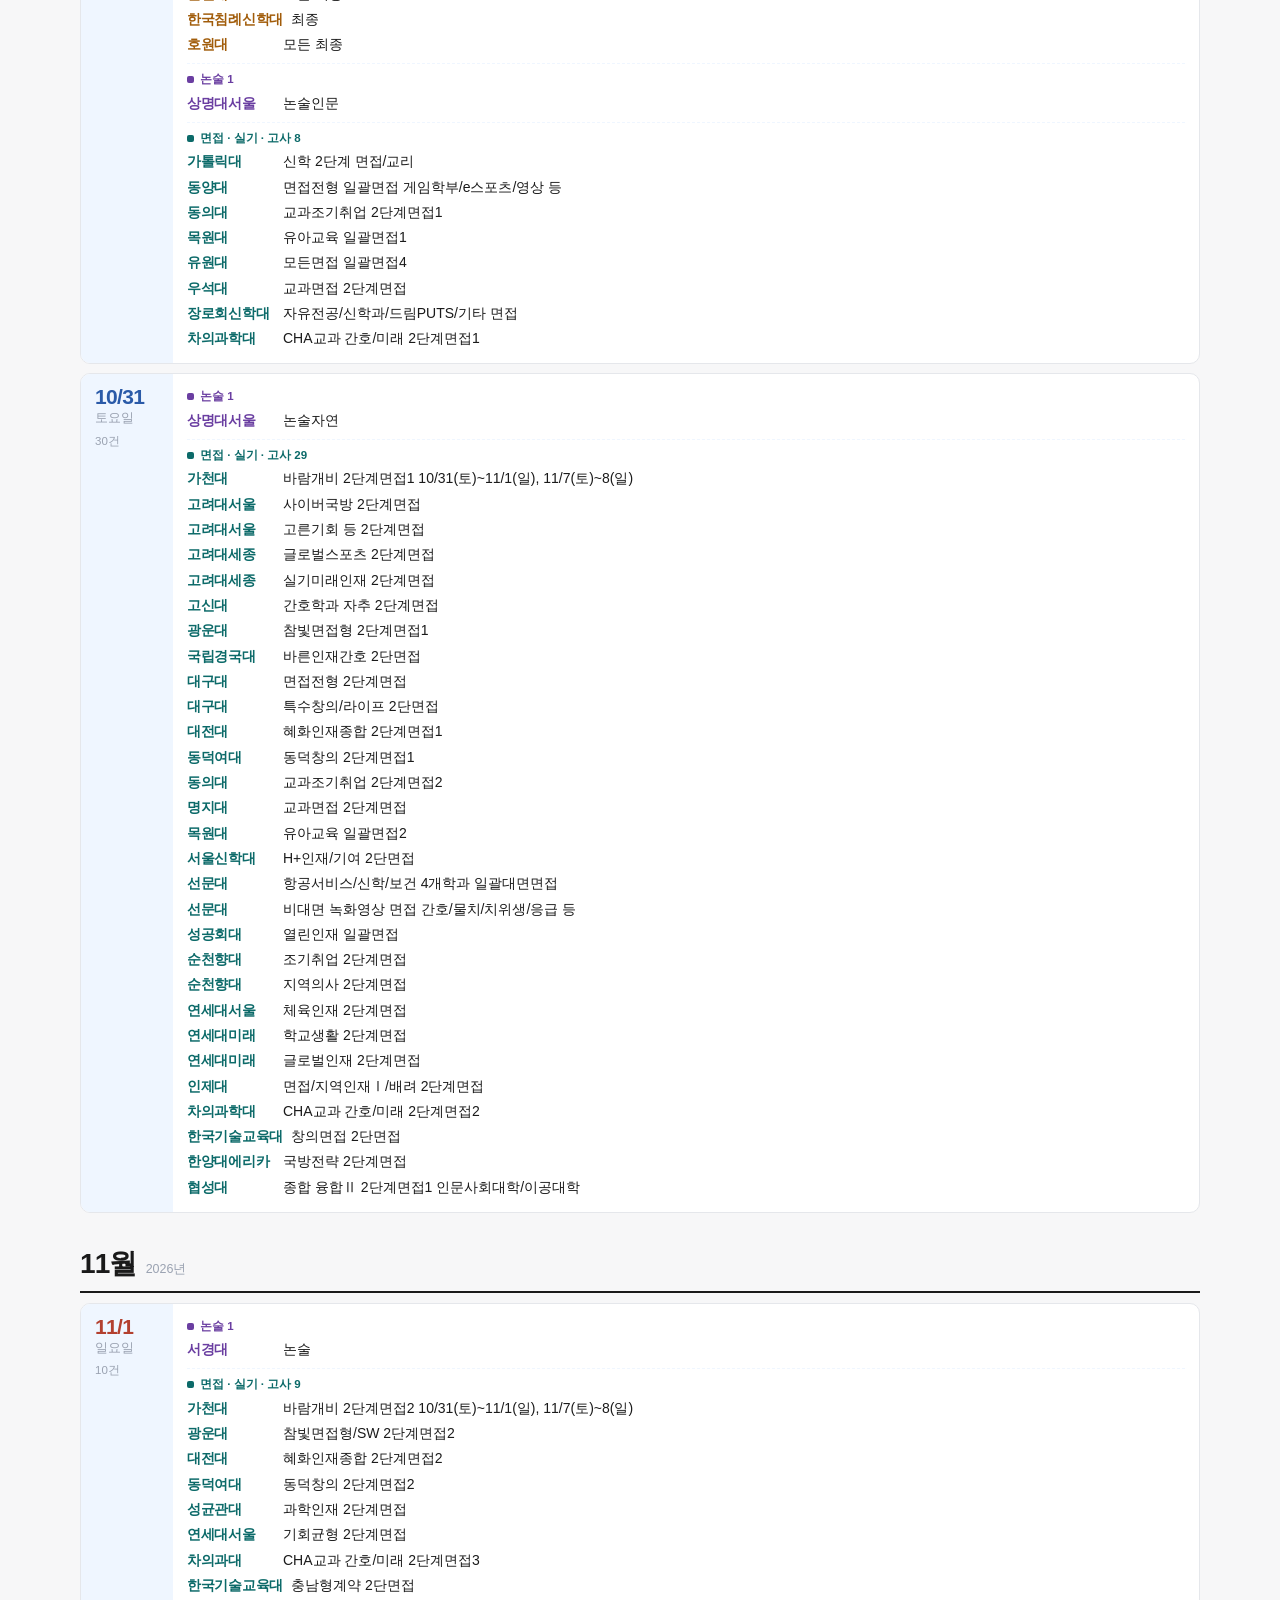
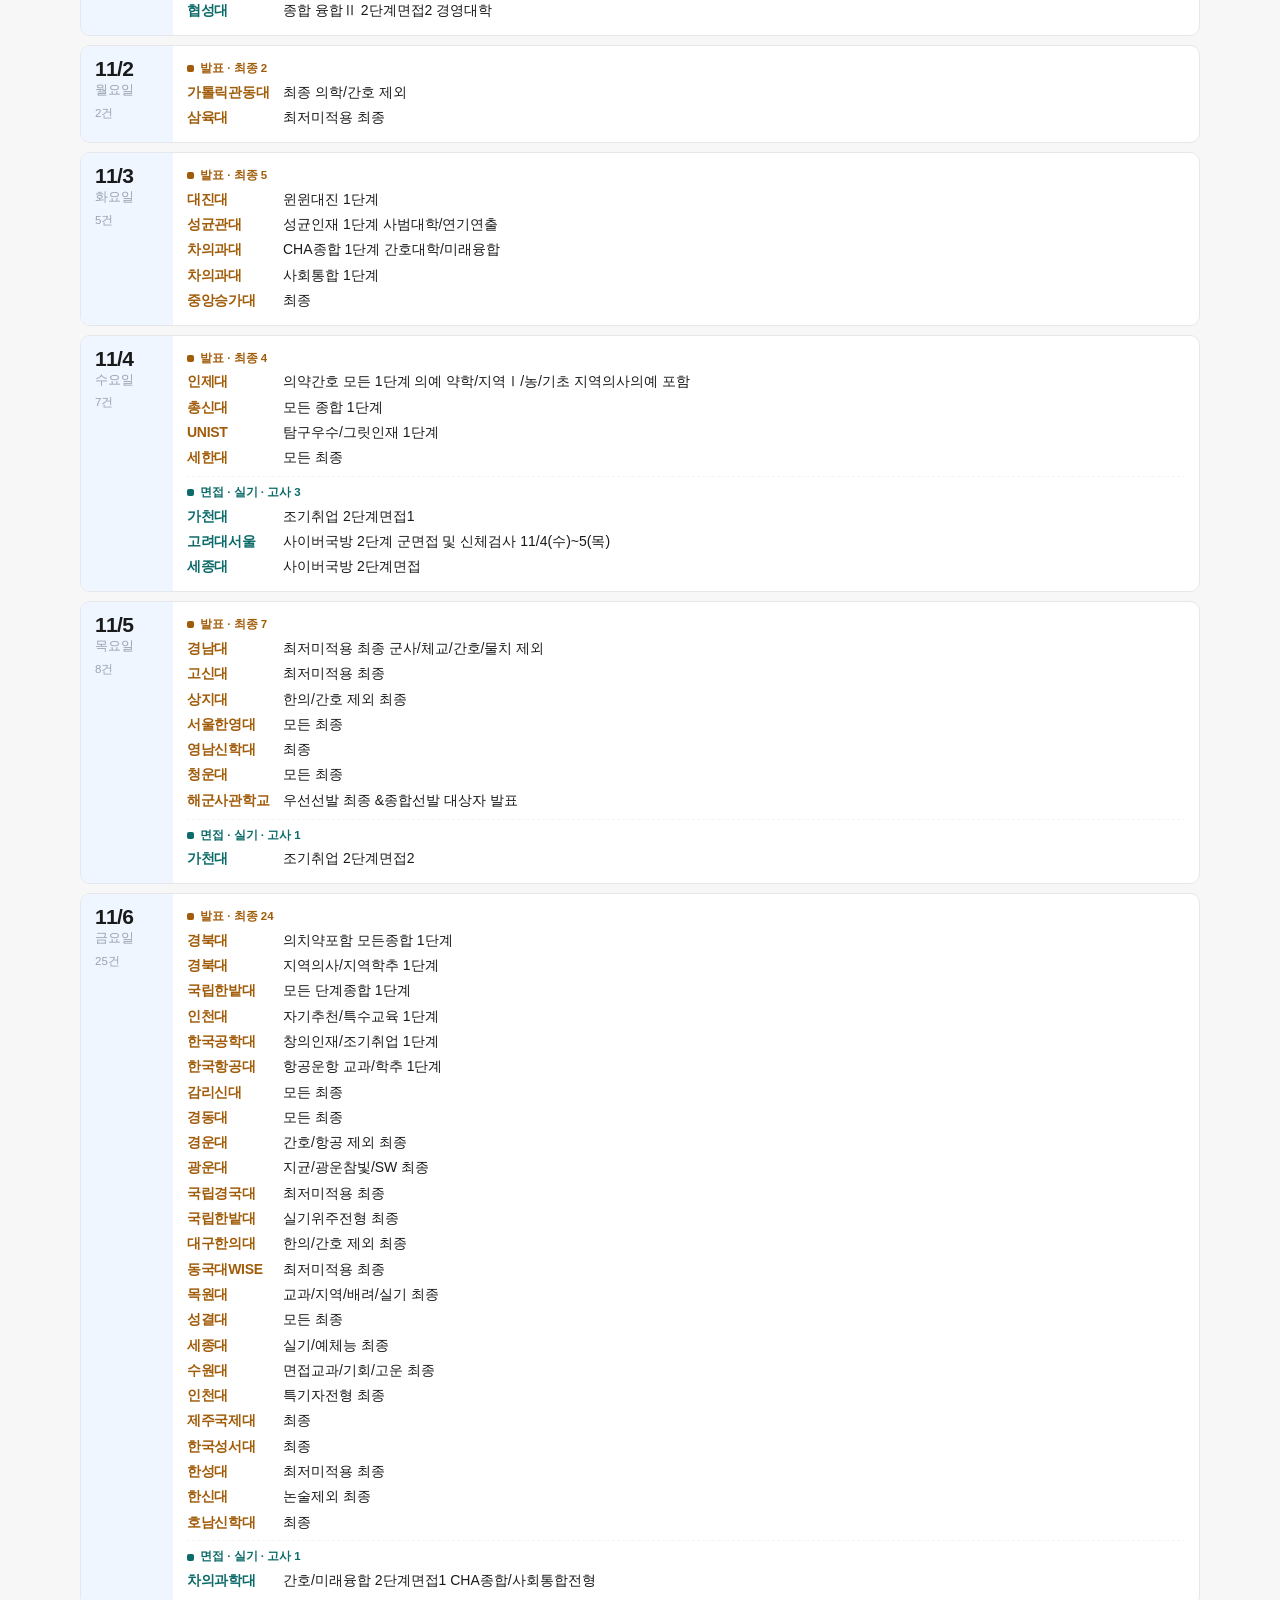
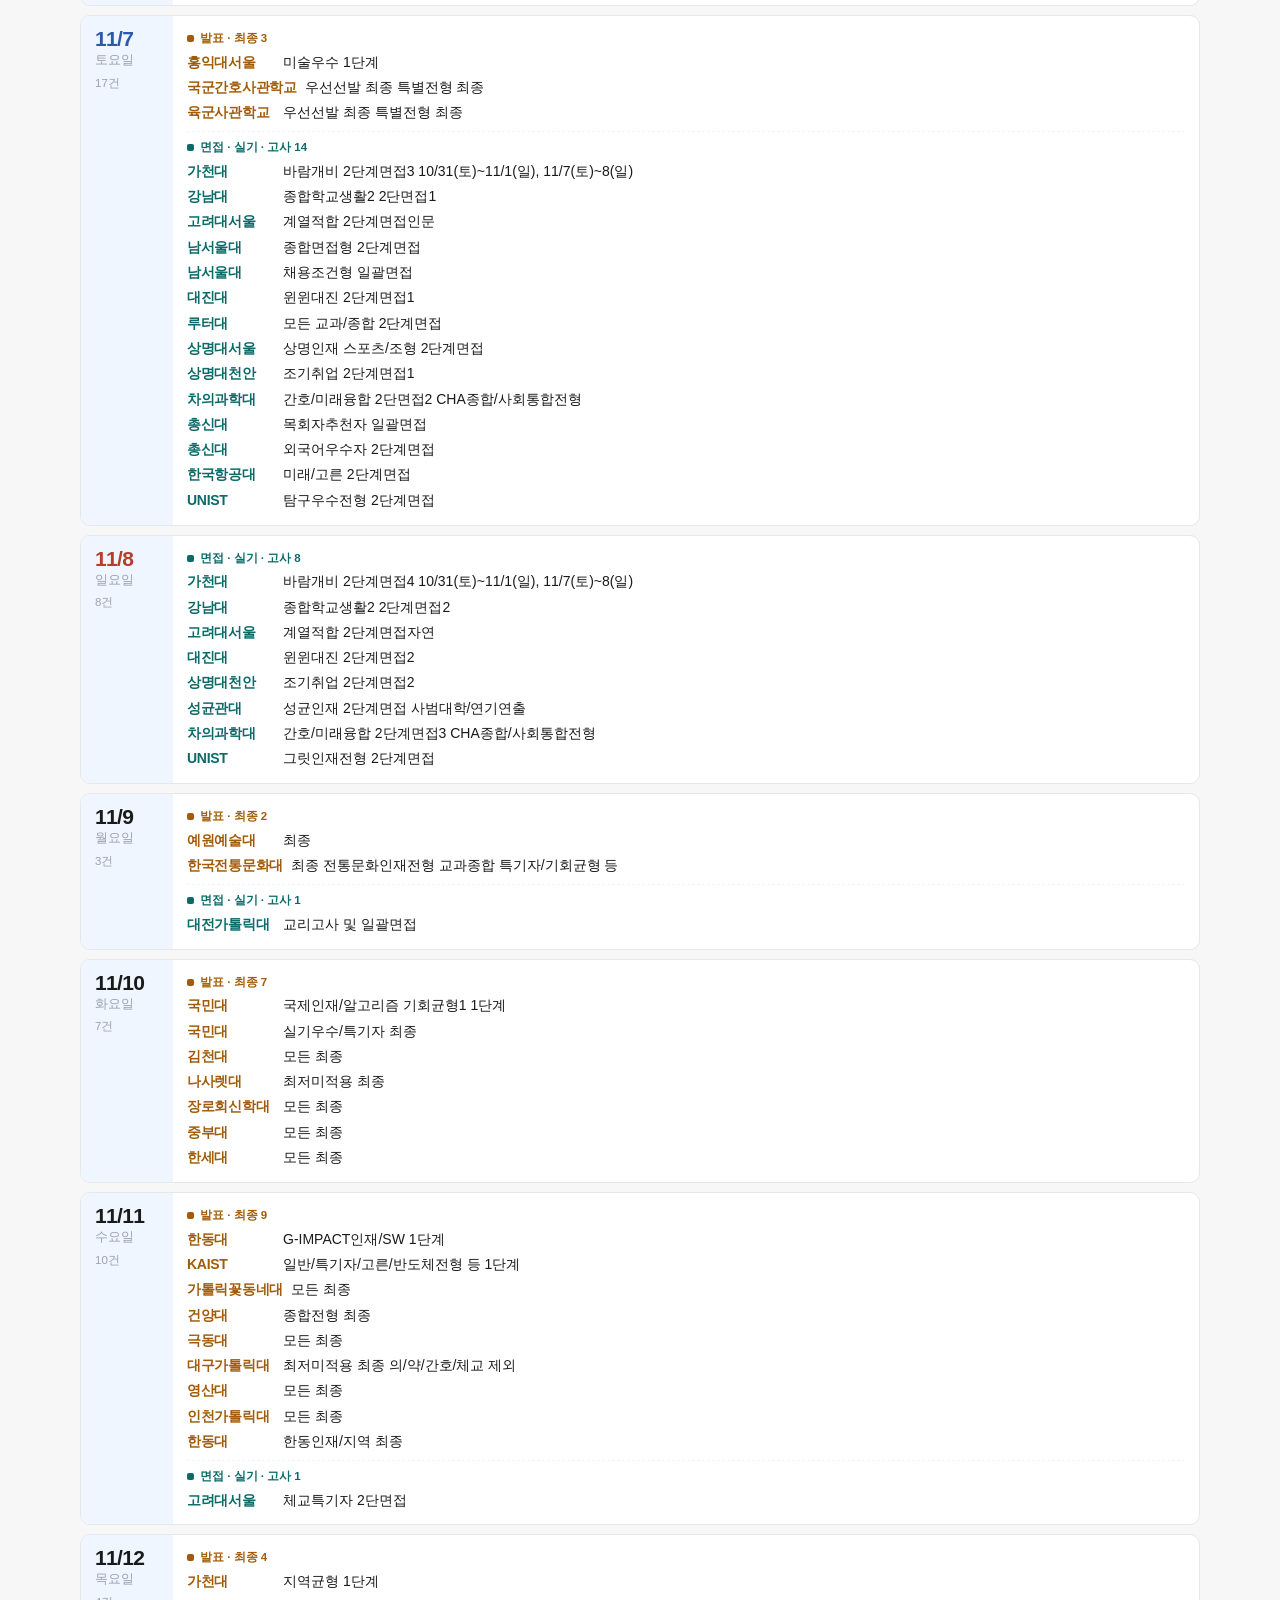
==== commit d807b85f: "Match schedule page design tokens to the main dashboard Reuse the dashboard's light/dark color palet" ====
--- a/docs/schedule.html
+++ b/docs/schedule.html
@@ -6,32 +6,40 @@
 <title>2027 수시 일정표 · 일자별</title>
 <style>
 :root{
-  --ink:#16202e; --ink2:#46566d; --ink3:#7d8b9d;
-  --paper:#f6f5f1; --card:#fff; --line:#e0e2dd; --soft:#eeefec;
+  --ink:#1a1a1a; --ink2:#6b7280; --ink3:#9aa2b1;
+  --paper:#f7f7f8; --card:#fff; --line:#e5e7eb; --soft:#eff6ff;
+  --accent:#2563eb; --header-bg:#111827; --header-text:#ffffff;
   --p:#a15c0a; --pbg:#fdf1de;
   --n:#6a3ea1; --nbg:#f1eafa;
   --i:#0c6a69; --ibg:#e1f2f0;
   --sun:#b3402f; --sat:#2a5aa8;
 }
+@media (prefers-color-scheme: dark){
+  :root{
+    --ink:#e5e7eb; --ink2:#9ca3af; --ink3:#6b7280;
+    --paper:#0f1115; --card:#171a21; --line:#2a2e37; --soft:#1e293b;
+    --accent:#60a5fa; --header-bg:#0b0d11; --header-text:#f3f4f6;
+  }
+}
 *{box-sizing:border-box}
 body{margin:0;background:var(--paper);color:var(--ink);
-  font-family:"Pretendard","Apple SD Gothic Neo","Malgun Gothic","Noto Sans KR",system-ui,sans-serif;
+  font-family:-apple-system,"Noto Sans KR","Malgun Gothic",sans-serif;
   font-size:15px;line-height:1.5;font-feature-settings:"tnum"}
 
-header.top{background:var(--ink);color:#eef1f5;padding:20px 20px 18px}
+header.top{background:var(--header-bg);color:var(--header-text);padding:20px 20px 18px}
 .wrap{max-width:1160px;margin:0 auto}
 .top h1{margin:0;font-size:26px;font-weight:800;letter-spacing:-.02em}
 .top h1 span{color:#ffd98a}
 .top p{margin:6px 0 0;font-size:13px;color:#a7b4c4}
 
-.bar{position:sticky;top:0;z-index:30;background:rgba(246,245,241,.96);
+.bar{position:sticky;top:0;z-index:30;background:color-mix(in srgb, var(--paper) 96%, transparent);
   backdrop-filter:blur(8px);border-bottom:1px solid var(--line)}
 .bar .wrap{padding:11px 20px 9px}
 .r1{display:flex;gap:8px;flex-wrap:wrap;align-items:center}
 .sb{position:relative;flex:1 1 300px;min-width:200px}
 .sb input{width:100%;padding:10px 34px 10px 13px;font:inherit;border:1.5px solid var(--line);
   border-radius:8px;background:var(--card);color:var(--ink)}
-.sb input:focus{outline:2px solid var(--ink);outline-offset:1px}
+.sb input:focus{outline:2px solid var(--accent);outline-offset:1px}
 .sb button{position:absolute;right:5px;top:50%;transform:translateY(-50%);border:0;background:none;
   cursor:pointer;font-size:17px;color:var(--ink3);padding:3px 7px;border-radius:6px}
 .sb button:hover{background:var(--soft);color:var(--ink)}
@@ -46,8 +54,8 @@
 .chips{display:flex;gap:5px;flex-wrap:wrap;margin-top:8px}
 .chip{font:inherit;font-size:12.5px;padding:4px 10px;border-radius:999px;border:1.5px solid var(--line);
   background:var(--card);color:var(--ink2);cursor:pointer}
-.chip:hover{border-color:var(--ink3)}
-.chip[aria-pressed="true"]{background:var(--ink);border-color:var(--ink);color:#fff}
+.chip:hover{border-color:var(--accent)}
+.chip[aria-pressed="true"]{background:var(--accent);border-color:var(--accent);color:#fff}
 .chips .sep{width:1px;background:var(--line);margin:2px 4px}
 
 main{max-width:1160px;margin:0 auto;padding:18px 20px 60px}
@@ -60,7 +68,7 @@
 
 .day{background:var(--card);border:1px solid var(--line);border-radius:10px;margin-bottom:9px;
   display:flex;overflow:hidden}
-.dl{flex:0 0 92px;padding:11px 10px 11px 14px;border-right:1px solid var(--soft);background:#fbfbf9}
+.dl{flex:0 0 92px;padding:11px 10px 11px 14px;border-right:1px solid var(--soft);background:var(--soft)}
 .dl .dd{font-size:21px;font-weight:800;letter-spacing:-.03em;line-height:1.1}
 .dl .wd{font-size:12.5px;color:var(--ink3);margin-top:1px}
 .dl .hol{display:inline-block;margin-top:5px;font-size:11px;padding:1px 6px;border-radius:4px;
@@ -94,8 +102,8 @@
 summary{cursor:pointer;padding:11px 14px;font-weight:700;font-size:14px}
 .ulist{padding:0 14px 14px;display:flex;flex-wrap:wrap;gap:5px}
 .ub{font:inherit;font-size:12.5px;padding:3px 9px;border-radius:999px;border:1px solid var(--line);
-  background:#fbfbf9;color:var(--ink2);cursor:pointer}
-.ub:hover{border-color:var(--ink);color:var(--ink)}
+  background:var(--soft);color:var(--ink2);cursor:pointer}
+.ub:hover{border-color:var(--accent);color:var(--ink)}
 footer{max-width:1160px;margin:0 auto;padding:0 20px 46px;font-size:12.5px;color:var(--ink3);line-height:1.7}
 
 @media(max-width:640px){
@@ -116,7 +124,7 @@
 .site-nav{display:flex;gap:4px;padding:8px 16px;background:var(--card);border-bottom:1px solid var(--line)}
 .site-nav a{padding:7px 14px;border-radius:8px;font-size:13px;font-weight:600;color:var(--ink2);text-decoration:none}
 .site-nav a:hover{background:var(--soft);color:var(--ink)}
-.site-nav a.active{background:var(--ink);color:#fff}
+.site-nav a.active{background:var(--accent);color:#fff}
 </style>
 </head>
 <body>
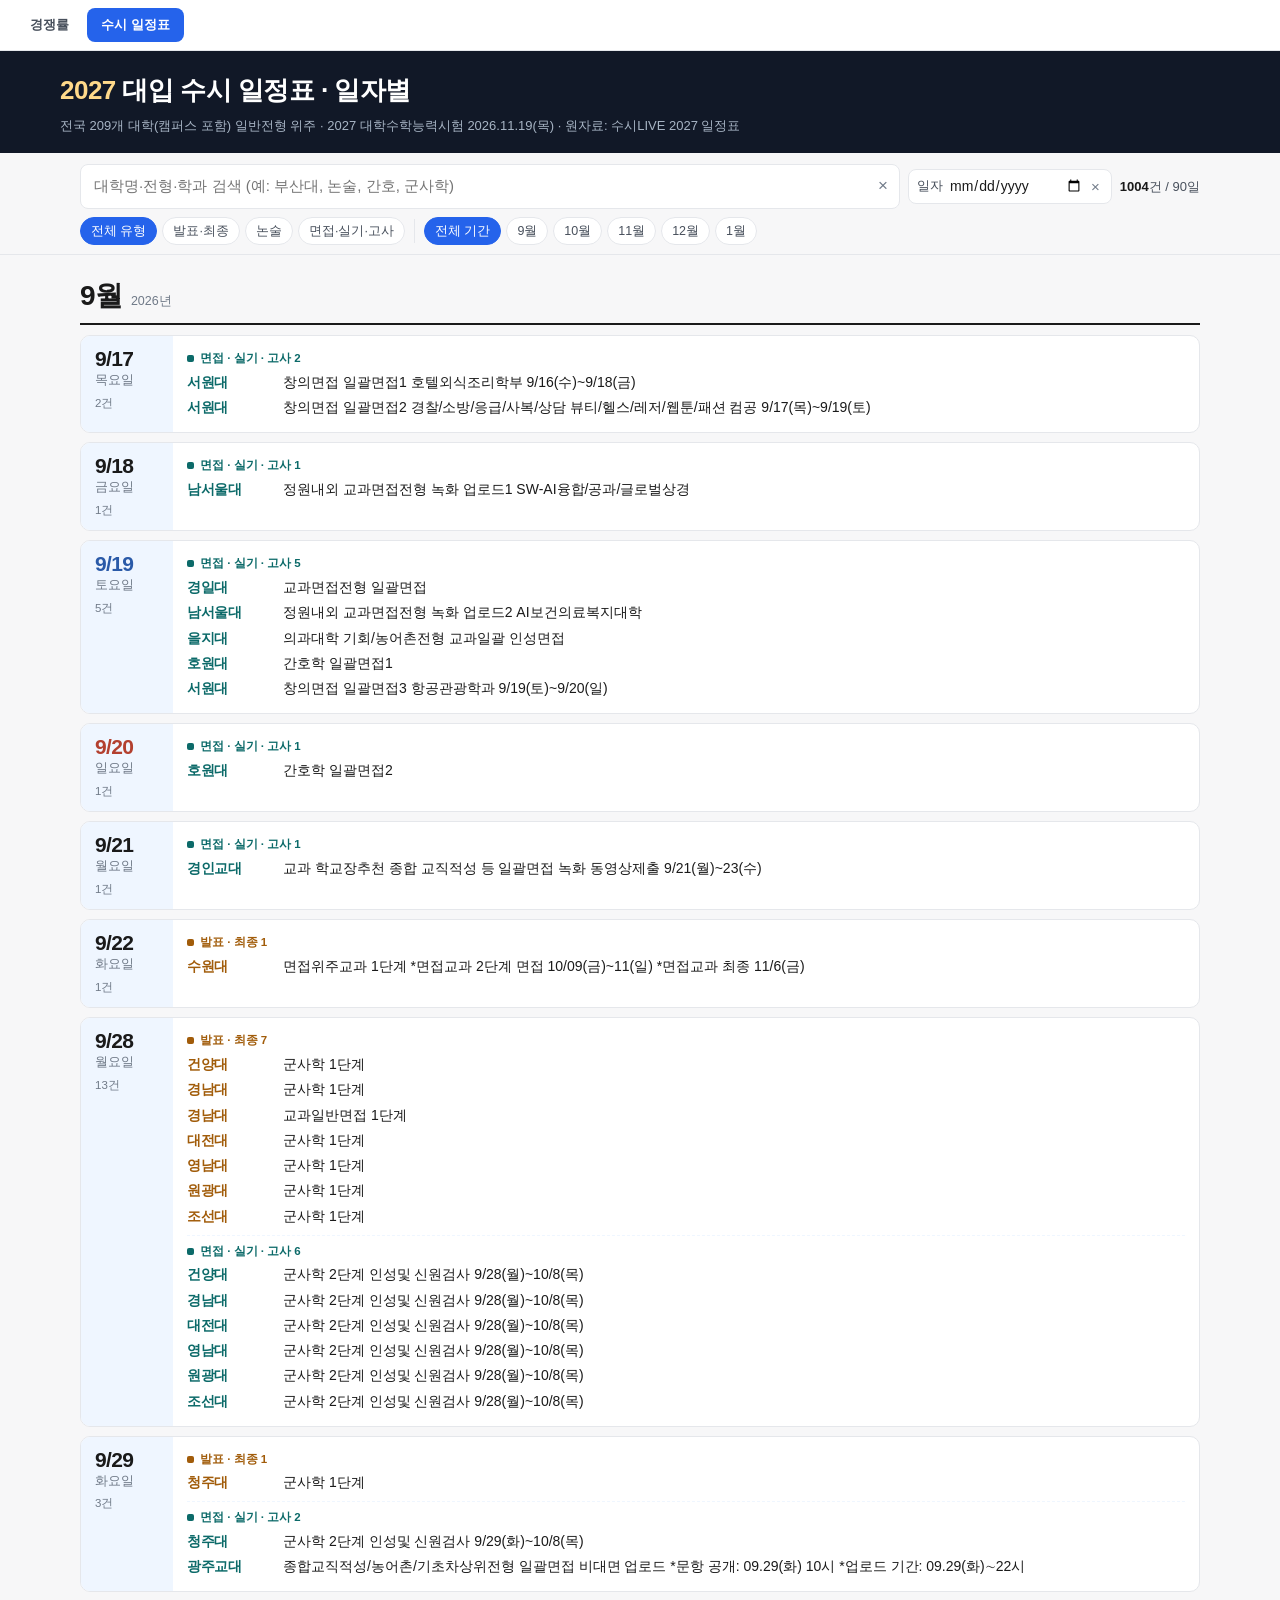
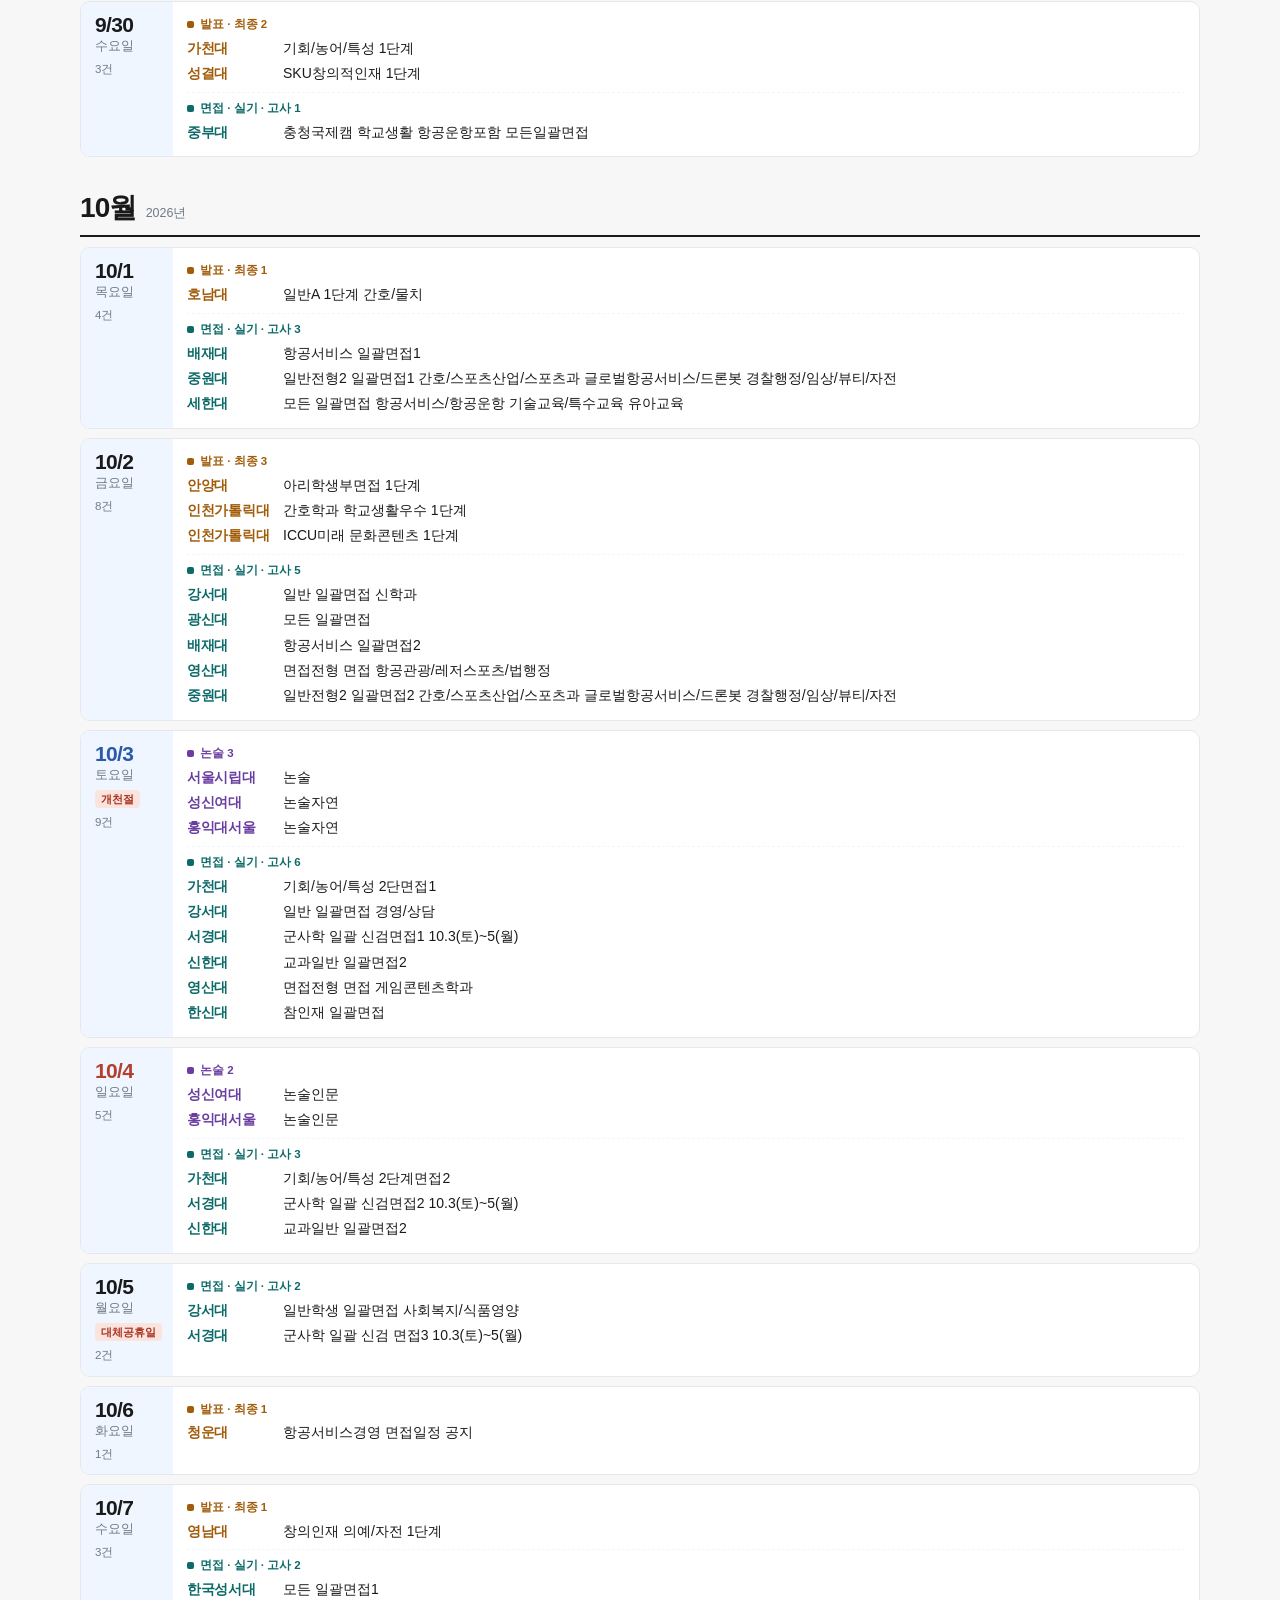
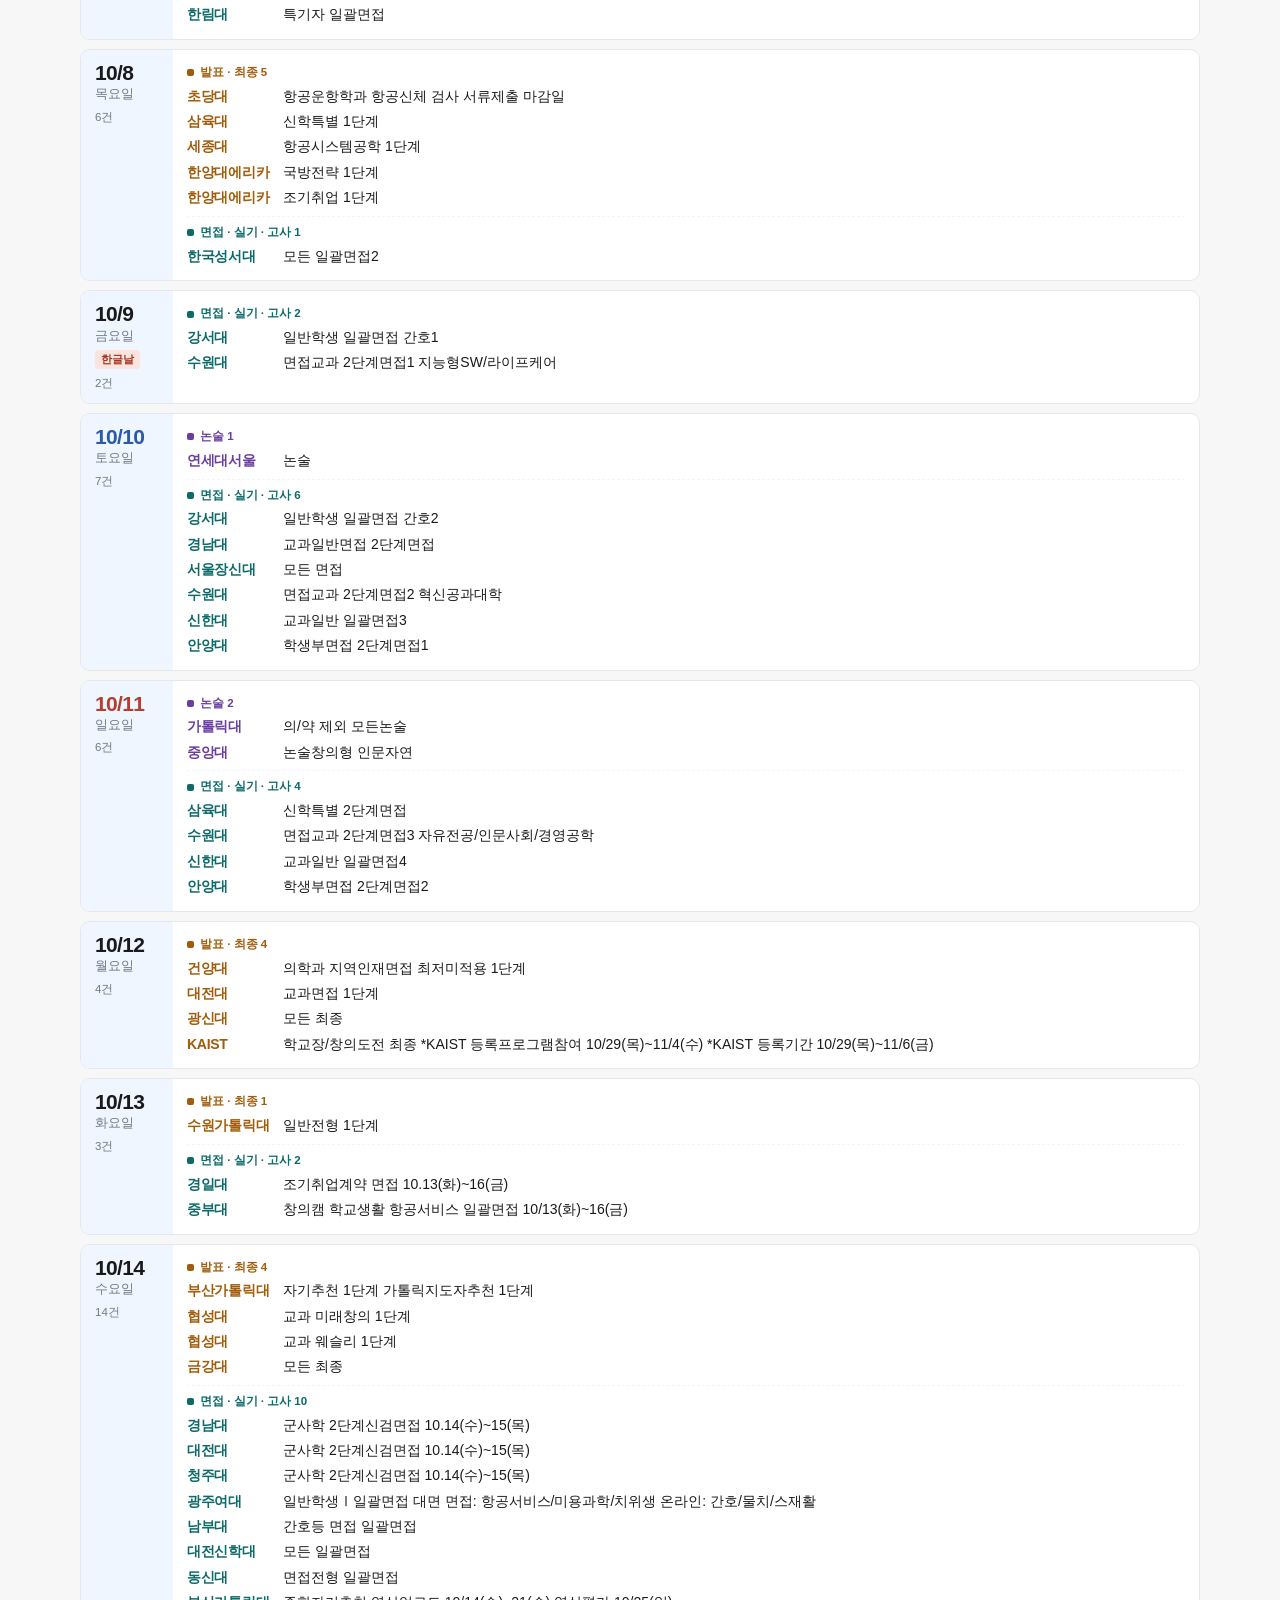
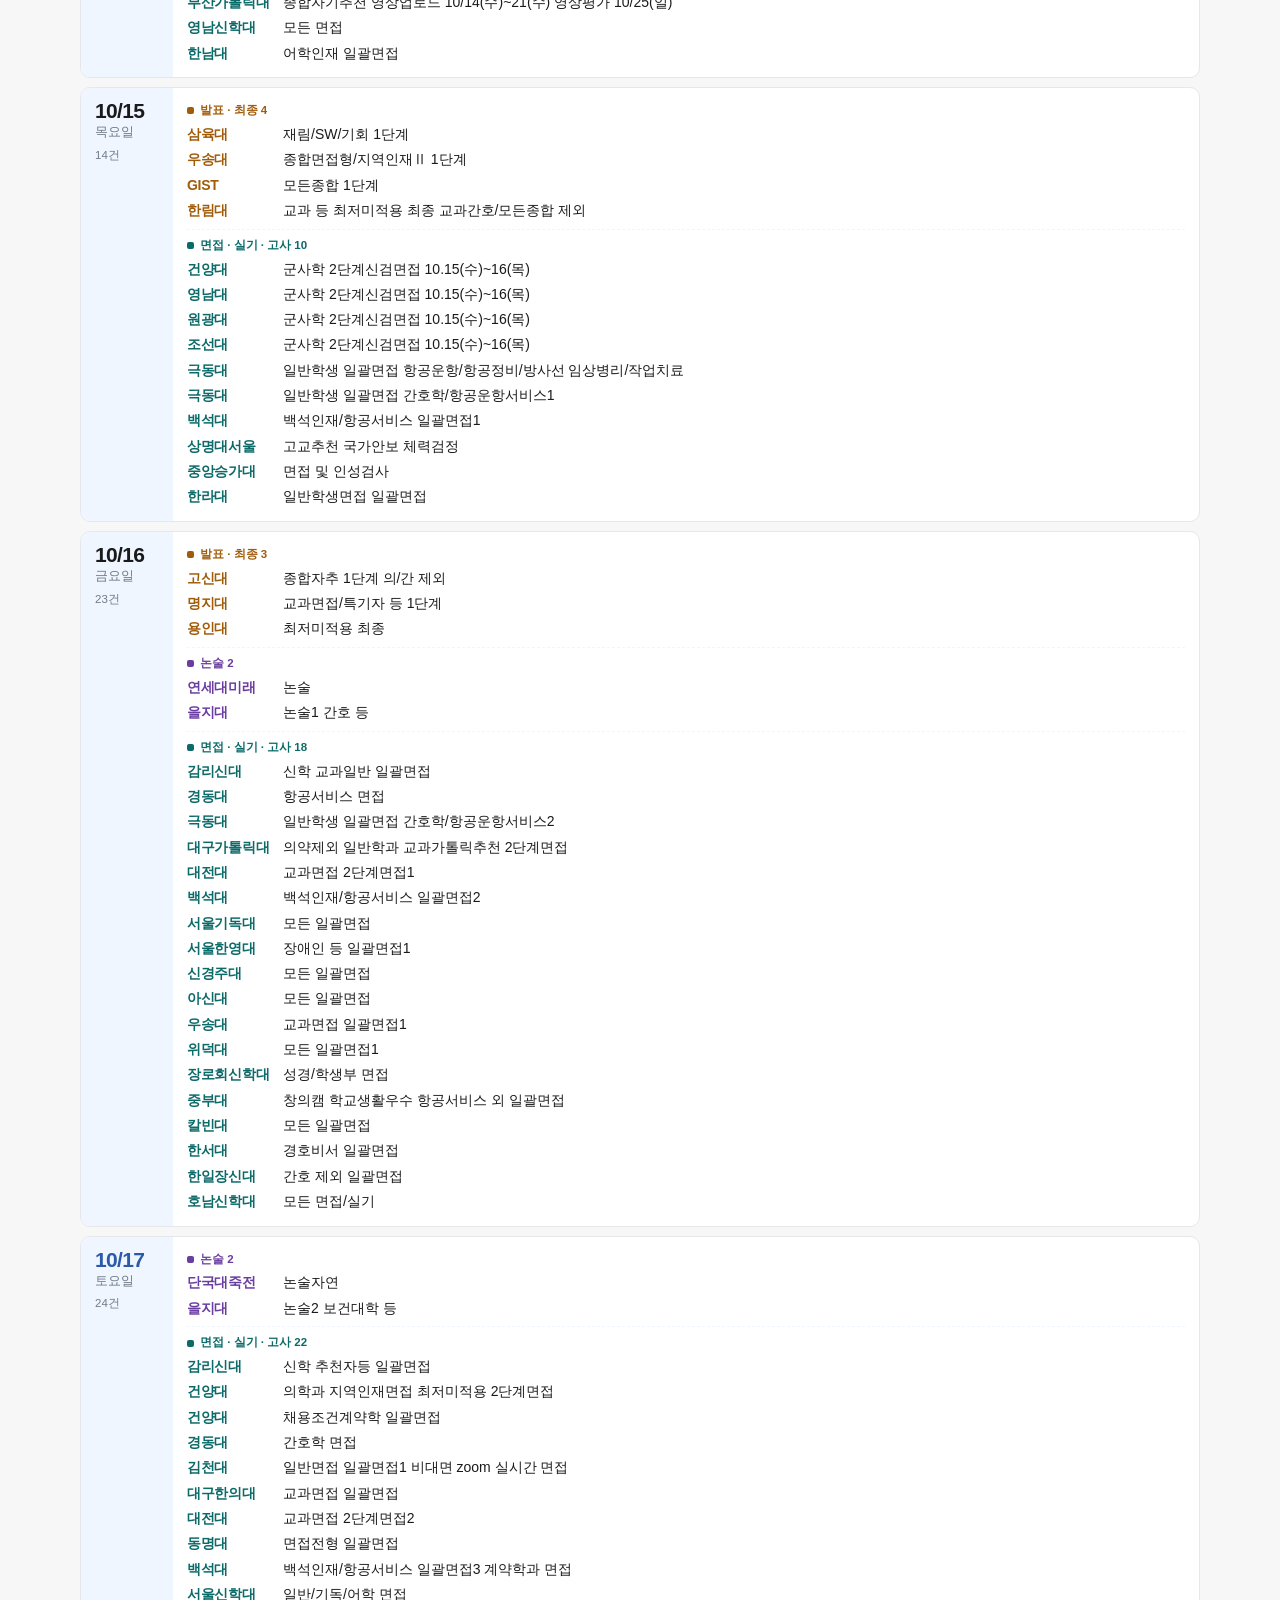
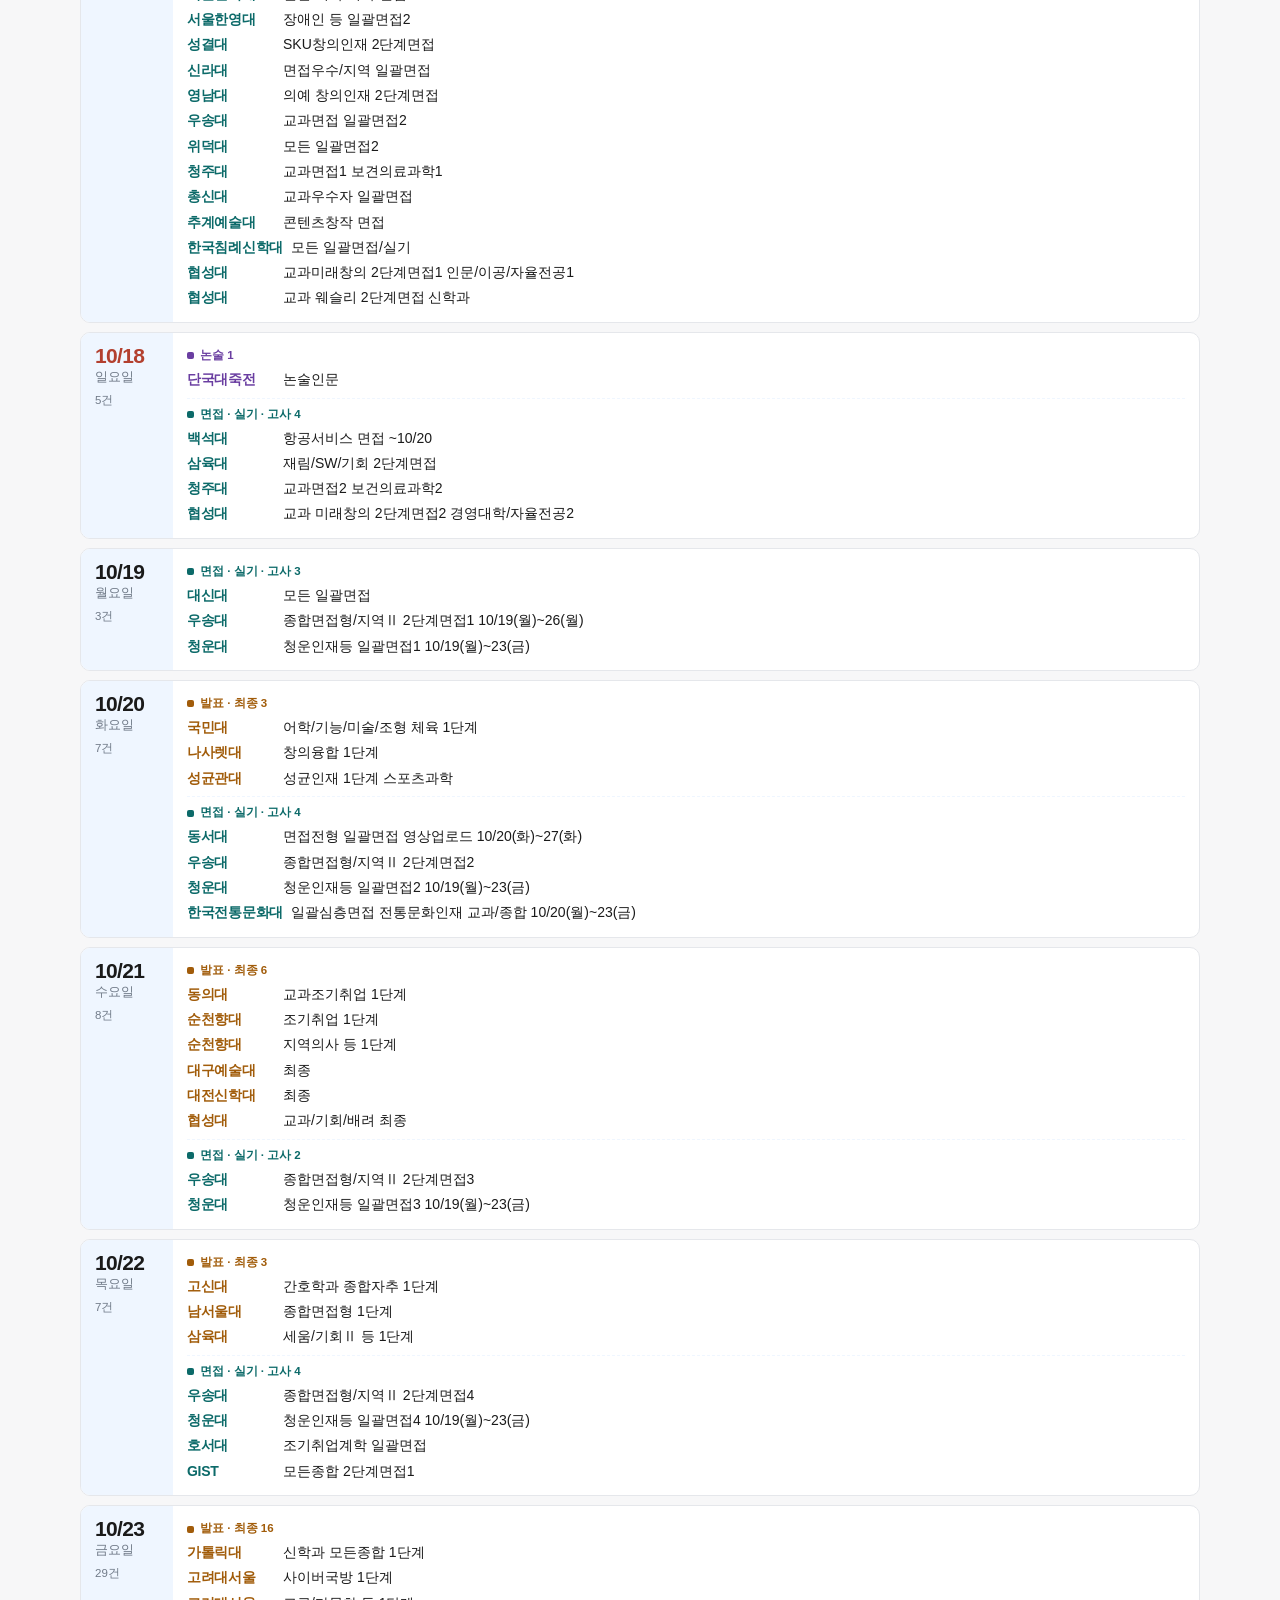
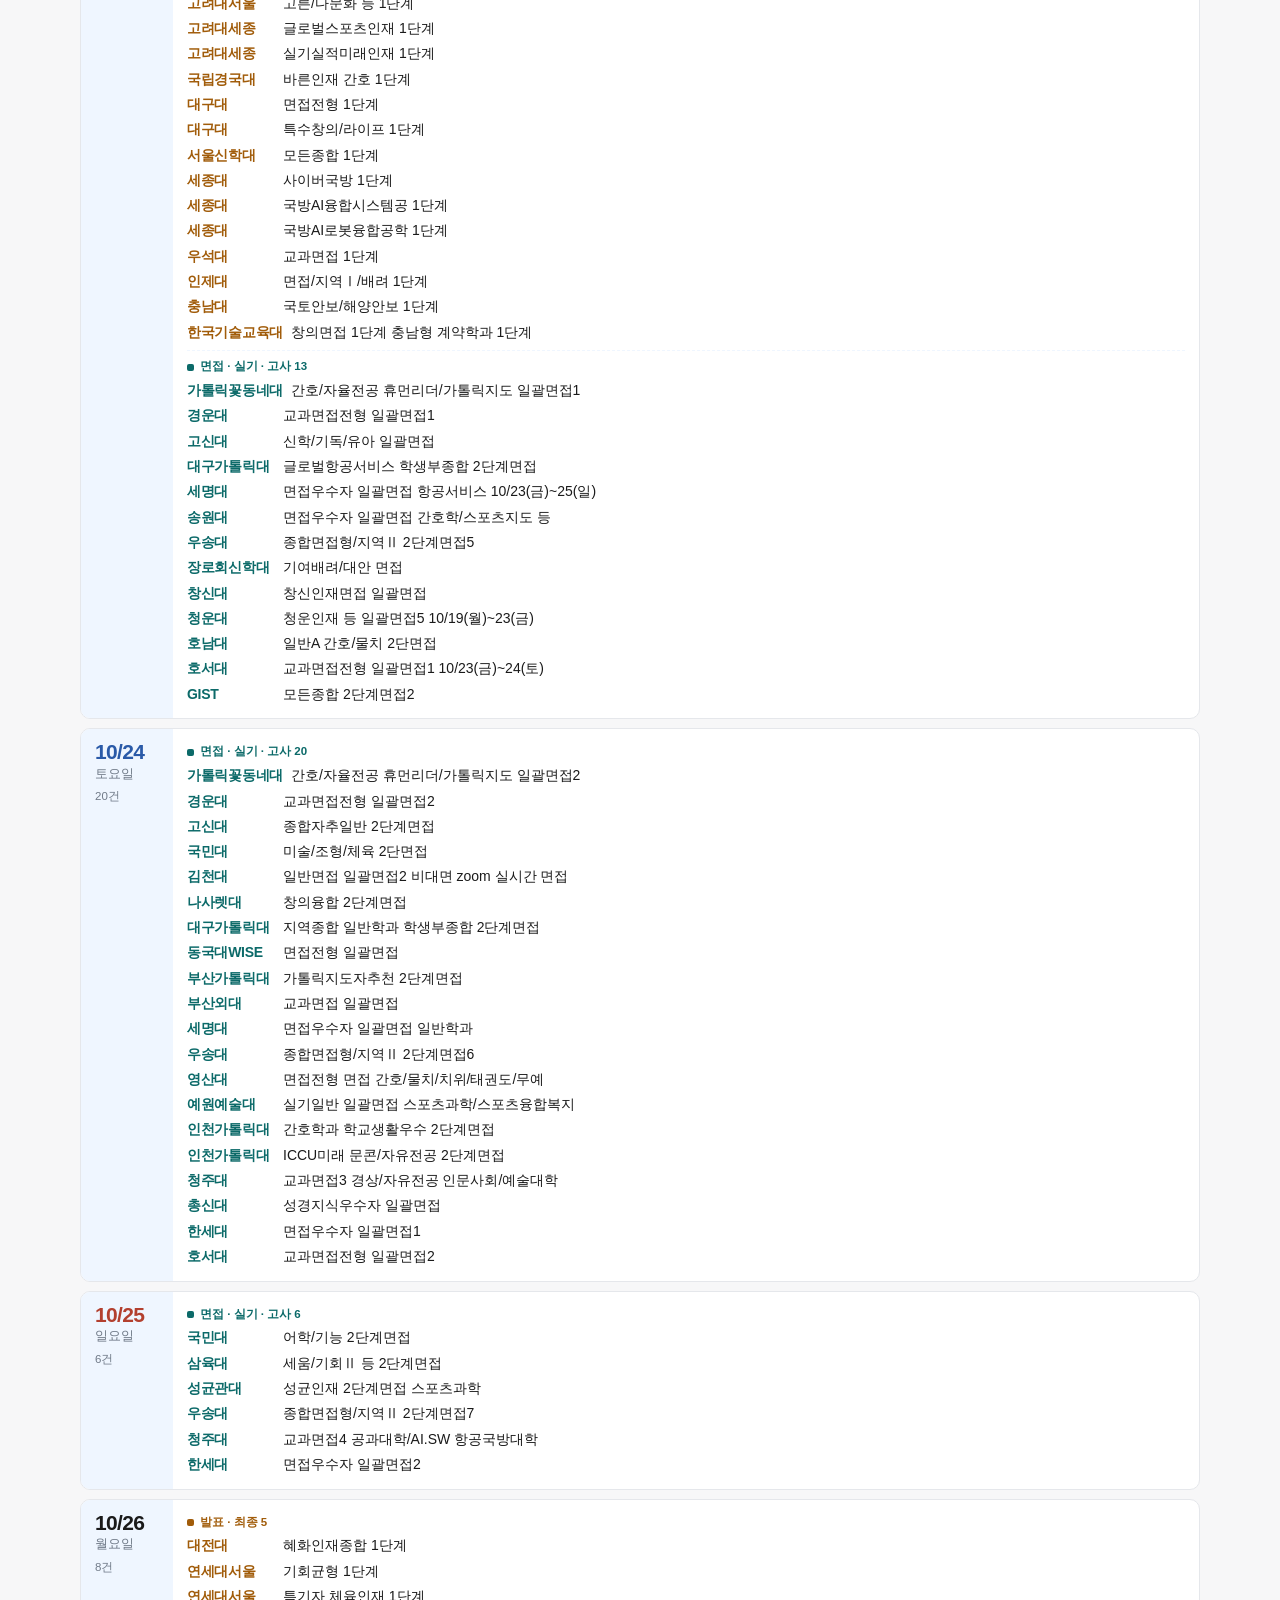
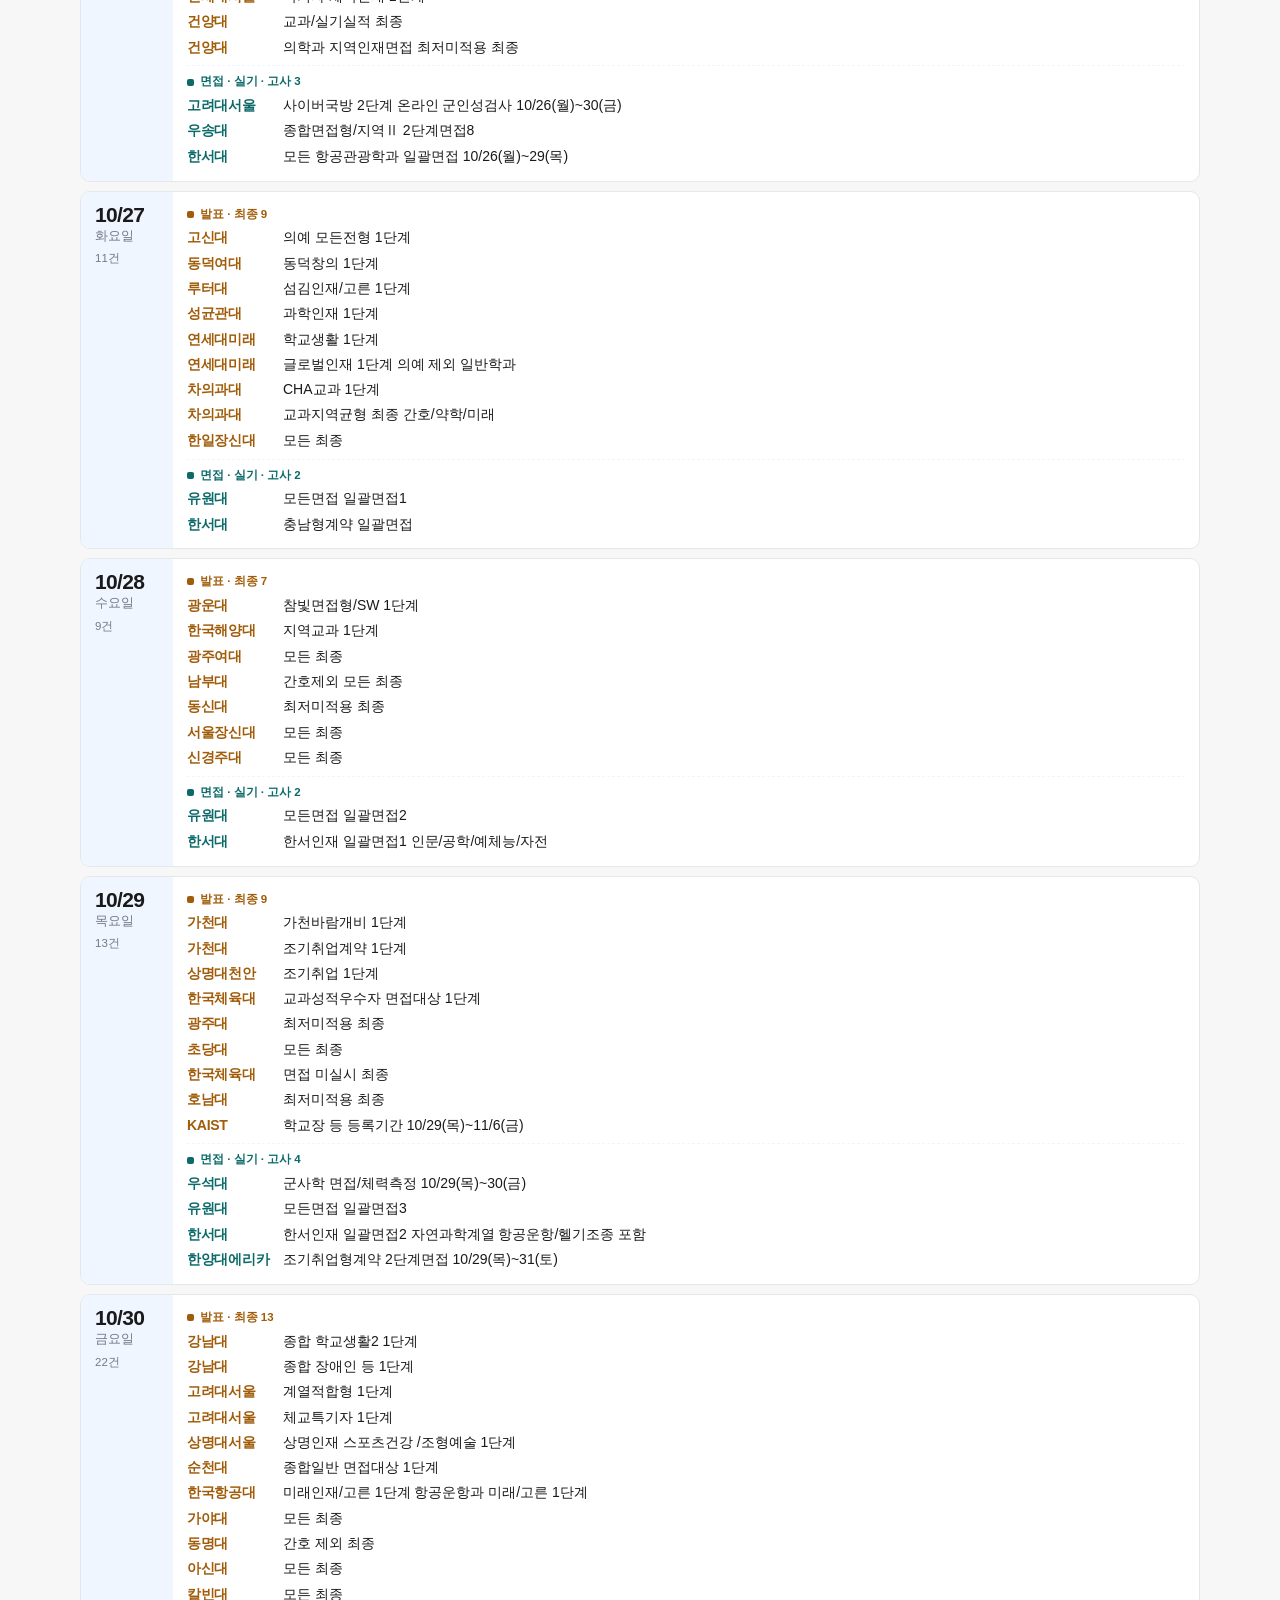
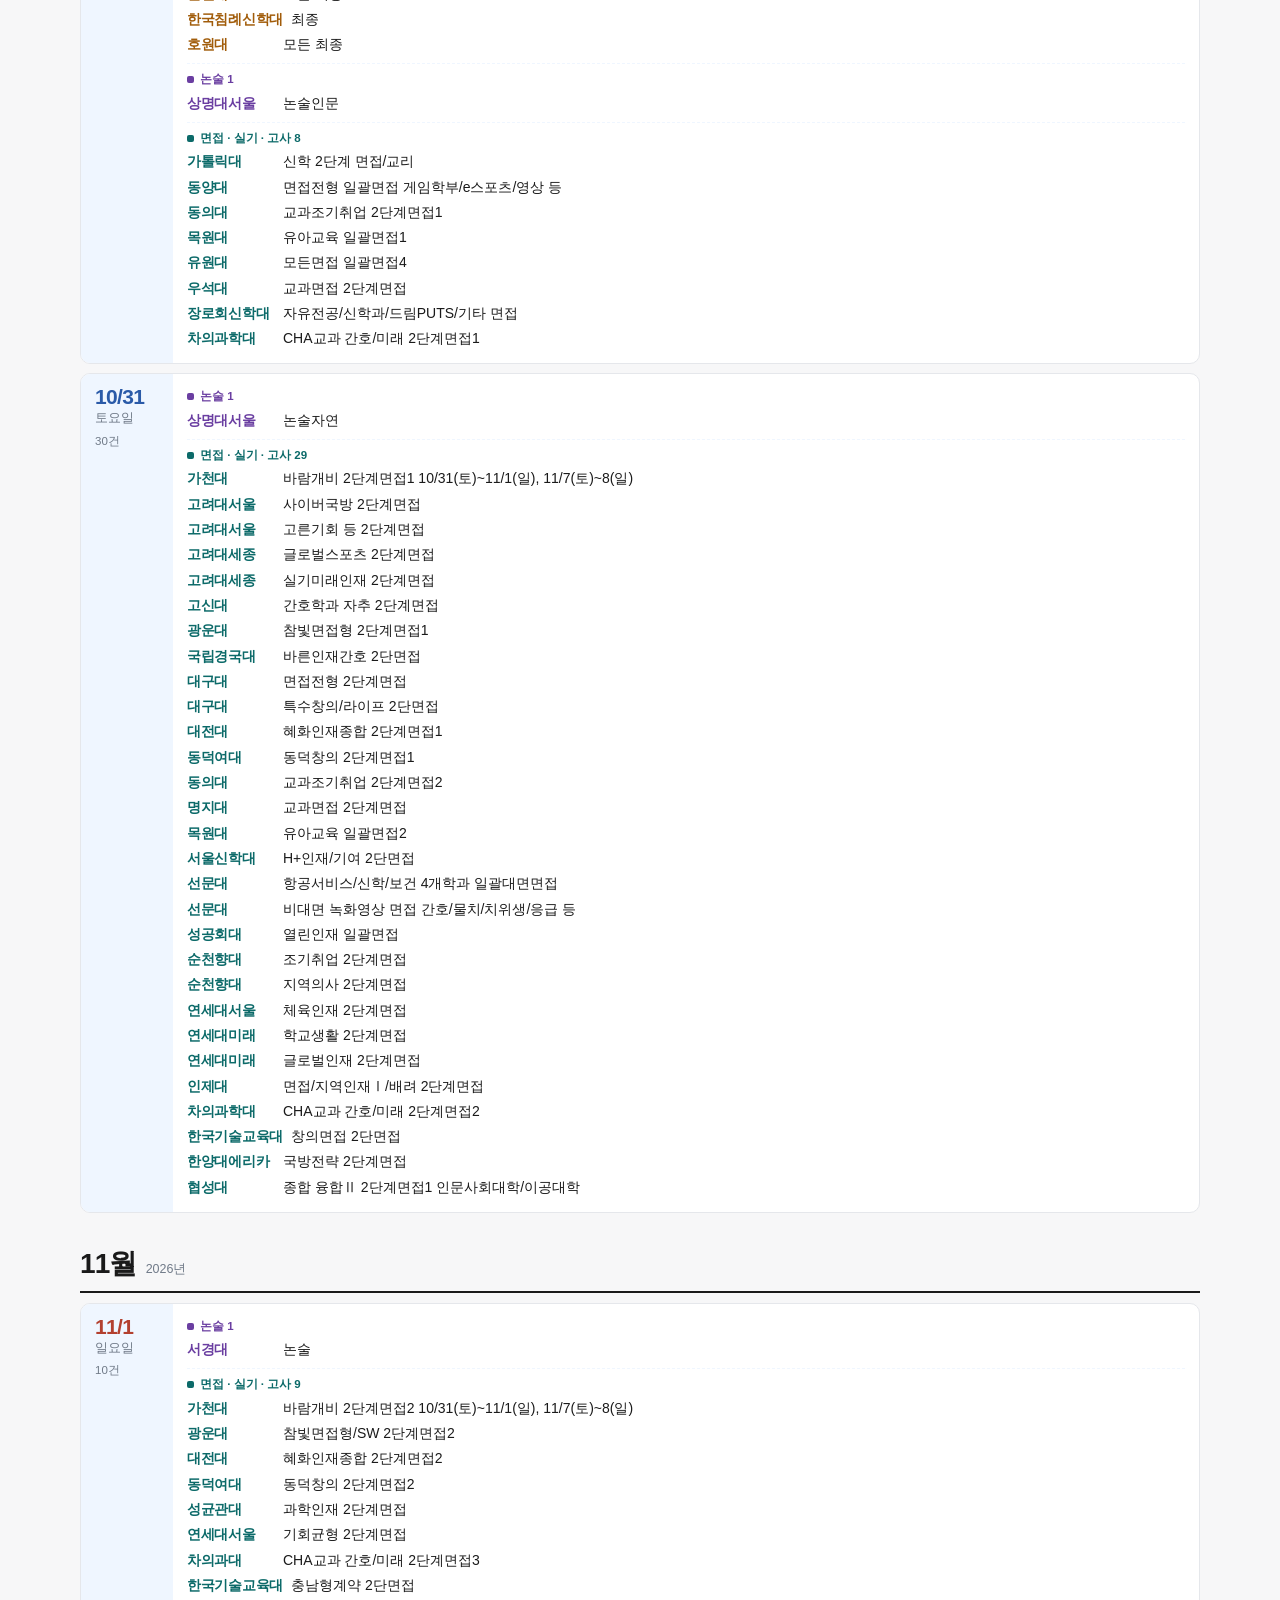
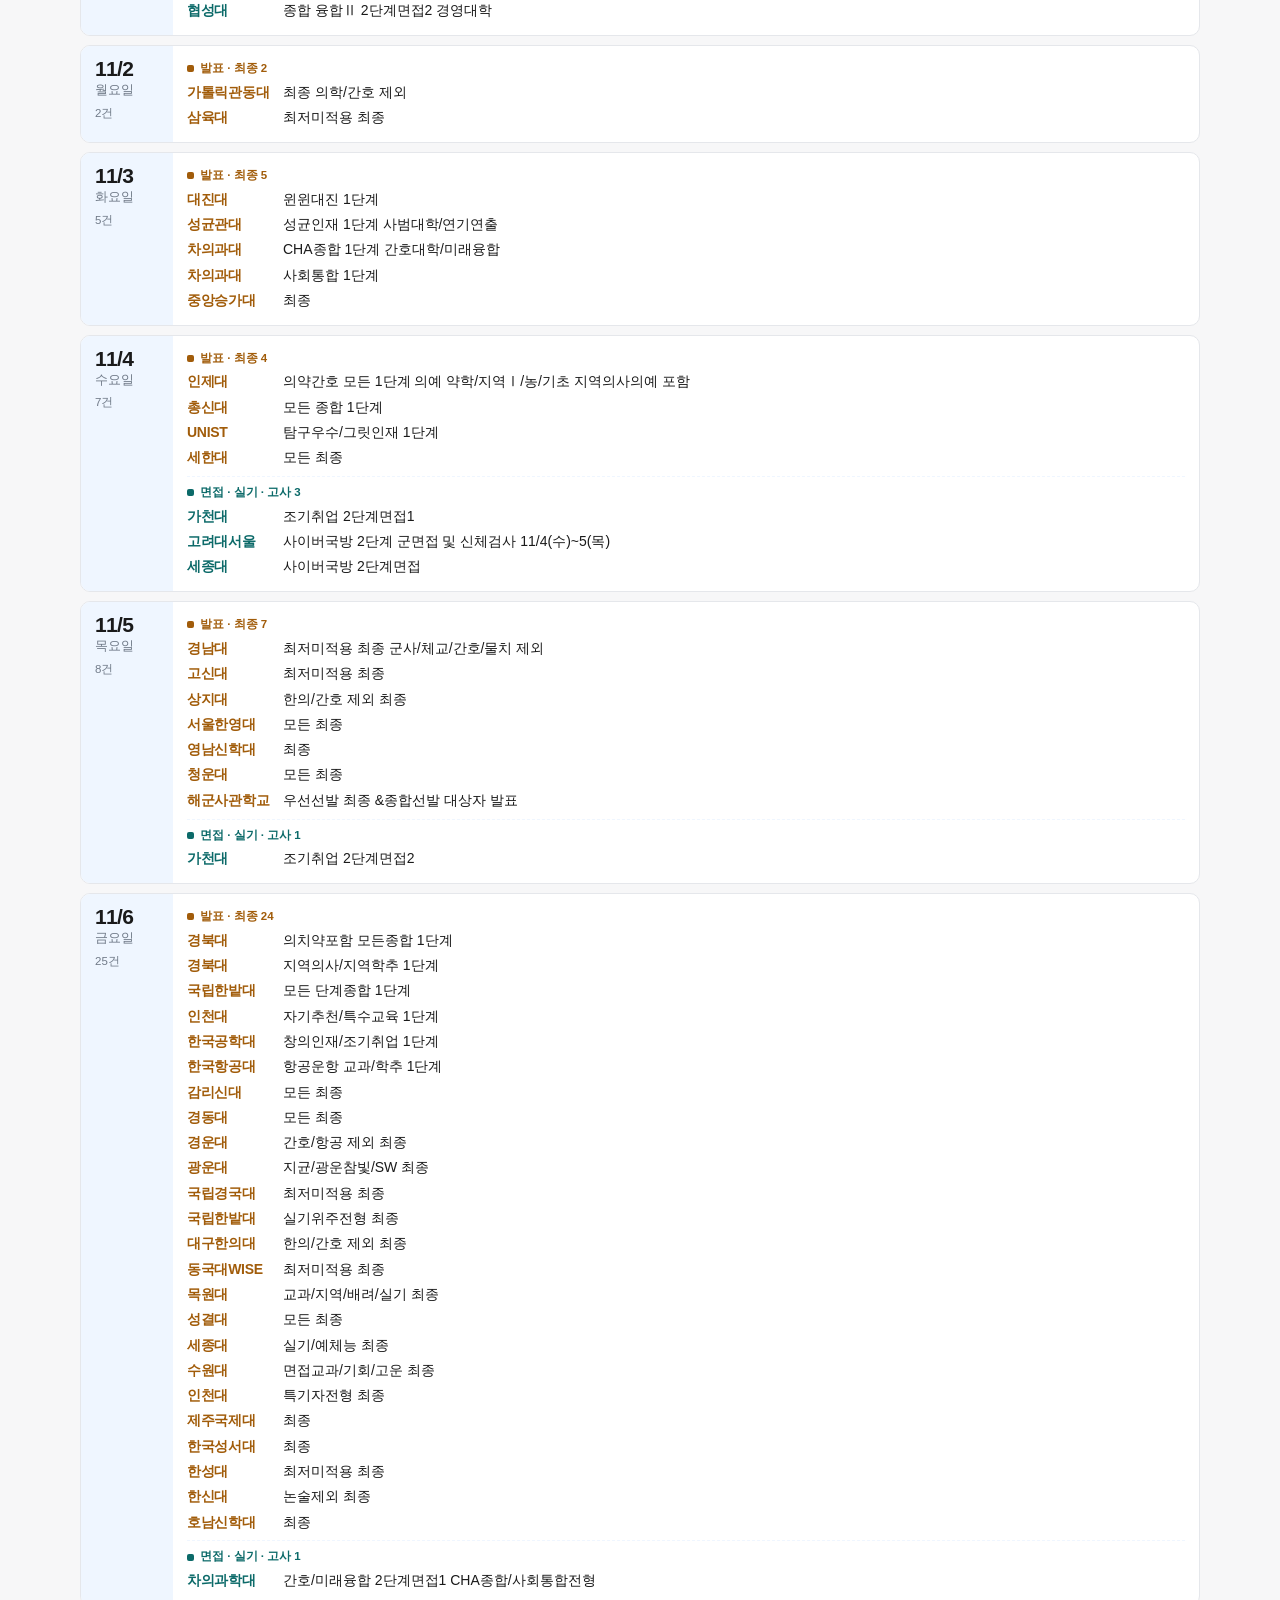
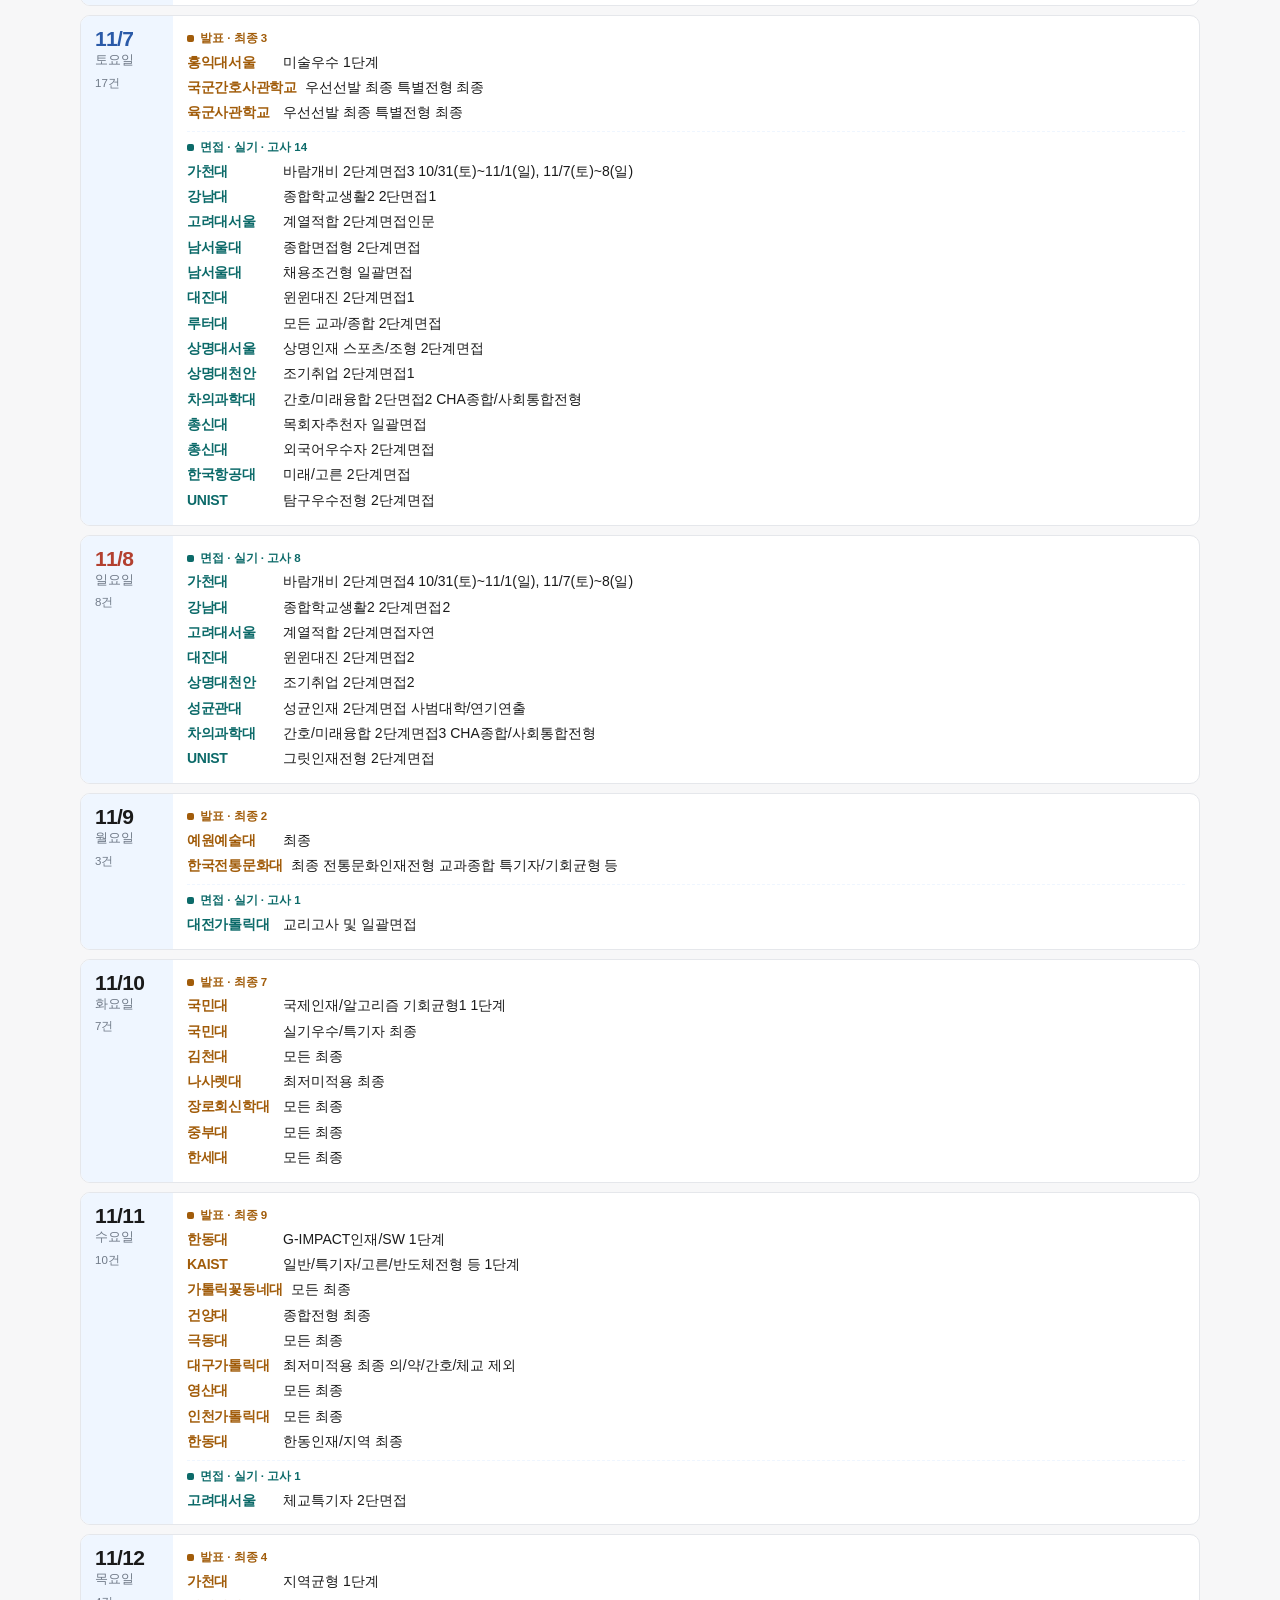
==== commit 800044fd: "Fix schedule page contrast regressions from the redesign Restore readable secondary/tertiary text co" ====
--- a/docs/schedule.html
+++ b/docs/schedule.html
@@ -6,7 +6,7 @@
 <title>2027 수시 일정표 · 일자별</title>
 <style>
 :root{
-  --ink:#1a1a1a; --ink2:#6b7280; --ink3:#9aa2b1;
+  --ink:#1a1a1a; --ink2:#48505c; --ink3:#707a88;
   --paper:#f7f7f8; --card:#fff; --line:#e5e7eb; --soft:#eff6ff;
   --accent:#2563eb; --header-bg:#111827; --header-text:#ffffff;
   --p:#a15c0a; --pbg:#fdf1de;
@@ -16,9 +16,13 @@
 }
 @media (prefers-color-scheme: dark){
   :root{
-    --ink:#e5e7eb; --ink2:#9ca3af; --ink3:#6b7280;
+    --ink:#e9eaec; --ink2:#aab2bf; --ink3:#8892a0;
     --paper:#0f1115; --card:#171a21; --line:#2a2e37; --soft:#1e293b;
     --accent:#60a5fa; --header-bg:#0b0d11; --header-text:#f3f4f6;
+    --p:#e0a352; --pbg:#3a2c17;
+    --n:#c49bf0; --nbg:#2c2140;
+    --i:#4fd1c5; --ibg:#123531;
+    --sun:#f0776a; --sat:#7db2ff;
   }
 }
 *{box-sizing:border-box}
@@ -73,7 +77,7 @@
 .dl .wd{font-size:12.5px;color:var(--ink3);margin-top:1px}
 .dl .hol{display:inline-block;margin-top:5px;font-size:11px;padding:1px 6px;border-radius:4px;
   background:#fbe4de;color:#a8331f;font-weight:700}
-.dl .hol.exam{background:var(--ink);color:#ffd98a}
+.dl .hol.exam{background:var(--header-bg);color:#ffd98a}
 .dl .num{font-size:11.5px;color:var(--ink3);margin-top:5px}
 .dl.sun .dd{color:var(--sun)} .dl.sat .dd{color:var(--sat)}
 .dr{flex:1 1 auto;min-width:0;padding:7px 14px 9px}
@@ -91,7 +95,7 @@
 .g-p .u{color:var(--p)} .g-n .u{color:var(--n)} .g-i .u{color:var(--i)}
 .u:hover{text-decoration:underline}
 .b{flex:1 1 auto;min-width:0}
-mark{background:#ffe07a;color:inherit;padding:0 1px;border-radius:2px}
+mark{background:#ffe07a;color:#1a1a1a;padding:0 1px;border-radius:2px}
 
 .uniview .day{flex-direction:row}
 .empty{text-align:center;padding:56px 20px;color:var(--ink2);background:var(--card);
